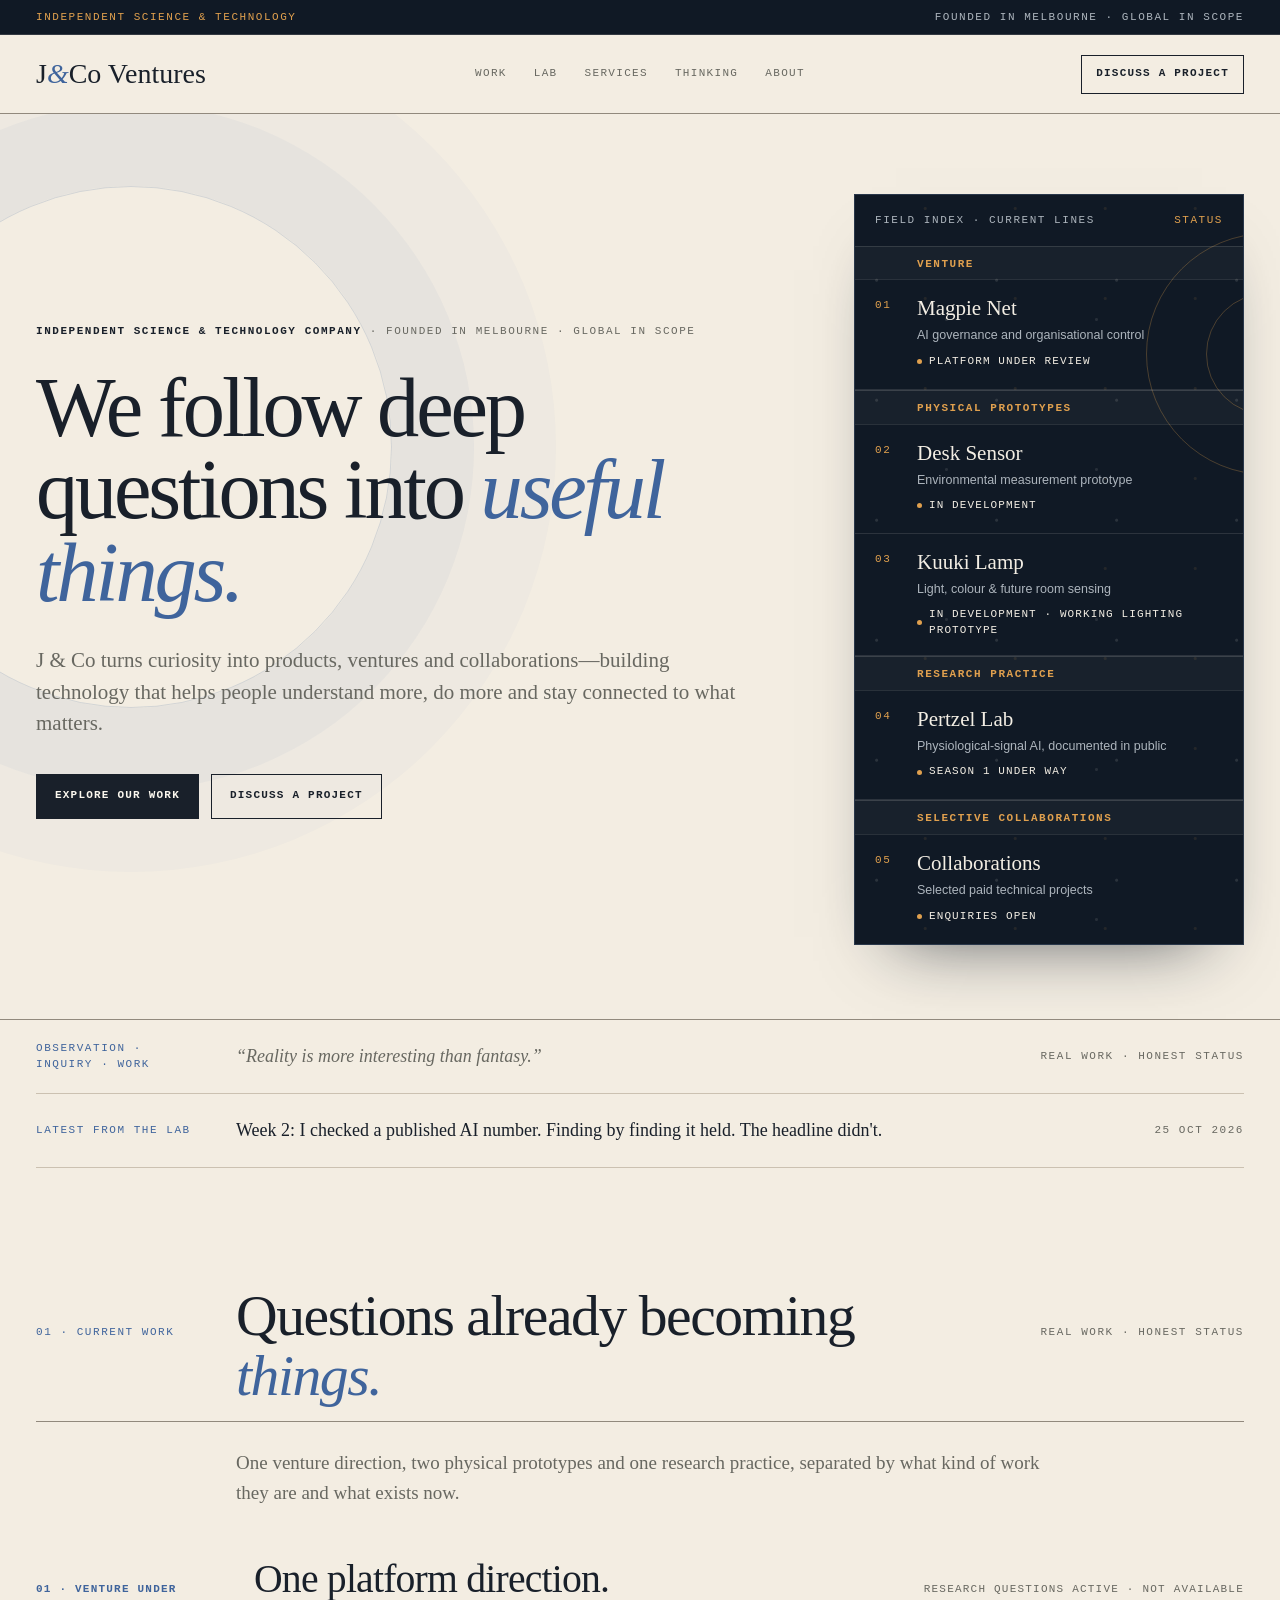
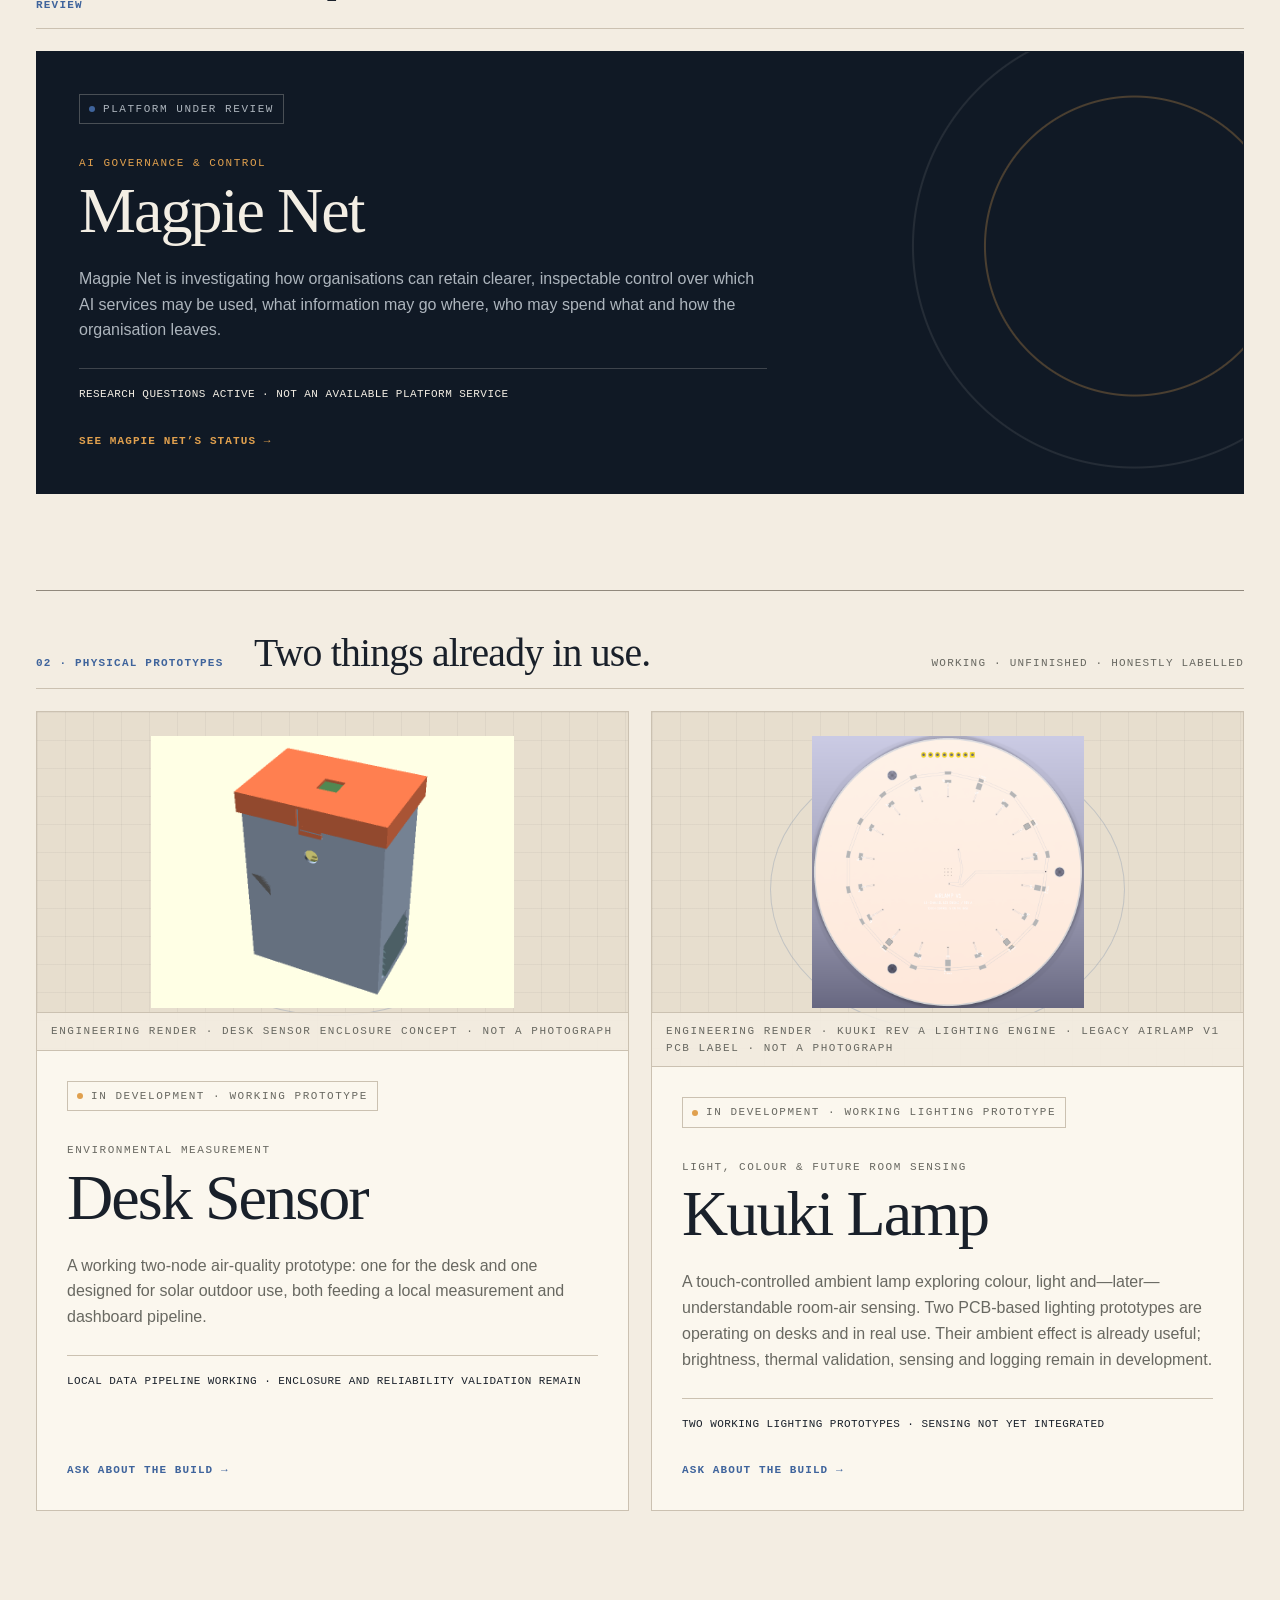
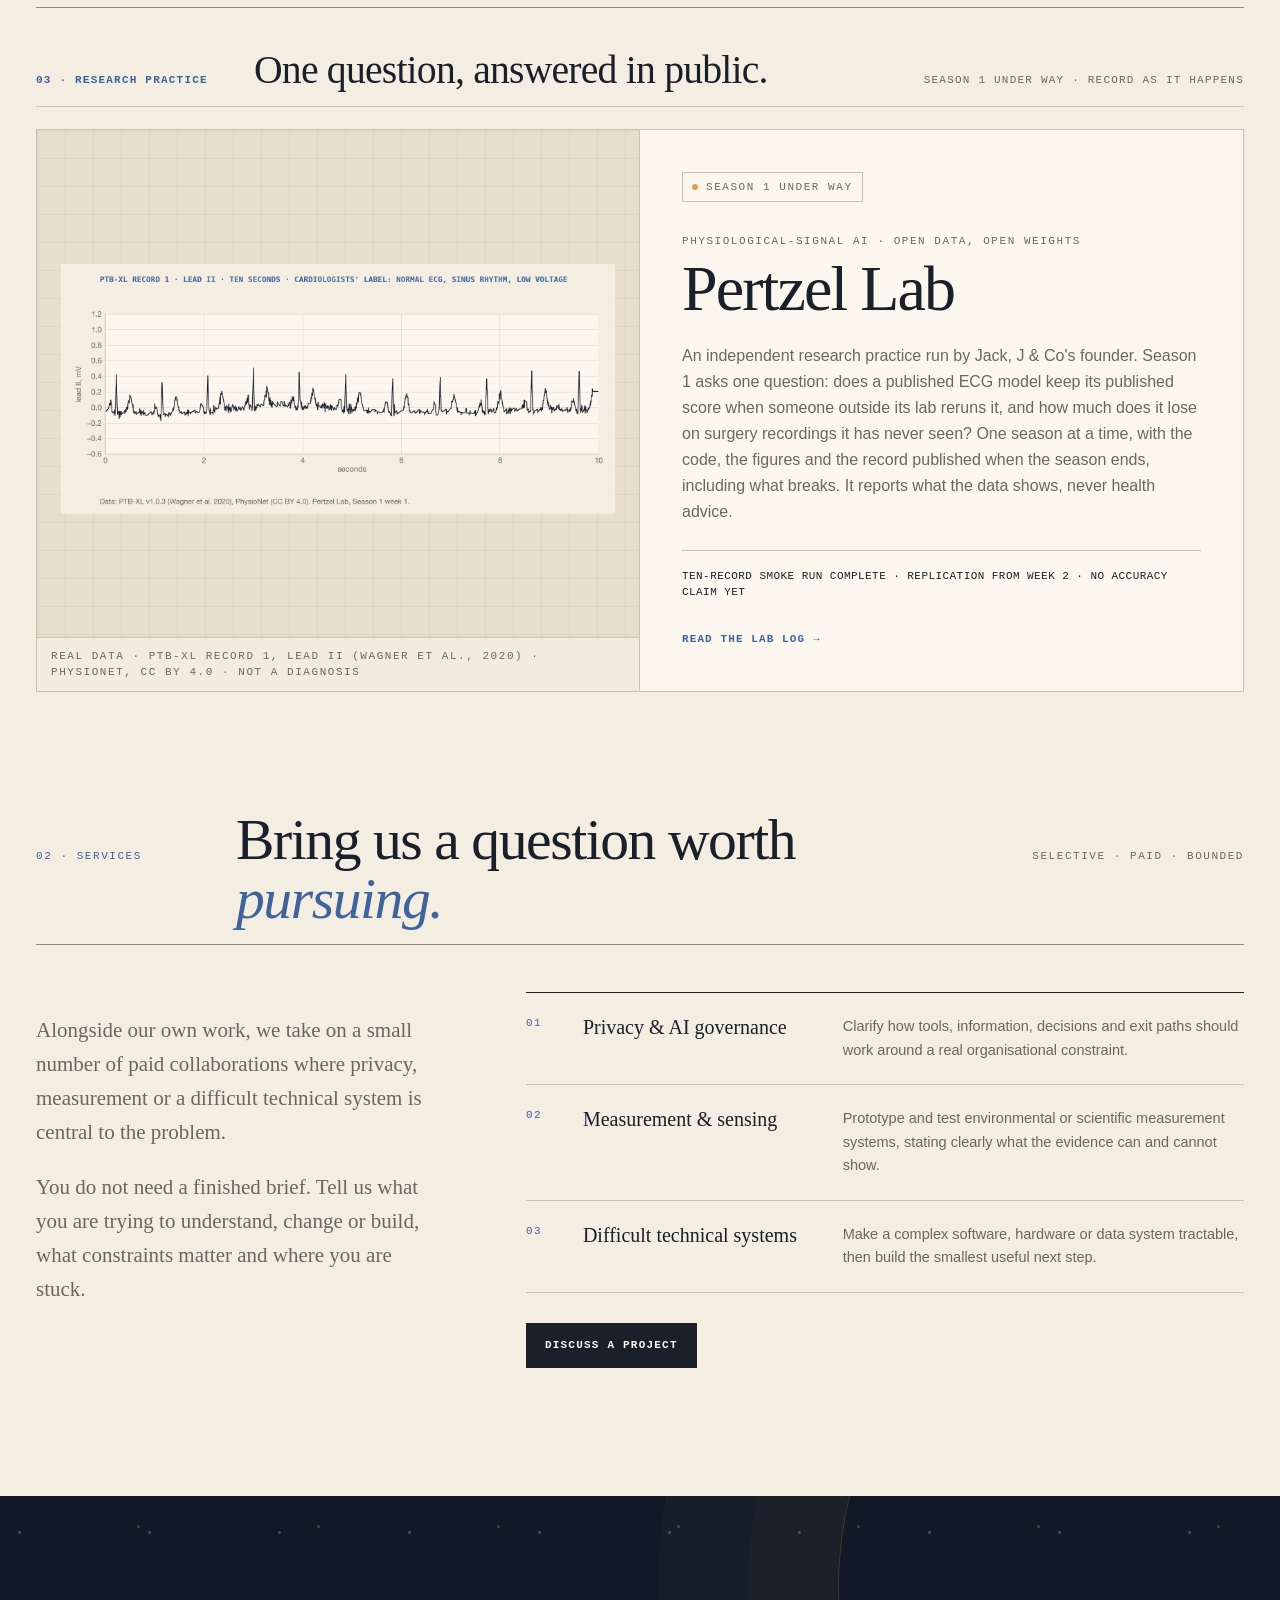
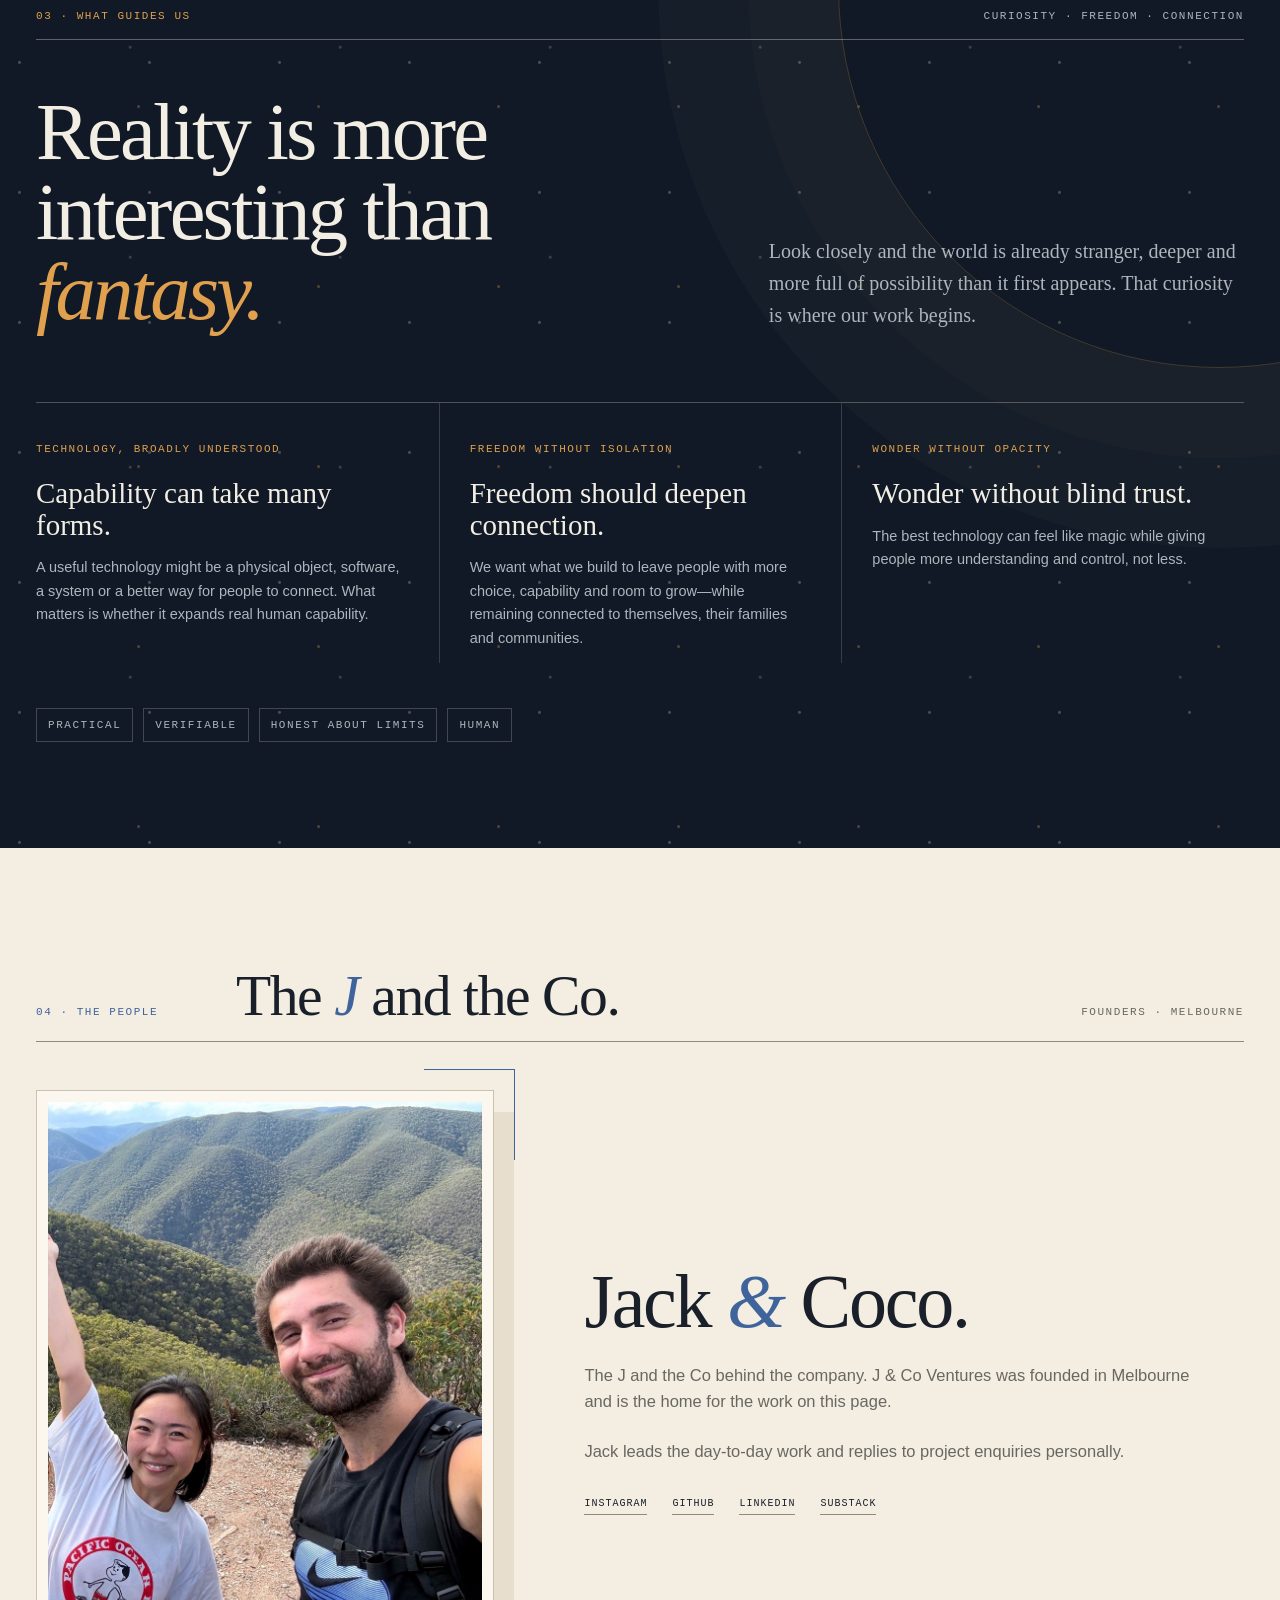
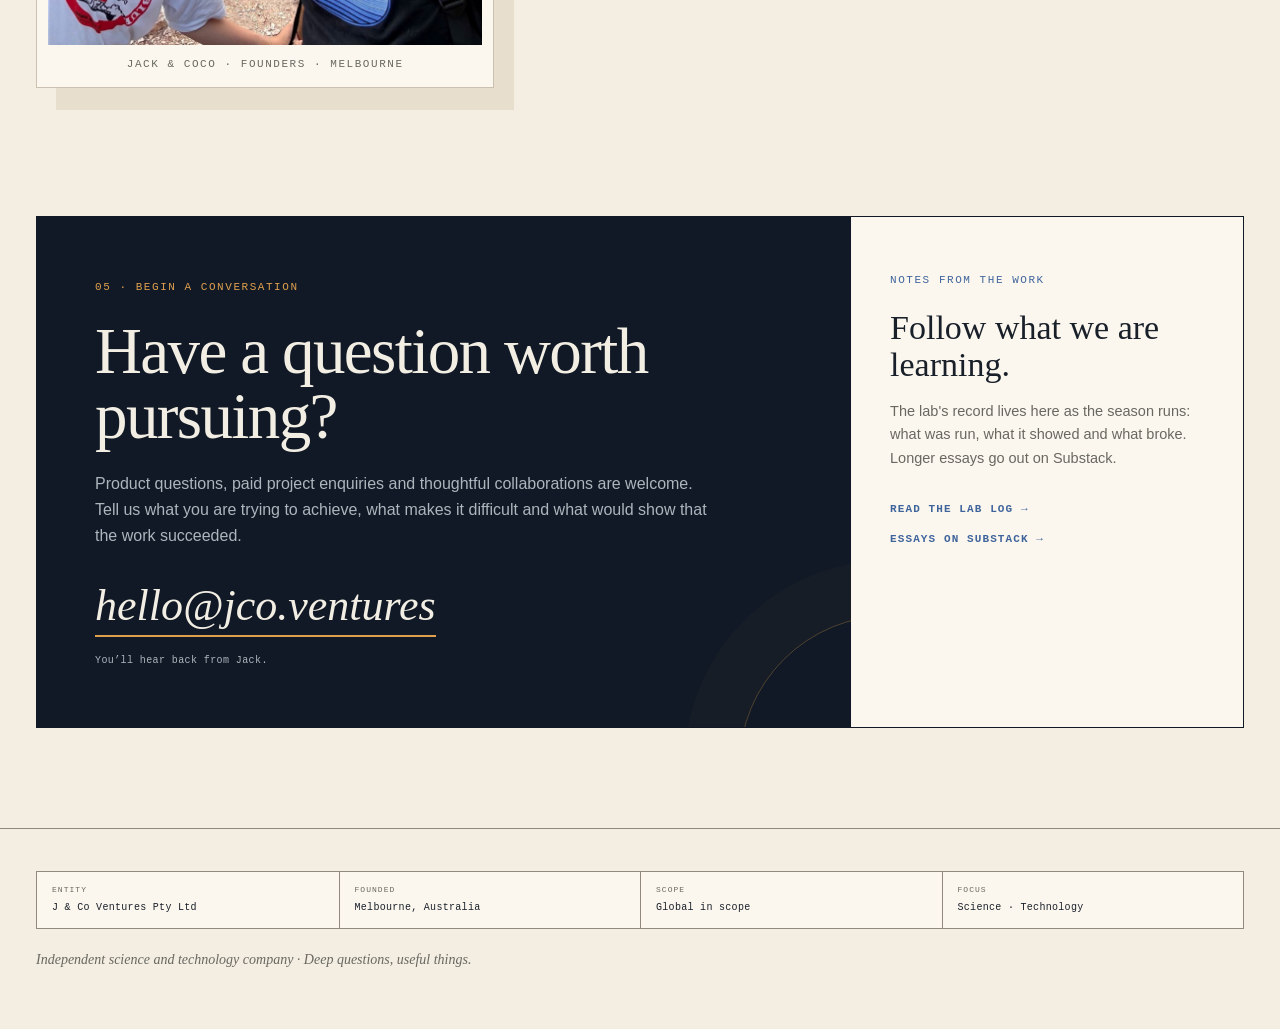
==== index.html @ bdd9210e "Add the Season 1 week 2 post: the replication, finding by finding and the headline - lab/season-1-we" ====
<!doctype html>
<html lang="en">
<head>
<meta charset="utf-8">
<meta name="viewport" content="width=device-width, initial-scale=1">
<meta name="theme-color" content="#f3ede2">
<title>J &amp; Co Ventures — We follow deep questions into useful things</title>
<meta name="description" content="J & Co is an independent science and technology company, founded in Melbourne and global in scope. We follow deep questions into useful products, ventures and collaborations.">
<meta property="og:title" content="J &amp; Co Ventures — Deep questions. Useful things.">
<meta property="og:description" content="An independent science and technology company, founded in Melbourne and global in scope.">
<meta property="og:type" content="website">
<meta property="og:url" content="https://jco.ventures">
<meta property="og:image" content="https://jco.ventures/assets/og.png">
<meta property="og:image:width" content="1200">
<meta property="og:image:height" content="630">
<meta property="og:image:alt" content="J & Co Ventures — We follow deep questions into useful things.">
<meta name="twitter:card" content="summary_large_image">
<meta name="twitter:image" content="https://jco.ventures/assets/og.png">
<link rel="canonical" href="https://jco.ventures">
<link rel="icon" href="data:image/svg+xml,%3Csvg xmlns='http://www.w3.org/2000/svg' viewBox='0 0 32 32'%3E%3Crect width='32' height='32' fill='%2312161b'/%3E%3Ctext x='16' y='22' font-family='Georgia,serif' font-style='italic' font-size='15' fill='%23ffb454' text-anchor='middle'%3EJ%26Co%3C/text%3E%3C/svg%3E">
<script type="application/ld+json">
{
  "@context": "https://schema.org",
  "@type": "Organization",
  "name": "J & Co Ventures Pty Ltd",
  "alternateName": "J & Co",
  "url": "https://jco.ventures",
  "description": "An independent science and technology company following deep questions into useful products, ventures and collaborations.",
  "slogan": "We follow deep questions into useful things.",
  "address": {
    "@type": "PostalAddress",
    "addressLocality": "Melbourne",
    "addressCountry": "AU"
  },
  "email": "hello@jco.ventures",
  "founder": [
    {
      "@type": "Person",
      "name": "Jack Pertzel",
      "url": "https://jco.ventures",
      "sameAs": [
        "https://www.instagram.com/j_co_adventures",
        "https://github.com/jackpertzel-ai",
        "https://www.linkedin.com/in/pertzel",
        "https://jackpertzel.substack.com"
      ]
    },
    { "@type": "Person", "name": "Coco" }
  ]
}
</script>
<link rel="stylesheet" href="assets/site.css">
</head>
<body>
<a class="skip-link" href="#main-content">Skip to content</a>

  <div class="masthead-strip">
    <div class="masthead-inner wrap micro">
      <span>Independent science &amp; technology</span>
      <span>Founded in Melbourne · Global in scope</span>
    </div>
  </div>

  <header class="site-header">
    <nav class="nav wrap" aria-label="Main navigation">
      <a class="wordmark" href="#top">J<em>&amp;</em>Co Ventures</a>
      <div class="nav-links">
        <a href="#work">Work</a>
        <a href="lab/">Lab</a>
        <a href="#services">Services</a>
        <a href="#thinking">Thinking</a>
        <a href="#about">About</a>
      </div>
      <a class="nav-cta" href="mailto:hello@jco.ventures?subject=Project%20conversation%20with%20J%20%26%20Co">Discuss a project</a>
    </nav>
  </header>

  <main id="main-content">
    <section class="hero" id="top" aria-labelledby="hero-heading">
      <div class="hero-inner wrap">
        <div class="hero-copy">
          <p class="eyebrow"><strong>Independent science &amp; technology company</strong> · Founded in Melbourne · Global in scope</p>
          <h1 id="hero-heading">We follow deep questions into <em>useful things.</em></h1>
          <p class="hero-lede">J &amp; Co turns curiosity into products, ventures and collaborations—building technology that helps people understand more, do more and stay connected to what matters.</p>
          <div class="hero-actions">
            <a class="button primary" href="#work">Explore our work</a>
            <a class="button secondary" href="mailto:hello@jco.ventures?subject=Project%20conversation%20with%20J%20%26%20Co">Discuss a project</a>
          </div>
        </div>

        <aside class="field-index" aria-label="Current lines of work">
          <div class="index-head micro"><span>Field index · Current lines</span><span>Status</span></div>
          <div class="index-group">Venture</div>
          <div class="index-row">
            <span class="index-n micro">01</span>
            <div>
              <h2>Magpie Net</h2>
              <p>AI governance and organisational control</p>
              <span class="index-state">Platform under review</span>
            </div>
          </div>
          <div class="index-group">Physical prototypes</div>
          <div class="index-row">
            <span class="index-n micro">02</span>
            <div>
              <h2>Desk Sensor</h2>
              <p>Environmental measurement prototype</p>
              <span class="index-state">In development</span>
            </div>
          </div>
          <div class="index-row">
            <span class="index-n micro">03</span>
            <div>
              <h2>Kuuki Lamp</h2>
              <p>Light, colour &amp; future room sensing</p>
              <span class="index-state">In development · Working lighting prototype</span>
            </div>
          </div>
          <div class="index-group">Research practice</div>
          <div class="index-row">
            <span class="index-n micro">04</span>
            <div>
              <h2>Pertzel Lab</h2>
              <p>Physiological-signal AI, documented in public</p>
              <span class="index-state">Season 1 under way</span>
            </div>
          </div>
          <div class="index-group">Selective collaborations</div>
          <div class="index-row">
            <span class="index-n micro">05</span>
            <div>
              <h2>Collaborations</h2>
              <p>Selected paid technical projects</p>
              <span class="index-state">Enquiries open</span>
            </div>
          </div>
        </aside>
      </div>
    </section>

    <div class="margin-note wrap" aria-label="Working note">
      <span class="section-number">Observation · Inquiry · Work</span>
      <q>Reality is more interesting than fantasy.</q>
      <span class="micro">Real work · Honest status</span>
    </div>

    <a class="lab-latest wrap" href="lab/season-1-week-2.html">
      <span class="section-number">Latest from the lab</span>
      <span class="lab-latest-title">Week 2: I checked a published AI number. Finding by finding it held. The headline didn't.</span>
      <span class="micro"><time datetime="2026-10-25">25 Oct 2026</time></span>
    </a>

    <section class="section wrap" id="work" aria-labelledby="work-heading">
      <div class="section-head">
        <span class="section-number">01 · Current work</span>
        <h2 class="section-title" id="work-heading">Questions already becoming <em>things.</em></h2>
        <span class="section-aside micro">Real work · Honest status</span>
      </div>
      <p class="section-intro">One venture direction, two physical prototypes and one research practice, separated by what kind of work they are and what exists now.</p>

      <div class="work-chapter venture-chapter">
        <div class="chapter-head">
          <span class="chapter-label">01 · Venture under review</span>
          <h3 class="chapter-title">One platform direction.</h3>
          <span class="chapter-note">Research questions active · Not available</span>
        </div>
        <article class="work-card magpie">
          <span class="status">Platform under review</span>
          <p class="work-kind micro">AI governance &amp; control</p>
          <h4>Magpie Net</h4>
          <p class="body-copy">Magpie Net is investigating how organisations can retain clearer, inspectable control over which AI services may be used, what information may go where, who may spend what and how the organisation leaves.</p>
          <p class="evidence">RESEARCH QUESTIONS ACTIVE · NOT AN AVAILABLE PLATFORM SERVICE</p>
          <a class="card-link" href="https://magpienet.com/">See Magpie Net’s status →</a>
        </article>
      </div>

      <hr class="chapter-break" aria-hidden="true">

      <div class="work-chapter prototype-chapter">
        <div class="chapter-head">
          <span class="chapter-label">02 · Physical prototypes</span>
          <h3 class="chapter-title">Two things already in use.</h3>
          <span class="chapter-note">Working · Unfinished · Honestly labelled</span>
        </div>
        <div class="prototype-grid">
          <article class="work-card sensor">
            <figure class="render-figure">
              <img src="assets/desk-sensor-enclosure.png" alt="Engineering render of the Desk Sensor enclosure concept" loading="lazy">
              <figcaption>Engineering render · Desk Sensor enclosure concept · Not a photograph</figcaption>
            </figure>
            <div class="card-copy">
              <span class="status development">In development · Working prototype</span>
              <p class="work-kind micro">Environmental measurement</p>
              <h4>Desk Sensor</h4>
              <p class="body-copy">A working two-node air-quality prototype: one for the desk and one designed for solar outdoor use, both feeding a local measurement and dashboard pipeline.</p>
              <p class="evidence">LOCAL DATA PIPELINE WORKING · ENCLOSURE AND RELIABILITY VALIDATION REMAIN</p>
              <a class="card-link" href="mailto:hello@jco.ventures?subject=Desk%20Sensor">Ask about the build →</a>
            </div>
          </article>

          <article class="work-card kuuki">
            <figure class="render-figure">
              <img src="assets/kuuki-led-engine.png" alt="Kuuki Lamp Rev A lighting engine with its legacy AIRLAMP V1 board label" loading="lazy">
              <figcaption>Engineering render · Kuuki Rev A lighting engine · Legacy AIRLAMP V1 PCB label · Not a photograph</figcaption>
            </figure>
            <div class="card-copy">
              <span class="status development">In development · Working lighting prototype</span>
              <p class="work-kind micro">Light, colour &amp; future room sensing</p>
              <h4>Kuuki Lamp</h4>
              <p class="body-copy">A touch-controlled ambient lamp exploring colour, light and—later—understandable room-air sensing. Two PCB-based lighting prototypes are operating on desks and in real use. Their ambient effect is already useful; brightness, thermal validation, sensing and logging remain in development.</p>
              <p class="evidence">TWO WORKING LIGHTING PROTOTYPES · SENSING NOT YET INTEGRATED</p>
              <a class="card-link" href="mailto:hello@jco.ventures?subject=Kuuki%20Lamp">Ask about the build →</a>
            </div>
          </article>
        </div>
      </div>

      <hr class="chapter-break" aria-hidden="true">

      <div class="work-chapter research-chapter">
        <div class="chapter-head">
          <span class="chapter-label">03 · Research practice</span>
          <h3 class="chapter-title">One question, answered in public.</h3>
          <span class="chapter-note">Season 1 under way · Record as it happens</span>
        </div>
        <article class="work-card lab">
          <figure class="render-figure">
            <img src="lab/assets/s1-card-ptbxl-lead-ii.png" alt="Ten seconds of one ECG lead from PTB-XL record 1: a trace with regular sharp peaks on a pale grid" loading="lazy" width="1600" height="720">
            <figcaption>Real data · PTB-XL record 1, lead II (Wagner et al., 2020) · PhysioNet, CC BY 4.0 · Not a diagnosis</figcaption>
          </figure>
          <div class="card-copy">
            <span class="status research">Season 1 under way</span>
            <p class="work-kind micro">Physiological-signal AI · Open data, open weights</p>
            <h4>Pertzel Lab</h4>
            <p class="body-copy">An independent research practice run by Jack, J &amp; Co's founder. Season 1 asks one question: does a published ECG model keep its published score when someone outside its lab reruns it, and how much does it lose on surgery recordings it has never seen? One season at a time, with the code, the figures and the record published when the season ends, including what breaks. It reports what the data shows, never health advice.</p>
            <p class="evidence">TEN-RECORD SMOKE RUN COMPLETE · REPLICATION FROM WEEK 2 · NO ACCURACY CLAIM YET</p>
            <a class="card-link" href="lab/">Read the lab log →</a>
          </div>
        </article>
      </div>
    </section>

    <section class="section wrap" id="services" aria-labelledby="services-heading">
      <div class="section-head">
        <span class="section-number">02 · Services</span>
        <h2 class="section-title" id="services-heading">Bring us a question worth <em>pursuing.</em></h2>
        <span class="section-aside micro">Selective · Paid · Bounded</span>
      </div>

      <div class="services-layout">
        <div>
          <p class="services-lede">Alongside our own work, we take on a small number of paid collaborations where privacy, measurement or a difficult technical system is central to the problem.</p>
          <p class="services-lede">You do not need a finished brief. Tell us what you are trying to understand, change or build, what constraints matter and where you are stuck.</p>
        </div>

        <div>
          <div class="service-list" aria-label="Ways J and Co can help">
            <article class="service-item">
              <span class="micro">01</span>
              <h3>Privacy &amp; AI governance</h3>
              <p>Clarify how tools, information, decisions and exit paths should work around a real organisational constraint.</p>
            </article>
            <article class="service-item">
              <span class="micro">02</span>
              <h3>Measurement &amp; sensing</h3>
              <p>Prototype and test environmental or scientific measurement systems, stating clearly what the evidence can and cannot show.</p>
            </article>
            <article class="service-item">
              <span class="micro">03</span>
              <h3>Difficult technical systems</h3>
              <p>Make a complex software, hardware or data system tractable, then build the smallest useful next step.</p>
            </article>
          </div>
          <div class="services-action">
            <a class="button primary" href="mailto:hello@jco.ventures?subject=Project%20conversation%20with%20J%20%26%20Co">Discuss a project</a>
          </div>
        </div>
      </div>
    </section>

    <section class="worldview-band" id="thinking" aria-labelledby="thinking-heading">
      <div class="wrap">
        <div class="section-head">
          <span class="section-number">03 · What guides us</span>
          <span></span>
          <span class="section-aside micro">Curiosity · Freedom · Connection</span>
        </div>

        <div class="belief-lead">
          <h2 id="thinking-heading">Reality is more interesting than <em>fantasy.</em></h2>
          <p>Look closely and the world is already stranger, deeper and more full of possibility than it first appears. That curiosity is where our work begins.</p>
        </div>

        <div class="belief-grid">
          <article class="belief-card">
            <span class="micro">Technology, broadly understood</span>
            <h3>Capability can take many forms.</h3>
            <p>A useful technology might be a physical object, software, a system or a better way for people to connect. What matters is whether it expands real human capability.</p>
          </article>
          <article class="belief-card">
            <span class="micro">Freedom without isolation</span>
            <h3>Freedom should deepen connection.</h3>
            <p>We want what we build to leave people with more choice, capability and room to grow—while remaining connected to themselves, their families and communities.</p>
          </article>
          <article class="belief-card">
            <span class="micro">Wonder without opacity</span>
            <h3>Wonder without blind trust.</h3>
            <p>The best technology can feel like magic while giving people more understanding and control, not less.</p>
          </article>
        </div>

        <div class="principles" aria-label="Working principles">
          <span class="micro">Practical</span>
          <span class="micro">Verifiable</span>
          <span class="micro">Honest about limits</span>
          <span class="micro">Human</span>
        </div>
      </div>
    </section>

    <section class="section wrap" id="about" aria-labelledby="about-heading">
      <div class="section-head">
        <span class="section-number">04 · The people</span>
        <h2 class="section-title">The <em>J</em> and the Co.</h2>
        <span class="section-aside micro">Founders · Melbourne</span>
      </div>

      <div class="founders-layout">
        <figure class="founder-photo">
          <img src="assets/founders.jpg" alt="Jack and Coco, founders of J & Co Ventures, smiling together on a mountain summit" loading="lazy">
          <figcaption>Jack &amp; Coco · Founders · Melbourne</figcaption>
        </figure>
        <div class="founder-copy">
          <h2 id="about-heading">Jack <em>&amp;</em> Coco.</h2>
          <p>The J and the Co behind the company. J &amp; Co Ventures was founded in Melbourne and is the home for the work on this page.</p>
          <p>Jack leads the day-to-day work and replies to project enquiries personally.</p>
          <div class="social-links">
            <a href="https://www.instagram.com/j_co_adventures">Instagram</a>
            <a href="https://github.com/jackpertzel-ai">GitHub</a>
            <a href="https://www.linkedin.com/in/pertzel">LinkedIn</a>
            <a href="https://jackpertzel.substack.com">Substack</a>
          </div>
        </div>
      </div>
    </section>

    <section class="closing wrap" id="contact" aria-labelledby="contact-heading">
      <div class="closing-grid">
        <div class="contact-panel">
          <span class="micro">05 · Begin a conversation</span>
          <h2 id="contact-heading">Have a question worth pursuing?</h2>
          <p>Product questions, paid project enquiries and thoughtful collaborations are welcome. Tell us what you are trying to achieve, what makes it difficult and what would show that the work succeeded.</p>
          <a class="email-link" href="mailto:hello@jco.ventures?subject=Conversation%20with%20J%20%26%20Co">hello@jco.ventures</a>
          <p class="reply-note">You’ll hear back from Jack.</p>
        </div>
        <aside class="notes-panel" id="subscribe" aria-labelledby="notes-heading">
          <span class="micro">Notes from the work</span>
          <h3 id="notes-heading">Follow what we are learning.</h3>
          <p>The lab's record lives here as the season runs: what was run, what it showed and what broke. Longer essays go out on Substack.</p>
          <a class="card-link" href="lab/">Read the lab log →</a>
          <a class="card-link" href="https://jackpertzel.substack.com">Essays on Substack →</a>
        </aside>
      </div>
    </section>
  </main>

  <footer>
    <div class="wrap">
      <div class="footer-grid" aria-label="J and Co Ventures company details">
        <div class="footer-cell"><span class="k">Entity</span><span class="v">J &amp; Co Ventures Pty Ltd</span></div>
        <div class="footer-cell"><span class="k">Founded</span><span class="v">Melbourne, Australia</span></div>
        <div class="footer-cell"><span class="k">Scope</span><span class="v">Global in scope</span></div>
        <div class="footer-cell"><span class="k">Focus</span><span class="v">Science · Technology</span></div>
      </div>
      <p class="footer-note">Independent science and technology company · Deep questions, useful things.</p>
    </div>
  </footer>

<!-- Cloudflare Web Analytics --><script type="module" src="https://static.cloudflareinsights.com/beacon.min.js" data-cf-beacon='{"token": "a05a8e57742f431893a7942d96ac429e"}'></script><!-- End Cloudflare Web Analytics -->
</body>
</html>
---- assets/site.css ----
:root {
      --paper: #f3ede2;
      --paper-bright: #fbf7ee;
      --paper-deep: #e7dece;
      --ink: #19202a;
      --muted: #686861;
      --line: #cbc1b1;
      --line-strong: #91897d;
      --night: #101925;
      --night-raised: #162335;
      --night-ink: #f3eee4;
      --night-muted: #adb5bd;
      --gold: #e0a04e;
      --cobalt: #3f649c;
      --serif: Georgia, "Times New Roman", Times, serif;
      --sans: "Segoe UI", Helvetica, Arial, sans-serif;
      --mono: "Cascadia Code", Consolas, "SFMono-Regular", monospace;
      --measure: 1240px;
    }

    * { box-sizing: border-box; }
    html { scroll-behavior: smooth; }
    body {
      margin: 0;
      overflow-x: hidden;
      color: var(--ink);
      background: var(--paper);
      font-family: var(--sans);
      font-size: 16px;
      line-height: 1.62;
      -webkit-font-smoothing: antialiased;
    }

    img { display: block; max-width: 100%; }
    a { color: inherit; }
    ::selection { color: var(--night-ink); background: var(--cobalt); }
    :focus-visible { outline: 3px solid var(--gold); outline-offset: 4px; }
    section { scroll-margin-top: 110px; }

    .skip-link {
      position: fixed;
      top: 12px;
      left: 18px;
      z-index: 100;
      padding: 10px 14px;
      color: var(--night-ink);
      background: var(--night);
      font-family: var(--mono);
      font-size: 12px;
      text-decoration: none;
      transform: translateY(-180%);
    }
    .skip-link:focus { transform: none; }

    .wrap {
      width: min(var(--measure), calc(100% - 72px));
      margin-inline: auto;
    }

    .eyebrow,
    .micro,
    .section-number,
    .status,
.evidence,
figcaption {
  font-family: var(--mono);
  font-size: 11px;
      line-height: 1.5;
      letter-spacing: .14em;
      text-transform: uppercase;
    }

    .masthead-strip {
      color: var(--night-muted);
      background: var(--night);
      border-bottom: 1px solid rgba(243, 238, 228, .15);
    }
    .masthead-inner {
      min-height: 34px;
      display: flex;
      align-items: center;
      justify-content: space-between;
      gap: 24px;
    }
    .masthead-inner span:first-child { color: var(--gold); }

    .site-header {
      position: sticky;
      top: 0;
      z-index: 30;
      background: rgba(243, 237, 226, .94);
      border-bottom: 1px solid var(--line-strong);
      backdrop-filter: blur(14px);
    }
    .nav {
      min-height: 78px;
      display: grid;
      grid-template-columns: 1fr auto 1fr;
      align-items: center;
      gap: 30px;
    }
    .wordmark {
      justify-self: start;
      font-family: var(--serif);
      font-size: 28px;
      line-height: 1;
      text-decoration: none;
    }
    .wordmark em { color: var(--cobalt); font-weight: 400; }
    .nav-links { display: flex; align-items: center; gap: 27px; }
    .nav-links a {
      color: var(--muted);
      font-family: var(--mono);
    font-size: 11px;
      letter-spacing: .12em;
      text-decoration: none;
      text-transform: uppercase;
    }
    .nav-links a:hover { color: var(--ink); }

    .nav-cta,
    .button {
      display: inline-flex;
      align-items: center;
      justify-content: center;
      min-height: 45px;
      padding: 11px 18px;
      border: 1px solid var(--ink);
      font-family: var(--mono);
    font-size: 11px;
      font-weight: 600;
      line-height: 1.2;
      letter-spacing: .11em;
      text-decoration: none;
      text-transform: uppercase;
      transition: color .18s ease, background .18s ease, border-color .18s ease, transform .18s ease;
    }
    .nav-cta { justify-self: end; min-height: 39px; padding: 9px 14px; }
    .button.primary { color: var(--paper-bright); background: var(--ink); }
    .button.secondary { background: transparent; }
    .button:hover,
    .nav-cta:hover { color: var(--paper-bright); background: var(--cobalt); border-color: var(--cobalt); transform: translateY(-1px); }

    .hero {
      position: relative;
      min-height: 660px;
      overflow: hidden;
      border-bottom: 1px solid var(--line-strong);
    }
    .hero::before {
      content: "";
      position: absolute;
      width: 520px;
      height: 520px;
      left: calc(50% - 770px);
      top: 72px;
      border: 1px solid rgba(63, 100, 156, .18);
      border-radius: 50%;
      box-shadow:
        0 0 0 82px rgba(63, 100, 156, .045),
        0 0 0 164px rgba(63, 100, 156, .025);
      pointer-events: none;
    }
    .hero-inner {
      position: relative;
      z-index: 1;
      min-height: 660px;
      display: grid;
      grid-template-columns: minmax(0, 1.34fr) minmax(390px, .66fr);
      gap: 92px;
      align-items: center;
      padding: 80px 0 74px;
    }
    .hero-copy { padding-bottom: 8px; }
    .eyebrow { color: var(--muted); }
    .eyebrow strong { color: var(--ink); font-weight: 600; }
    .hero h1 {
      max-width: 9.3em;
      margin: 27px 0 0;
      font-family: var(--serif);
      font-size: clamp(58px, 6.6vw, 94px);
      font-weight: 400;
      line-height: .98;
      letter-spacing: -.038em;
    }
    h1 em { color: var(--cobalt); font-weight: 400; }
    .hero-lede {
      max-width: 38em;
      margin: 30px 0 0;
      color: var(--muted);
      font-family: var(--serif);
      font-size: 21px;
      line-height: 1.5;
    }
    .hero-actions { display: flex; flex-wrap: wrap; gap: 12px; margin-top: 34px; }

    .field-index {
      position: relative;
      overflow: hidden;
      color: var(--night-ink);
      background:
        radial-gradient(circle at 78% 15%, rgba(224, 160, 78, .1) 0 1px, transparent 2px),
        radial-gradient(circle at 18% 71%, rgba(243, 238, 228, .12) 0 1px, transparent 2px),
        radial-gradient(circle at 61% 83%, rgba(243, 238, 228, .1) 0 1px, transparent 2px),
        var(--night);
      background-size: 90px 90px, 120px 120px, 150px 150px, auto;
      border: 1px solid #29374a;
      box-shadow: 0 34px 68px -42px rgba(16, 25, 37, .75);
    }
    .field-index::before,
    .field-index::after {
      content: "";
      position: absolute;
      border: 1px solid rgba(224, 160, 78, .28);
      border-radius: 50%;
      pointer-events: none;
    }
    .field-index::before { width: 240px; height: 240px; right: -145px; top: 38px; }
    .field-index::after { width: 120px; height: 120px; right: -85px; top: 98px; }
    .index-head {
      position: relative;
      z-index: 1;
      display: flex;
      justify-content: space-between;
      gap: 20px;
      padding: 17px 20px;
      color: var(--night-muted);
      border-bottom: 1px solid rgba(243, 238, 228, .16);
    }
    .index-head span:last-child { color: var(--gold); }
    .index-group {
      position: relative;
      z-index: 1;
      padding: 10px 20px 8px 62px;
      color: var(--gold);
      background: rgba(243, 238, 228, .035);
      border-top: 1px solid rgba(243, 238, 228, .16);
      border-bottom: 1px solid rgba(243, 238, 228, .08);
      font-family: var(--mono);
      font-size: 11px;
      font-weight: 600;
      line-height: 1.35;
      letter-spacing: .14em;
      text-transform: uppercase;
    }
    .index-head + .index-group { border-top: 0; }
    .index-row {
      position: relative;
      z-index: 1;
      display: grid;
      grid-template-columns: 30px 1fr;
      gap: 12px;
      padding: 17px 20px;
      border-bottom: 1px solid rgba(243, 238, 228, .12);
    }
    .index-row:last-child { border-bottom: 0; }
    .index-n { color: var(--gold); }
    .index-row h2 {
      margin: 0;
      font-family: var(--serif);
      font-size: 21px;
      font-weight: 400;
      line-height: 1.1;
    }
    .index-row p { margin: 5px 0 0; color: var(--night-muted); font-size: 12.5px; }
    .index-state {
      display: inline-flex;
      align-items: center;
      gap: 7px;
      margin-top: 8px;
      font-family: var(--mono);
    font-size: 11px;
      line-height: 1.4;
      letter-spacing: .1em;
      text-transform: uppercase;
    }
    .index-state::before { content: ""; flex: 0 0 5px; width: 5px; height: 5px; background: var(--gold); border-radius: 50%; }

    .margin-note {
      min-height: 74px;
      display: grid;
      grid-template-columns: 170px 1fr auto;
      align-items: center;
      gap: 30px;
      color: var(--muted);
      border-bottom: 1px solid var(--line);
    }
    .margin-note .section-number { color: var(--cobalt); }
    .margin-note q {
      font-family: var(--serif);
      font-size: 18px;
      font-style: italic;
    }
    .margin-note span:last-child { white-space: nowrap; }

    .section { padding: 118px 0 0; }
    .section-head {
      display: grid;
      grid-template-columns: 170px 1fr auto;
      align-items: baseline;
      gap: 30px;
      padding-bottom: 15px;
      border-bottom: 1px solid var(--line-strong);
    }
    .section-number { color: var(--cobalt); }
    .section-title {
      margin: 0;
      font-family: var(--serif);
      font-size: clamp(37px, 4.5vw, 58px);
      font-weight: 400;
      line-height: 1.04;
      letter-spacing: -.025em;
    }
    .section-title em { color: var(--cobalt); font-weight: 400; }
    .section-aside { color: var(--muted); text-align: right; }
    .section-intro {
      max-width: 44em;
      margin: 26px 0 0 200px;
      color: var(--muted);
      font-family: var(--serif);
      font-size: 19px;
    }

    .work-chapter {
      margin-top: 50px;
    }
    .chapter-head {
      display: grid;
      grid-template-columns: 190px minmax(0, 1fr) auto;
      gap: 28px;
      align-items: baseline;
      padding-bottom: 14px;
      border-bottom: 1px solid var(--line);
    }
    .chapter-label,
    .chapter-note {
      font-family: var(--mono);
      font-size: 11px;
      line-height: 1.45;
      letter-spacing: .11em;
      text-transform: uppercase;
    }
    .chapter-label { color: var(--cobalt); font-weight: 600; }
    .chapter-note { color: var(--muted); text-align: right; }
    .chapter-title {
      margin: 0;
      font-family: var(--serif);
      font-size: clamp(29px, 3.1vw, 42px);
      font-weight: 400;
      line-height: 1.05;
      letter-spacing: -.02em;
    }
    .work-chapter > .work-card,
    .prototype-grid {
      margin-top: 22px;
    }
    .chapter-break {
      height: 0;
      margin: 96px 0 0;
      border: 0;
      border-top: 1px solid var(--line-strong);
    }
    .prototype-chapter { margin-top: 42px; }
    .prototype-grid {
      display: grid;
      grid-template-columns: repeat(2, minmax(0, 1fr));
      gap: 22px;
    }
    .work-card {
      position: relative;
      overflow: hidden;
      display: flex;
      flex-direction: column;
      min-height: 540px;
      border: 1px solid var(--line);
      background: var(--paper-bright);
    }
    .work-card.magpie {
      min-height: 430px;
      padding: 42px;
      color: var(--night-ink);
      background:
        radial-gradient(circle at 91% 44%, transparent 0 148px, rgba(224, 160, 78, .28) 149px 150px, transparent 151px),
        radial-gradient(circle at 91% 44%, transparent 0 220px, rgba(243, 238, 228, .09) 221px 222px, transparent 223px),
        var(--night);
      border-color: var(--night);
    }
    .prototype-grid .work-card.sensor,
    .prototype-grid .work-card.kuuki {
      min-height: 650px;
      display: flex;
      grid-column: auto;
    }
    .status {
      align-self: flex-start;
      display: inline-flex;
      align-items: center;
      gap: 8px;
      padding: 6px 9px;
      color: var(--muted);
      border: 1px solid var(--line);
    }
    .status::before { content: ""; width: 6px; height: 6px; background: var(--cobalt); border-radius: 50%; }
    .status.development::before { background: var(--gold); }
    .magpie .status { color: var(--night-muted); border-color: rgba(243, 238, 228, .25); }
    .work-kind { margin: 31px 0 0; color: var(--muted); }
    .magpie .work-kind { color: var(--gold); }
    .work-card h4 {
      margin: 8px 0 0;
      font-family: var(--serif);
      font-size: clamp(43px, 5vw, 64px);
      font-weight: 400;
      line-height: .98;
      letter-spacing: -.03em;
    }
    .work-card .body-copy { margin: 23px 0 0; color: var(--muted); }
    .magpie .body-copy { max-width: 43rem; color: var(--night-muted); }
    .evidence {
      margin: 25px 0 0;
      padding-top: 17px;
      color: var(--ink);
      border-top: 1px solid var(--line);
      letter-spacing: .04em;
    }
    .magpie .evidence { max-width: 43rem; color: var(--night-ink); border-color: rgba(243, 238, 228, .2); }
    .card-link {
      align-self: flex-start;
      margin-top: auto;
      padding-top: 30px;
      color: var(--cobalt);
      font-family: var(--mono);
      font-size: 11px;
      font-weight: 600;
      letter-spacing: .1em;
      text-decoration: none;
      text-transform: uppercase;
    }
    .magpie .card-link { color: var(--gold); }
    .card-link:hover { text-decoration: underline; text-underline-offset: 5px; }

    .render-figure {
      position: relative;
      overflow: hidden;
      min-height: 260px;
      margin: 0;
      display: flex;
      flex-direction: column;
      justify-content: center;
      background:
        linear-gradient(rgba(25, 32, 42, .045) 1px, transparent 1px),
        linear-gradient(90deg, rgba(25, 32, 42, .045) 1px, transparent 1px),
        var(--paper-deep);
      background-size: 28px 28px;
      border-bottom: 1px solid var(--line);
    }
    .render-figure::before {
      content: "";
      position: absolute;
      inset: 10% 20%;
      border: 1px solid rgba(63, 100, 156, .22);
      border-radius: 50%;
      pointer-events: none;
    }
    .render-figure img {
      position: relative;
      z-index: 1;
      width: 100%;
      height: 300px;
      padding: 24px 28px 4px;
      object-fit: contain;
    }
    .render-figure figcaption {
      position: relative;
      z-index: 2;
      padding: 10px 14px;
      color: var(--muted);
      background: rgba(243, 237, 226, .9);
      border-top: 1px solid var(--line);
    }
    .card-copy { flex: 1; display: flex; flex-direction: column; padding: 30px; }
    .prototype-grid .render-figure { min-height: 300px; }

    .services-layout {
      display: grid;
      grid-template-columns: minmax(280px, .72fr) minmax(0, 1.28fr);
      gap: 86px;
      margin-top: 47px;
    }
    .services-lede {
      color: var(--muted);
      font-family: var(--serif);
      font-size: 21px;
    }
    .services-lede + .services-lede { margin-top: 18px; }
    .service-list { border-top: 1px solid var(--ink); }
    .service-item {
      display: grid;
      grid-template-columns: 38px minmax(170px, .75fr) minmax(0, 1.25fr);
      gap: 19px;
      padding: 22px 0;
      border-bottom: 1px solid var(--line);
    }
    .service-item .micro { color: var(--cobalt); }
    .service-item h3 { margin: 0; font-family: var(--serif); font-size: 20px; font-weight: 400; line-height: 1.2; }
    .service-item p { margin: 0; color: var(--muted); font-size: 14.5px; }
    .services-action { margin-top: 30px; }

    .worldview-band {
      position: relative;
      overflow: hidden;
      margin-top: 128px;
      padding: 112px 0 106px;
      color: var(--night-ink);
      background:
        radial-gradient(circle at 15% 28%, rgba(243, 238, 228, .24) 0 1px, transparent 2px),
        radial-gradient(circle at 77% 17%, rgba(224, 160, 78, .3) 0 1px, transparent 2px),
        radial-gradient(circle at 62% 72%, rgba(243, 238, 228, .18) 0 1px, transparent 2px),
        var(--night);
      background-size: 130px 130px, 180px 180px, 210px 210px, auto;
    }
    .worldview-band::after {
      content: "";
      position: absolute;
      width: 760px;
      height: 760px;
      right: -320px;
      top: -290px;
      border: 1px solid rgba(224, 160, 78, .24);
      border-radius: 50%;
      box-shadow:
        0 0 0 90px rgba(224, 160, 78, .025),
        0 0 0 180px rgba(243, 238, 228, .018);
      pointer-events: none;
    }
    .worldview-band .section-head { position: relative; z-index: 1; border-color: rgba(243, 238, 228, .35); }
    .worldview-band .section-number { color: var(--gold); }
    .worldview-band .section-aside { color: var(--night-muted); }
    .belief-lead {
      position: relative;
      z-index: 1;
      display: grid;
      grid-template-columns: minmax(0, 1.15fr) minmax(300px, .85fr);
      gap: 90px;
      align-items: end;
      margin-top: 52px;
    }
    .belief-lead h2 {
      max-width: 8.6em;
      margin: 0;
      font-family: var(--serif);
      font-size: clamp(55px, 6.3vw, 84px);
      font-weight: 400;
      line-height: .99;
      letter-spacing: -.035em;
    }
    .belief-lead h2 em { color: var(--gold); }
    .belief-lead p { margin: 0; color: var(--night-muted); font-family: var(--serif); font-size: 20px; }
    .belief-grid {
      position: relative;
      z-index: 1;
      display: grid;
      grid-template-columns: repeat(3, minmax(0, 1fr));
      margin-top: 70px;
      border-top: 1px solid rgba(243, 238, 228, .27);
    }
    .belief-card { min-height: 260px; padding: 31px 30px 0 0; }
    .belief-card + .belief-card { padding-left: 30px; border-left: 1px solid rgba(243, 238, 228, .17); }
    .belief-card .micro { color: var(--gold); }
    .belief-card h3 { margin: 18px 0 0; font-family: var(--serif); font-size: 29px; font-weight: 400; line-height: 1.1; }
    .belief-card p { margin: 15px 0 0; color: var(--night-muted); font-size: 14.5px; }
    .principles { position: relative; z-index: 1; display: flex; flex-wrap: wrap; gap: 10px; margin-top: 45px; }
    .principles span { padding: 8px 11px; color: var(--night-muted); border: 1px solid rgba(243, 238, 228, .22); }

    .founders-layout {
      display: grid;
      grid-template-columns: minmax(300px, .82fr) minmax(0, 1.18fr);
      gap: 90px;
      align-items: center;
      margin-top: 48px;
    }
    .founder-photo {
      position: relative;
      margin: 0;
      padding: 11px;
      background: var(--paper-bright);
      border: 1px solid var(--line);
      box-shadow: 20px 22px 0 var(--paper-deep);
    }
    .founder-photo::before {
      content: "";
      position: absolute;
      inset: -22px -22px auto auto;
      width: 90px;
      height: 90px;
      border-top: 1px solid var(--cobalt);
      border-right: 1px solid var(--cobalt);
      pointer-events: none;
    }
    .founder-photo img { width: 100%; aspect-ratio: 4 / 5; object-fit: cover; object-position: center; }
    .founder-photo figcaption { padding: 11px 8px 3px; color: var(--muted); text-align: center; }
    .founder-copy h2 {
      margin: 0;
      font-family: var(--serif);
      font-size: clamp(49px, 6vw, 76px);
      font-weight: 400;
      line-height: 1;
      letter-spacing: -.03em;
    }
    .founder-copy h2 em { color: var(--cobalt); }
    .founder-copy > p { max-width: 38em; margin: 23px 0 0; color: var(--muted); font-size: 16.5px; }
    .social-links { display: flex; flex-wrap: wrap; gap: 13px 25px; margin-top: 31px; }
    .social-links a {
      padding-bottom: 2px;
      border-bottom: 1px solid var(--line-strong);
      font-family: var(--mono);
      font-size: 10px;
      letter-spacing: .1em;
      text-decoration: none;
      text-transform: uppercase;
    }
    .social-links a:hover { color: var(--cobalt); border-color: var(--cobalt); }

    .closing { padding: 128px 0 0; }
    .closing-grid {
      display: grid;
      grid-template-columns: minmax(0, 1.35fr) minmax(290px, .65fr);
      color: var(--night-ink);
      background: var(--night);
      border: 1px solid var(--night);
    }
    .contact-panel { position: relative; overflow: hidden; padding: 55px 58px 58px; }
    .contact-panel::after {
      content: "";
      position: absolute;
      width: 300px;
      height: 300px;
      right: -190px;
      bottom: -190px;
      border: 1px solid rgba(224, 160, 78, .3);
      border-radius: 50%;
      box-shadow: 0 0 0 55px rgba(224, 160, 78, .03);
      pointer-events: none;
    }
    .contact-panel .micro { color: var(--gold); }
    .contact-panel h2 {
      max-width: 10em;
      margin: 22px 0 0;
      font-family: var(--serif);
      font-size: clamp(45px, 5.2vw, 65px);
      font-weight: 400;
      line-height: 1;
      letter-spacing: -.025em;
    }
    .contact-panel > p { max-width: 39em; margin: 22px 0 0; color: var(--night-muted); }
    .email-link {
      position: relative;
      z-index: 1;
      display: inline-block;
      margin-top: 33px;
      padding-bottom: 4px;
      color: var(--night-ink);
      border-bottom: 2px solid var(--gold);
      font-family: var(--serif);
      font-size: clamp(28px, 3.6vw, 44px);
      font-style: italic;
      line-height: 1.1;
      text-decoration: none;
    }
    .email-link:hover { color: var(--gold); }
    .reply-note { margin-top: 16px !important; font-family: var(--mono); font-size: 10px; letter-spacing: .04em; }
    .notes-panel {
      padding: 48px 38px;
      color: var(--ink);
      background: var(--paper-bright);
      border-left: 1px solid rgba(243, 238, 228, .25);
    }
    .notes-panel .micro { color: var(--cobalt); }
    .notes-panel h3 { margin: 20px 0 0; font-family: var(--serif); font-size: 34px; font-weight: 400; line-height: 1.08; }
    .notes-panel p { margin: 16px 0 0; color: var(--muted); font-size: 14.5px; }
    .notes-panel .card-link { margin-top: 31px; padding-top: 0; }

    footer { margin-top: 100px; padding: 42px 0 58px; border-top: 1px solid var(--line-strong); }
    .footer-grid { display: grid; grid-template-columns: repeat(4, minmax(0, 1fr)); border: 1px solid var(--line-strong); background: var(--paper-bright); }
    .footer-cell { min-width: 0; padding: 12px 15px; }
    .footer-cell + .footer-cell { border-left: 1px solid var(--line-strong); }
    .footer-cell .k { display: block; color: var(--muted); font-family: var(--mono); font-size: 8px; letter-spacing: .13em; text-transform: uppercase; }
    .footer-cell .v { display: block; margin-top: 3px; font-family: var(--mono); font-size: 10px; letter-spacing: .03em; overflow-wrap: anywhere; }
    .footer-note { margin: 20px 0 0; color: var(--muted); font-family: var(--serif); font-size: 14px; font-style: italic; }

    @media (max-width: 980px) {
      .nav { grid-template-columns: 1fr auto; }
      .nav-links { display: none; }
      .hero,
      .hero-inner { min-height: 0; }
      .hero-inner { grid-template-columns: 1fr; gap: 50px; padding-block: 70px; }
      .field-index { max-width: 620px; }
      .prototype-grid { grid-template-columns: 1fr; }
      .work-card.magpie { min-height: 400px; }
      .prototype-grid .work-card.sensor,
      .prototype-grid .work-card.kuuki { min-height: 0; }
      .services-layout,
      .belief-lead,
      .founders-layout { grid-template-columns: 1fr; gap: 48px; }
      .belief-grid { grid-template-columns: 1fr; }
      .belief-card { min-height: 0; padding: 27px 0; }
      .belief-card + .belief-card { padding-left: 0; border-top: 1px solid rgba(243, 238, 228, .17); border-left: 0; }
      .founder-photo { max-width: 560px; }
      .closing-grid { grid-template-columns: 1fr; }
      .notes-panel { border-top: 1px solid rgba(243, 238, 228, .25); border-left: 0; }
    }

    @media (max-width: 720px) {
      .wrap { width: min(100% - 34px, var(--measure)); }
      .masthead-inner { min-height: 31px; }
      .masthead-inner span:last-child { display: none; }
      .nav { min-height: 66px; gap: 16px; }
      .wordmark { font-size: 23px; }
      .nav-cta { min-height: 36px; padding: 8px 10px; font-size: 11px; }
      .hero-inner { padding: 56px 0 50px; }
      .hero h1 { font-size: clamp(49px, 14vw, 70px); }
      .hero-lede { font-size: 19px; }
      .field-index { margin-inline: -1px; }
      .margin-note { grid-template-columns: 1fr; gap: 7px; padding: 17px 0; }
      .margin-note span:last-child { white-space: normal; }
      .section { padding-top: 84px; }
      .section-head { grid-template-columns: 1fr; gap: 10px; }
      .section-aside { text-align: left; }
      .section-intro { margin: 21px 0 0; }
      .work-chapter { margin-top: 36px; }
      .chapter-head { grid-template-columns: 1fr; gap: 9px; }
      .chapter-note { text-align: left; }
      .chapter-break { margin-top: 70px; }
      .prototype-chapter { margin-top: 32px; }
      .work-card,
      .work-card.magpie { min-height: 0; }
      .prototype-grid .work-card.sensor,
      .prototype-grid .work-card.kuuki { display: flex; grid-column: auto; }
      .sensor .render-figure,
      .kuuki .render-figure { min-height: 245px; border-right: 0; border-bottom: 1px solid var(--line); }
      .render-figure img,
      .kuuki .render-figure img { height: 260px; padding-inline: 16px; }
      .work-card.magpie,
      .card-copy { padding: 26px 22px; }
      .work-card h4 { font-size: clamp(40px, 13vw, 55px); }
      .service-item { grid-template-columns: 30px 1fr; gap: 10px; }
      .service-item p { grid-column: 2; }
      .worldview-band { margin-top: 92px; padding: 80px 0; }
      .belief-lead h2 { font-size: clamp(51px, 14vw, 69px); }
      .founder-photo { margin-right: 14px; box-shadow: 12px 13px 0 var(--paper-deep); }
      .contact-panel,
      .notes-panel { padding: 34px 23px; }
      .email-link { overflow-wrap: anywhere; }
      footer { margin-top: 78px; }
      .footer-grid { grid-template-columns: repeat(2, minmax(0, 1fr)); }
      .footer-cell + .footer-cell { border-left: 0; }
      .footer-cell:nth-child(even) { border-left: 1px solid var(--line-strong); }
      .footer-cell:nth-child(n + 3) { border-top: 1px solid var(--line-strong); }
    }

    @media (max-width: 390px) {
      .wrap { width: min(100% - 28px, var(--measure)); }
      .wordmark { font-size: 21px; }
      .nav-cta { padding-inline: 8px; }
      .hero-actions { flex-direction: column; align-items: stretch; }
      .button { width: 100%; }
      .index-row { padding-inline: 16px; }
      .index-group { padding-inline: 16px; }
      .footer-cell { padding-inline: 10px; }
    }

    @media (prefers-reduced-motion: reduce) {
      html { scroll-behavior: auto; }
      .button,
      .nav-cta { transition: none; }
      .button:hover,
      .nav-cta:hover { transform: none; }
    }

    /* Research practice (Pertzel Lab), added 2026-10-16 */
    .lab-latest {
      display: grid;
      grid-template-columns: 170px 1fr auto;
      align-items: center;
      gap: 30px;
      min-height: 74px;
      padding: 10px 0;
      color: var(--ink);
      border-bottom: 1px solid var(--line);
      text-decoration: none;
    }
    .lab-latest .section-number { color: var(--cobalt); }
    .lab-latest-title { font-family: var(--serif); font-size: 18px; line-height: 1.35; }
    .lab-latest:hover .lab-latest-title,
    .lab-latest:focus-visible .lab-latest-title { color: var(--cobalt); text-decoration: underline; text-underline-offset: 4px; }
    .lab-latest > .micro { color: var(--muted); white-space: nowrap; }
    .research-chapter { margin-top: 42px; }
    .work-card.lab {
      min-height: 0;
      display: grid;
      grid-template-columns: minmax(0, 1fr) minmax(0, 1fr);
    }
    .work-card.lab .render-figure { min-height: 0; border-right: 1px solid var(--line); border-bottom: 0; }
    .work-card.lab .render-figure::before { display: none; }
    .work-card.lab .render-figure img { height: auto; margin: auto 0; padding: 28px 24px 16px; }
    .work-card.lab .card-copy { padding: 42px; }
    .status.research::before { background: var(--gold); }
    .lab-figure { margin: 0; background: var(--paper-bright); border: 1px solid var(--line); padding: 12px; }
    .lab-figure img { display: block; width: 100%; height: auto; }
    .lab-figure figcaption { margin-top: 10px; font-family: var(--sans); font-size: 13.5px; font-weight: 400; line-height: 1.5; letter-spacing: 0; text-transform: none; color: var(--muted); }
    .lab-figure figcaption strong { color: var(--ink); font-weight: 600; }
    .figure-link { display: block; }
    .figure-data { margin-top: 10px; }
    .figure-data summary { cursor: pointer; color: var(--cobalt); font-family: var(--mono); font-size: 11px; letter-spacing: .1em; text-transform: uppercase; }
    .figure-data table { width: 100%; margin-top: 8px; border-collapse: collapse; font-size: 13px; line-height: 1.4; }
    .figure-data caption { padding-bottom: 6px; color: var(--muted); font-size: 12px; text-align: left; }
    .figure-data th, .figure-data td { padding: 6px 8px 6px 0; border-bottom: 1px solid var(--line); text-align: left; vertical-align: top; }
    .figure-data th[scope="row"] { color: var(--cobalt); font-family: var(--mono); font-weight: 600; }
    .nav-links a[aria-current] { color: var(--ink); text-decoration: underline; text-underline-offset: 4px; }
    .notes-panel .card-link { display: block; width: fit-content; }
    .notes-panel .card-link + .card-link { margin-top: 12px; }
    @media (max-width: 980px) {
      .work-card.lab { grid-template-columns: 1fr; }
      .work-card.lab .render-figure { border-right: 0; border-bottom: 1px solid var(--line); }
    }
    @media (max-width: 720px) {
      .lab-latest { grid-template-columns: 1fr; gap: 7px; padding: 17px 0; }
      .research-chapter { margin-top: 32px; }
      .lab-latest > .micro { white-space: normal; }
      .work-card.lab .render-figure img { height: auto; padding: 18px 14px 8px; }
      .work-card.lab .card-copy { padding: 26px 22px; }
    }
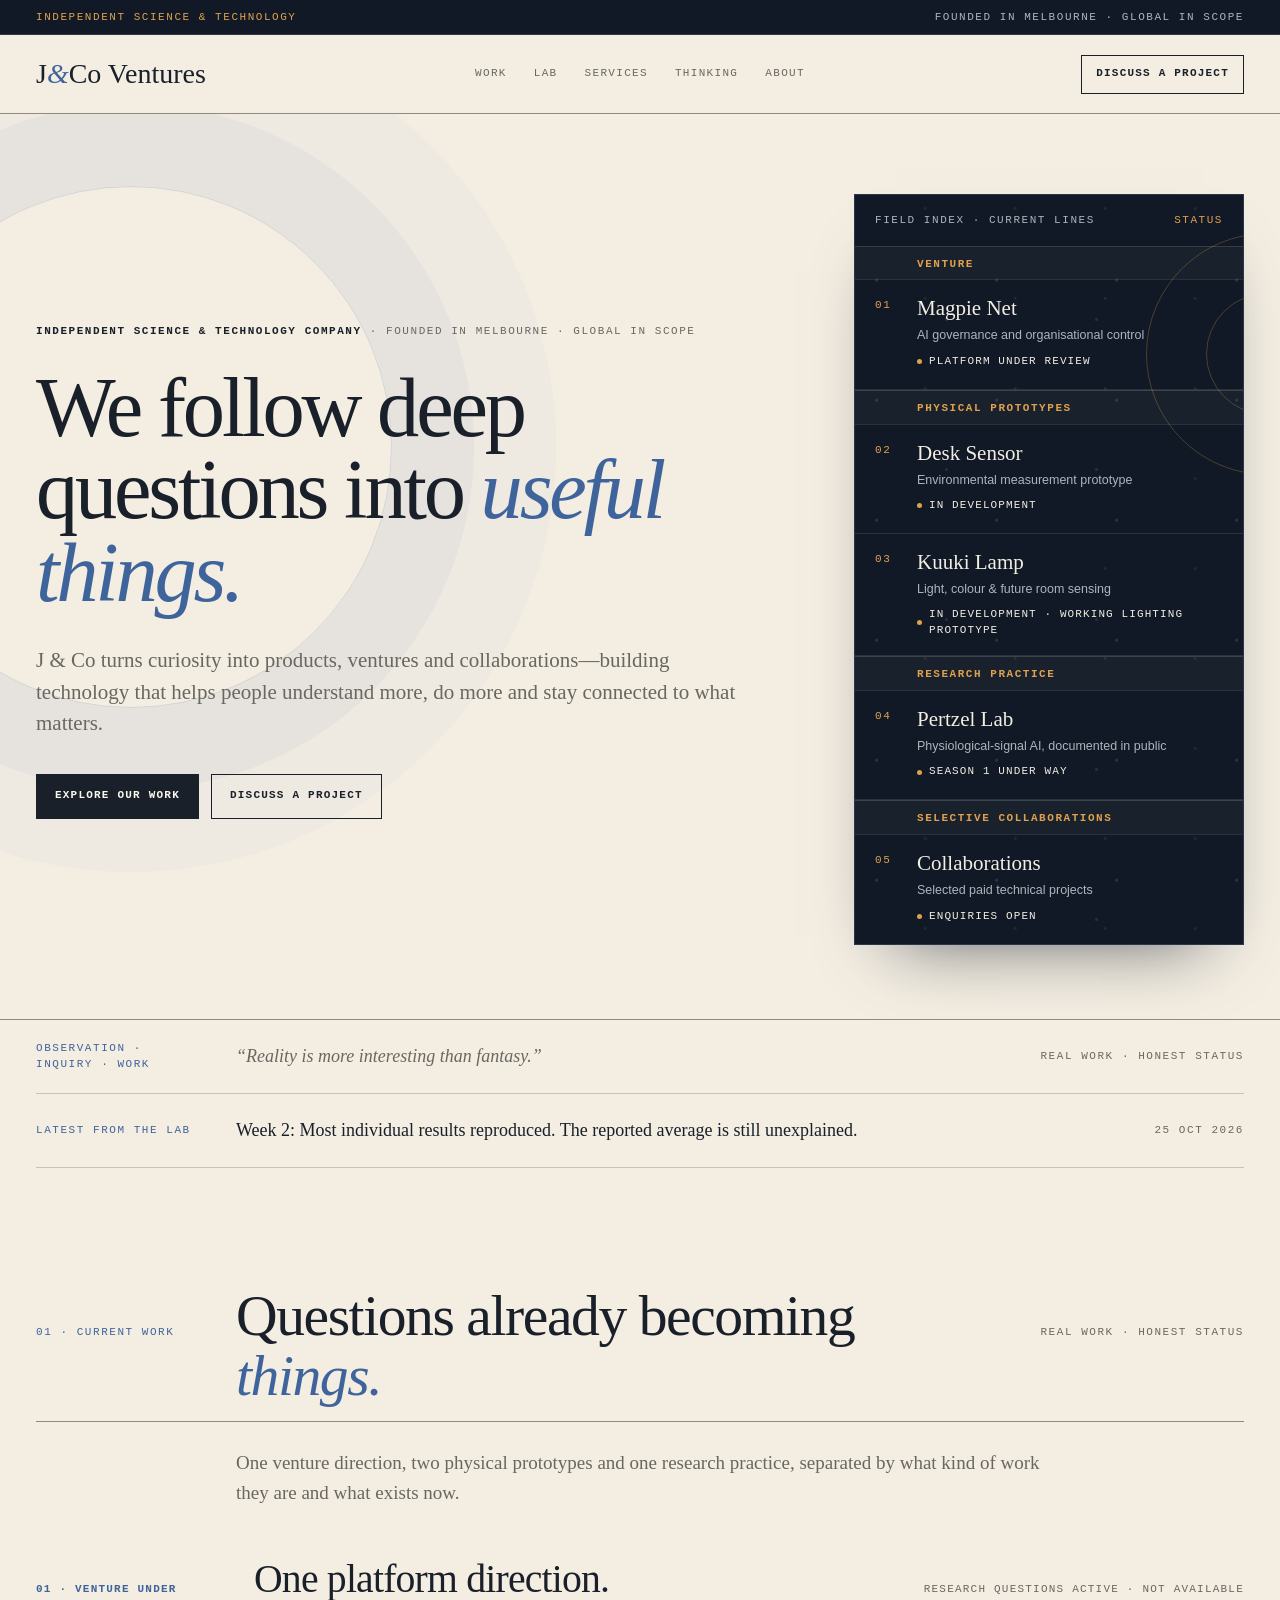
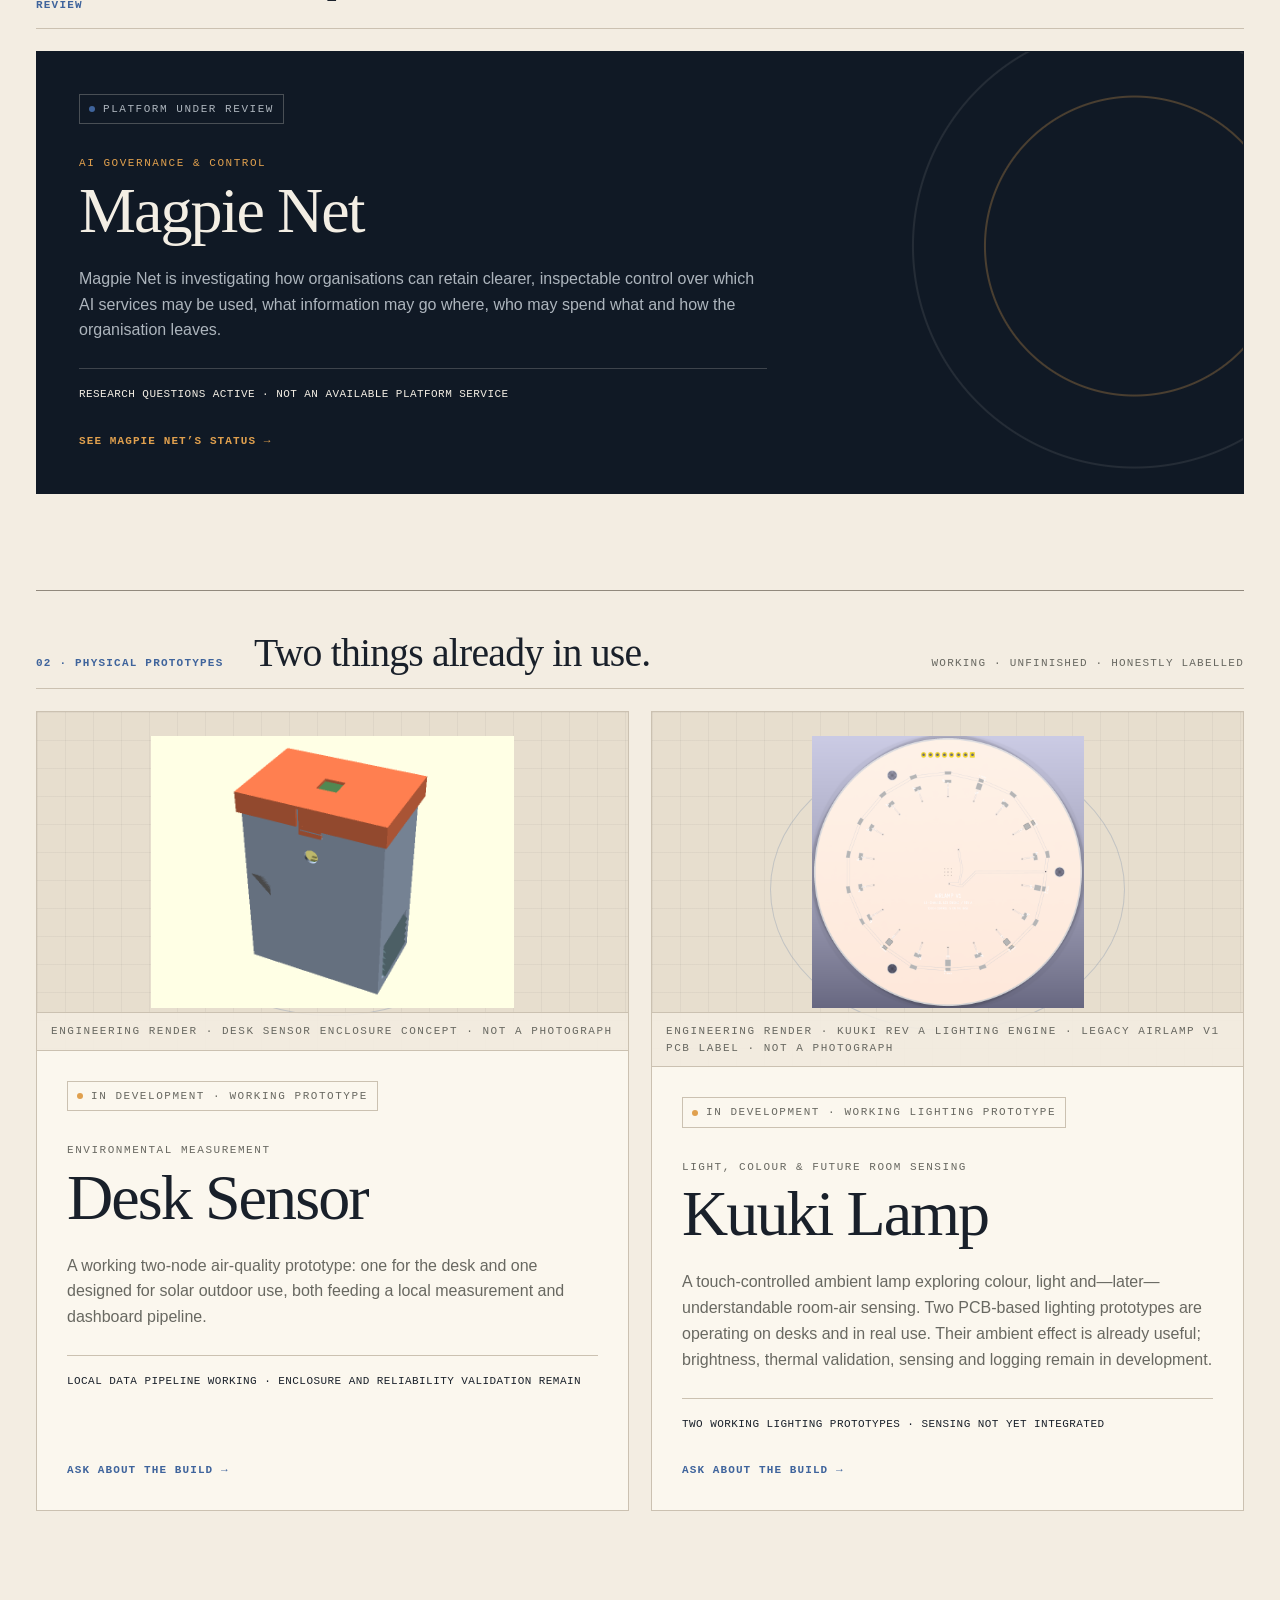
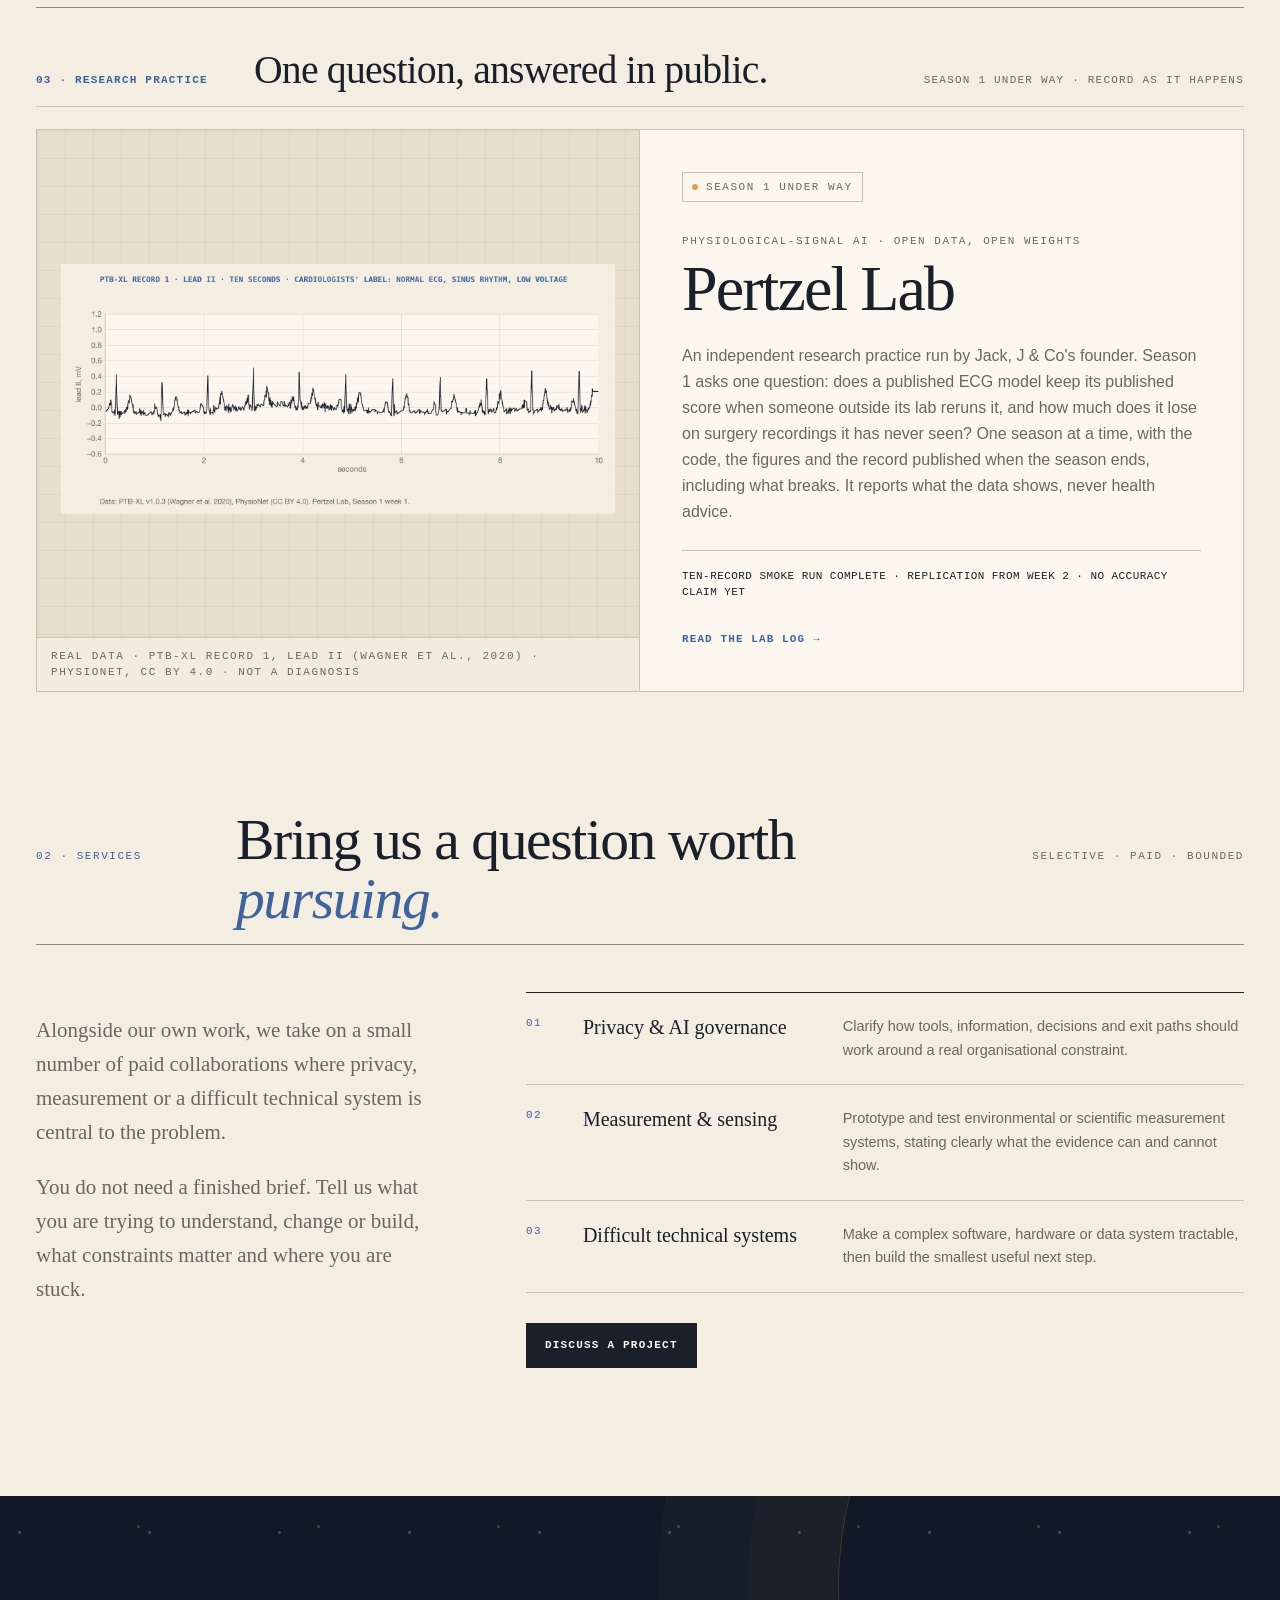
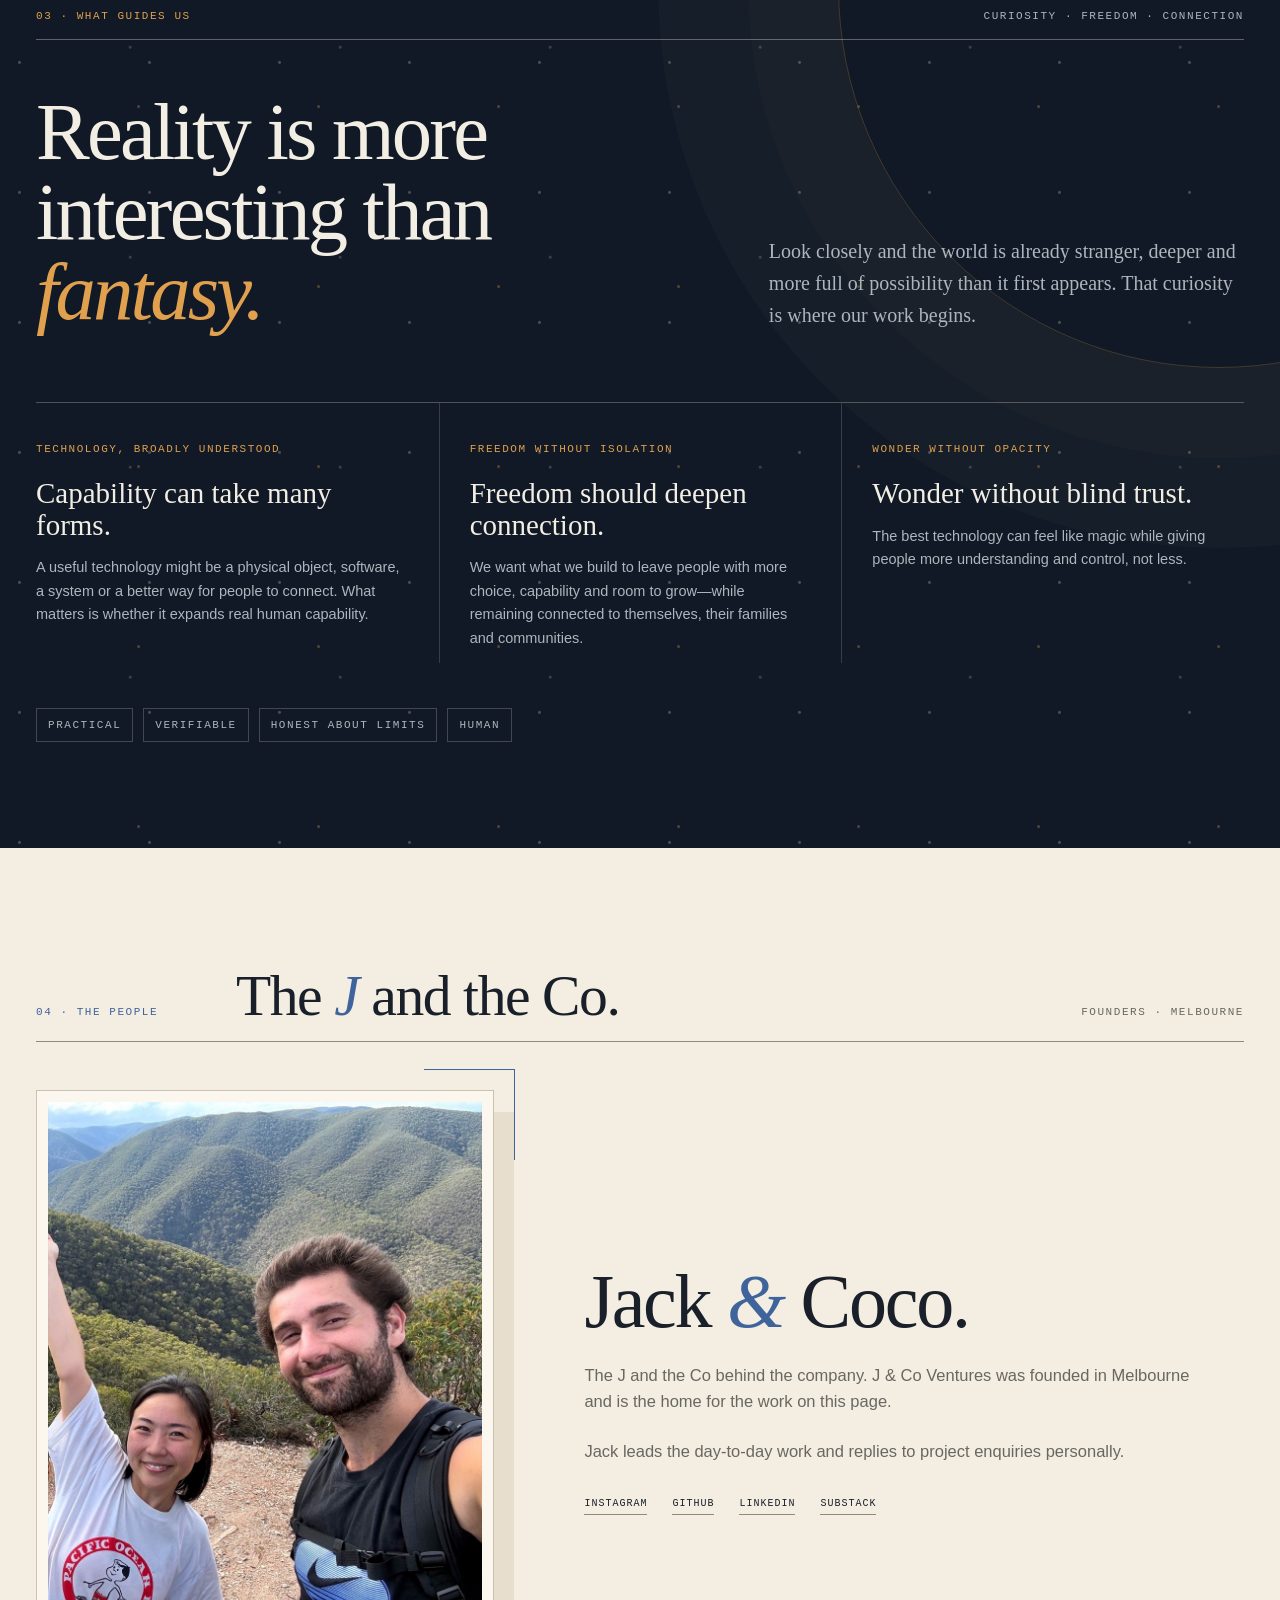
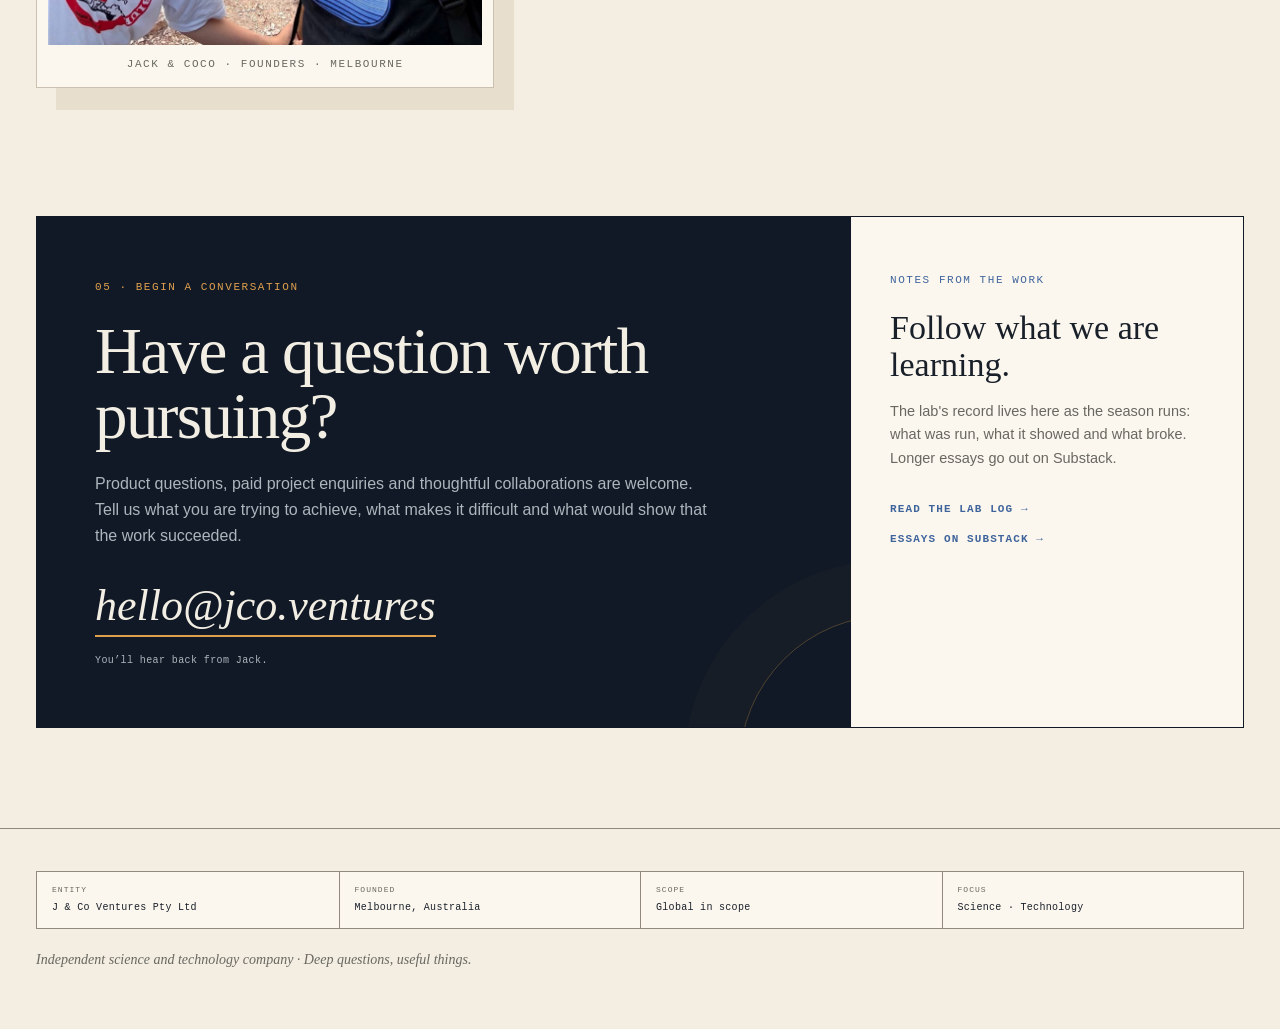
==== commit f448e6d7: "Build ECG reader prototype with corrected results and wired lead guide" ====
--- a/index.html
+++ b/index.html
@@ -146,7 +146,7 @@
 
     <a class="lab-latest wrap" href="lab/season-1-week-2.html">
       <span class="section-number">Latest from the lab</span>
-      <span class="lab-latest-title">Week 2: I checked a published AI number. Finding by finding it held. The headline didn't.</span>
+      <span class="lab-latest-title">Week 2: Most individual results reproduced. The reported average is still unexplained.</span>
       <span class="micro"><time datetime="2026-10-25">25 Oct 2026</time></span>
     </a>
 
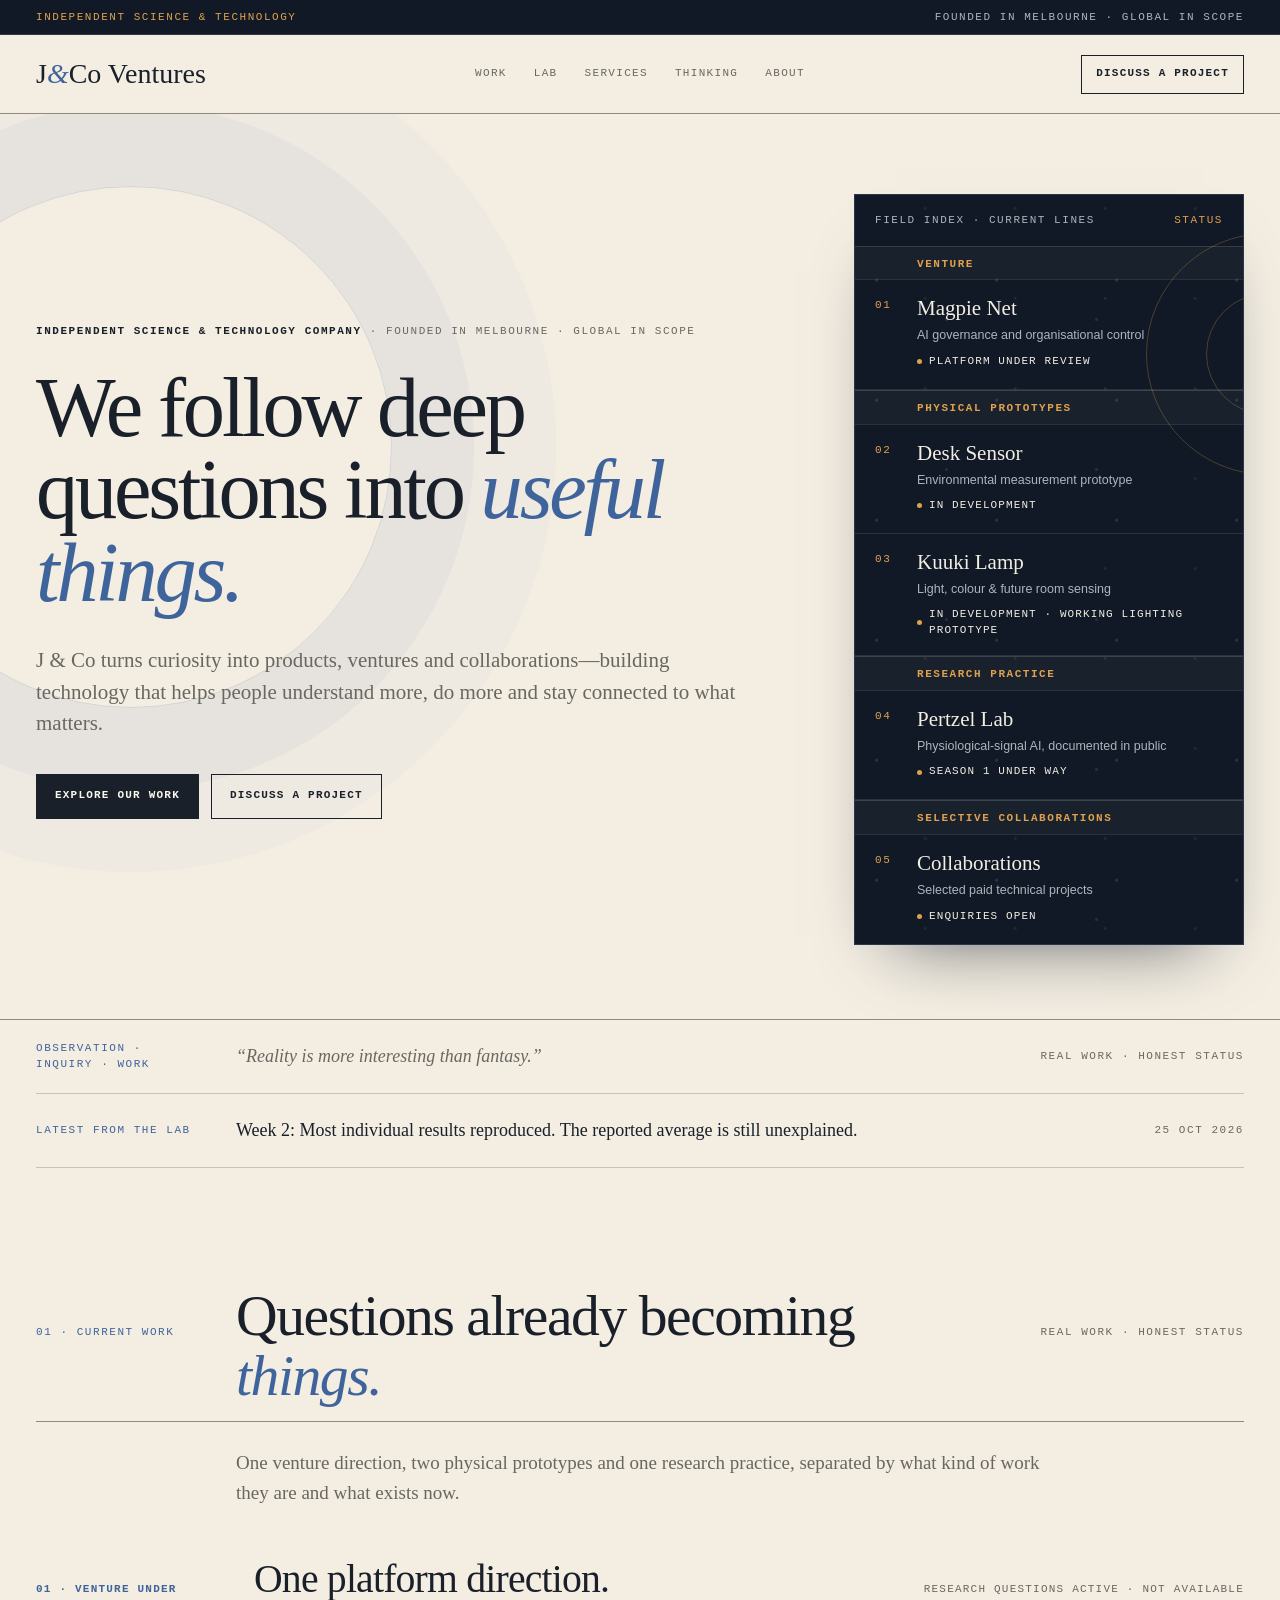
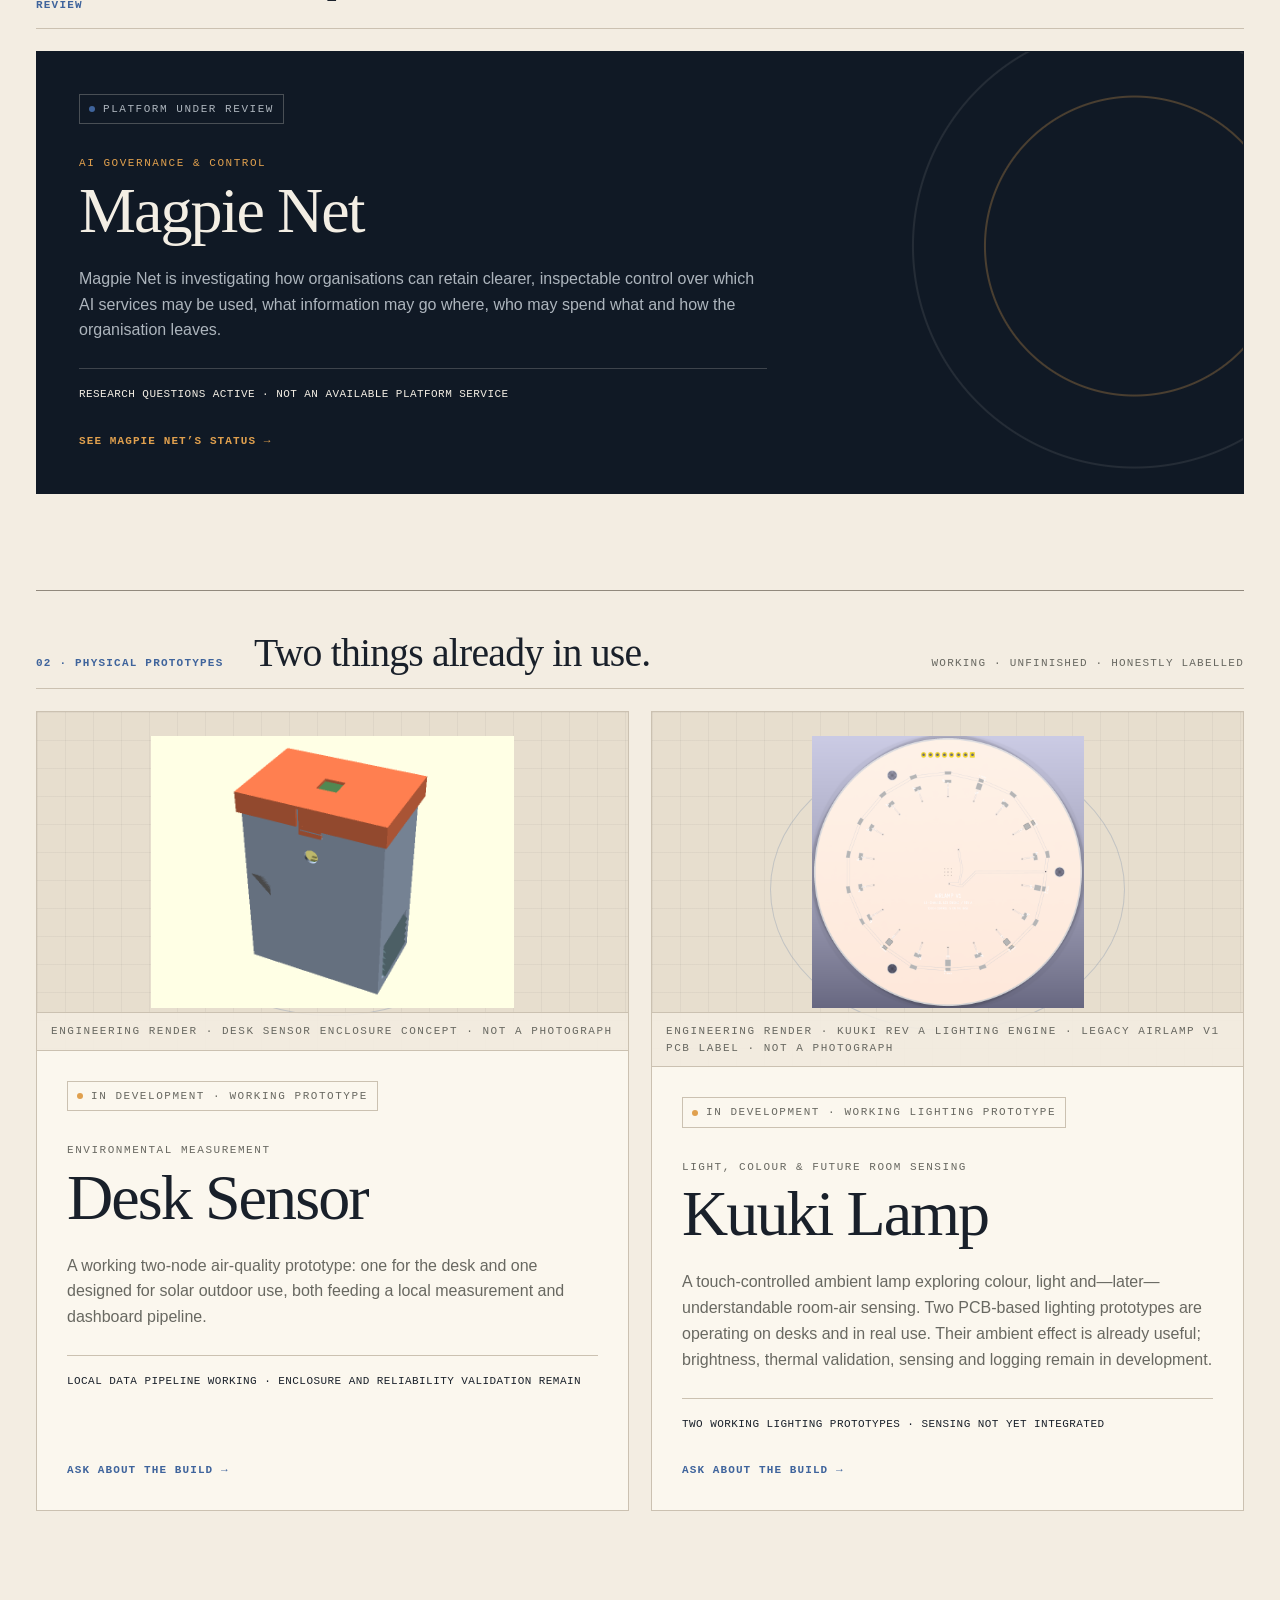
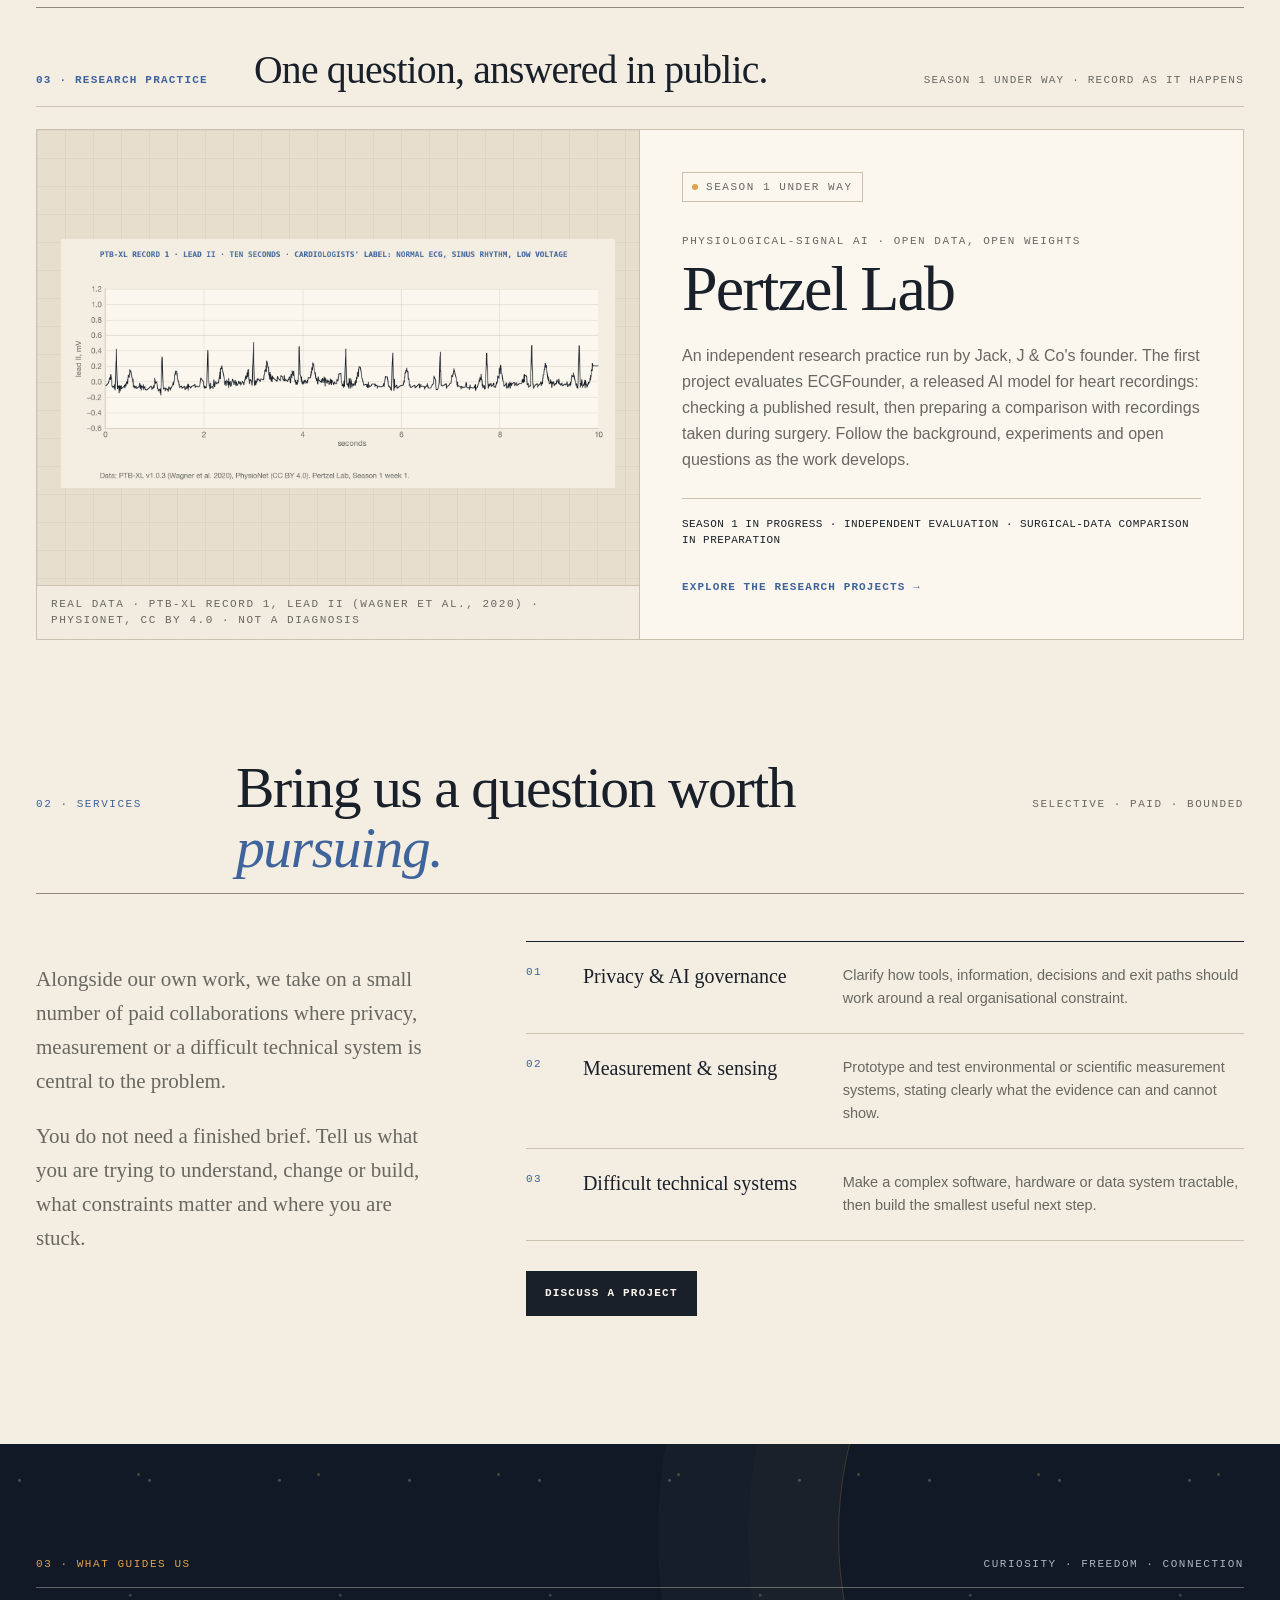
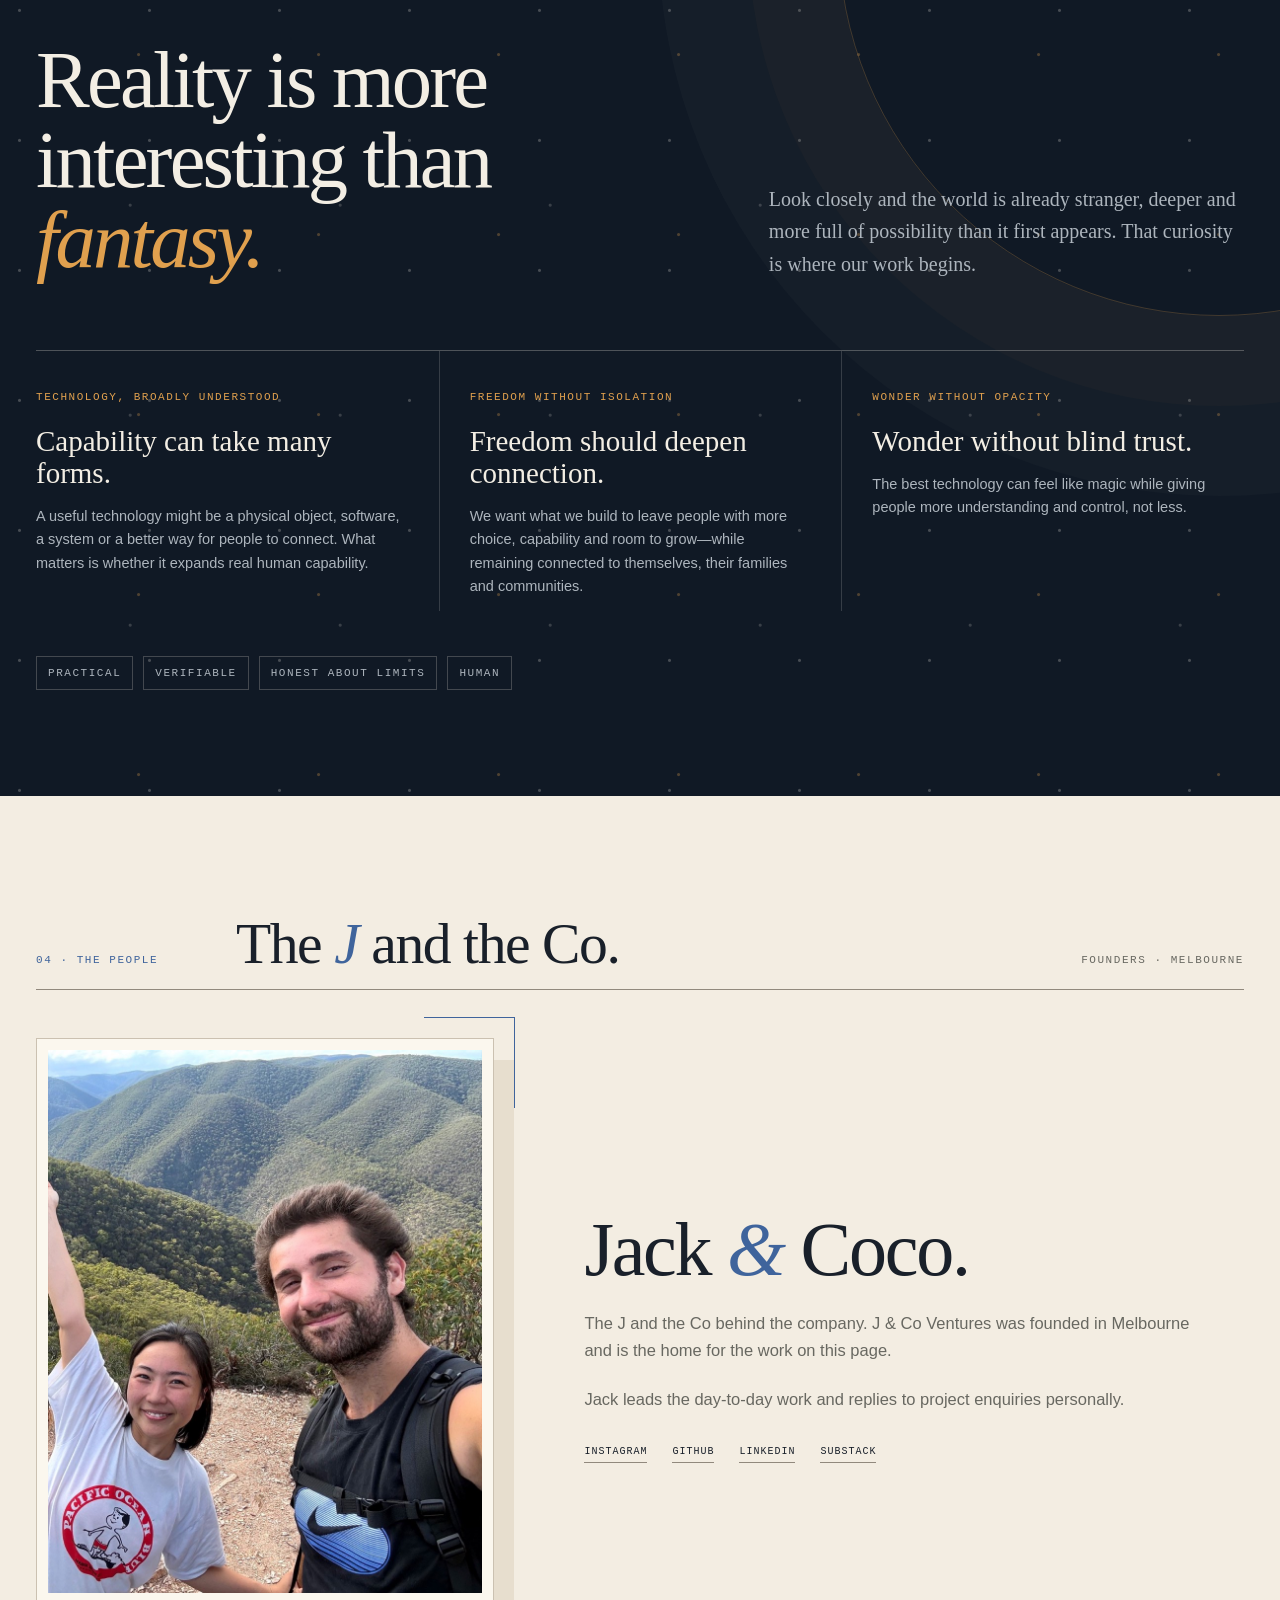
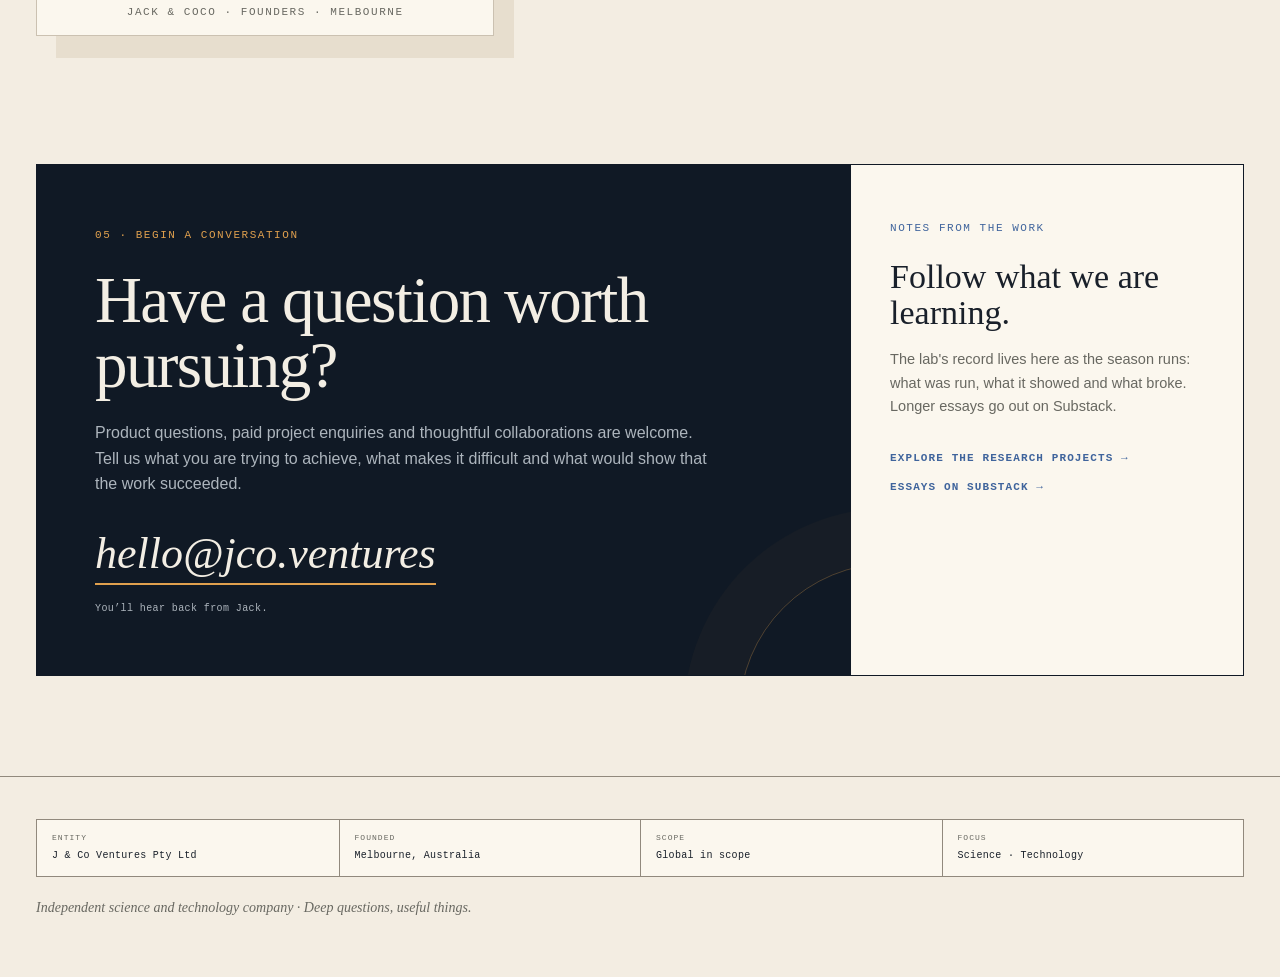
==== commit c23afa0e: "Implement approved lab project and journal navigation" ====
--- a/index.html
+++ b/index.html
@@ -232,9 +232,9 @@
             <span class="status research">Season 1 under way</span>
             <p class="work-kind micro">Physiological-signal AI · Open data, open weights</p>
             <h4>Pertzel Lab</h4>
-            <p class="body-copy">An independent research practice run by Jack, J &amp; Co's founder. Season 1 asks one question: does a published ECG model keep its published score when someone outside its lab reruns it, and how much does it lose on surgery recordings it has never seen? One season at a time, with the code, the figures and the record published when the season ends, including what breaks. It reports what the data shows, never health advice.</p>
-            <p class="evidence">TEN-RECORD SMOKE RUN COMPLETE · REPLICATION FROM WEEK 2 · NO ACCURACY CLAIM YET</p>
-            <a class="card-link" href="lab/">Read the lab log →</a>
+            <p class="body-copy">An independent research practice run by Jack, J &amp; Co's founder. The first project evaluates ECGFounder, a released AI model for heart recordings: checking a published result, then preparing a comparison with recordings taken during surgery. Follow the background, experiments and open questions as the work develops.</p>
+            <p class="evidence">SEASON 1 IN PROGRESS · INDEPENDENT EVALUATION · SURGICAL-DATA COMPARISON IN PREPARATION</p>
+            <a class="card-link" href="lab/">Explore the research projects →</a>
           </div>
         </article>
       </div>
@@ -357,7 +357,7 @@
           <span class="micro">Notes from the work</span>
           <h3 id="notes-heading">Follow what we are learning.</h3>
           <p>The lab's record lives here as the season runs: what was run, what it showed and what broke. Longer essays go out on Substack.</p>
-          <a class="card-link" href="lab/">Read the lab log →</a>
+          <a class="card-link" href="lab/">Explore the research projects →</a>
           <a class="card-link" href="https://jackpertzel.substack.com">Essays on Substack →</a>
         </aside>
       </div>
--- a/assets/site.css
+++ b/assets/site.css
@@ -829,3 +829,9 @@
       .work-card.lab .render-figure img { height: auto; padding: 18px 14px 8px; }
       .work-card.lab .card-copy { padding: 26px 22px; }
     }
+
+/* Project context on existing lab posts. */
+.lab-post-context { display: flex; flex-wrap: wrap; align-items: center; gap: 0 12px;
+  margin: 22px 0 12px; font: 13px/1.5 var(--sans); color: var(--muted); }
+.lab-post-context a { display: inline-flex; align-items: center; min-height: 44px;
+  color: var(--cobalt); text-underline-offset: 4px; }
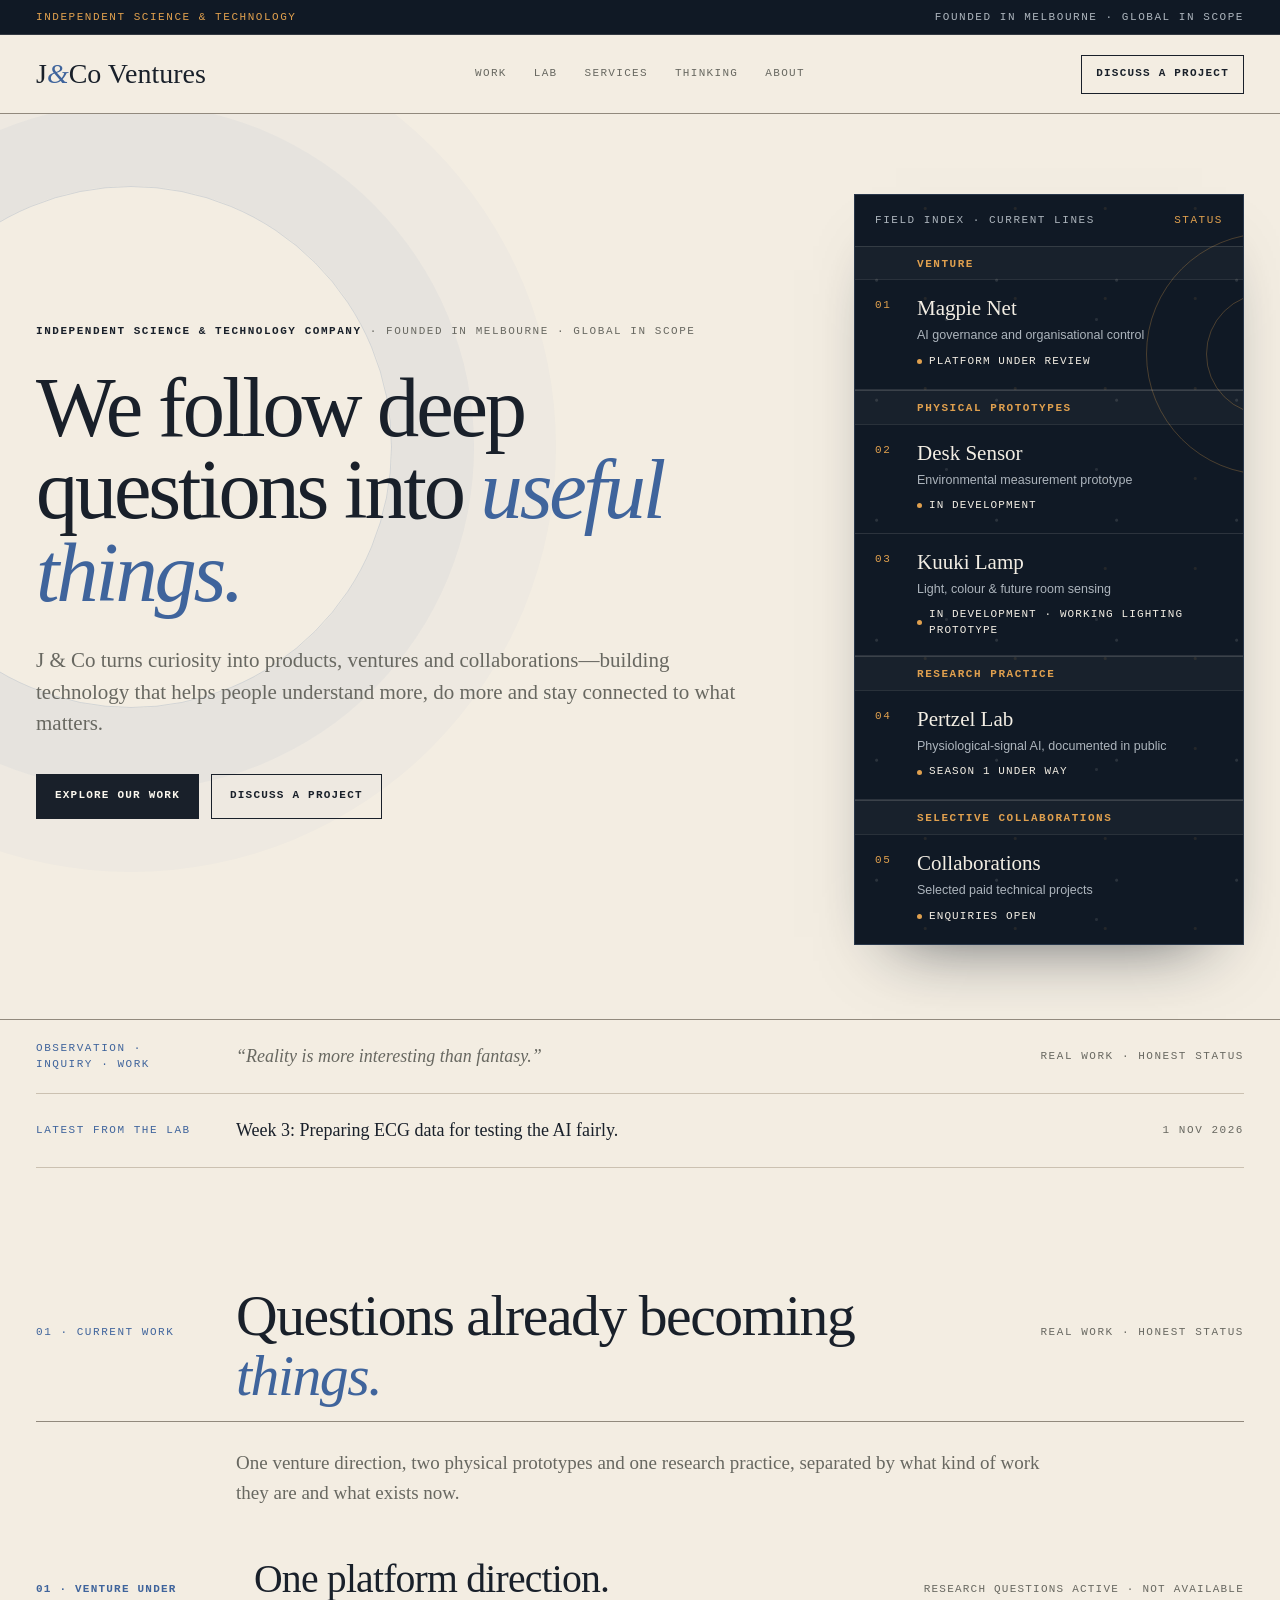
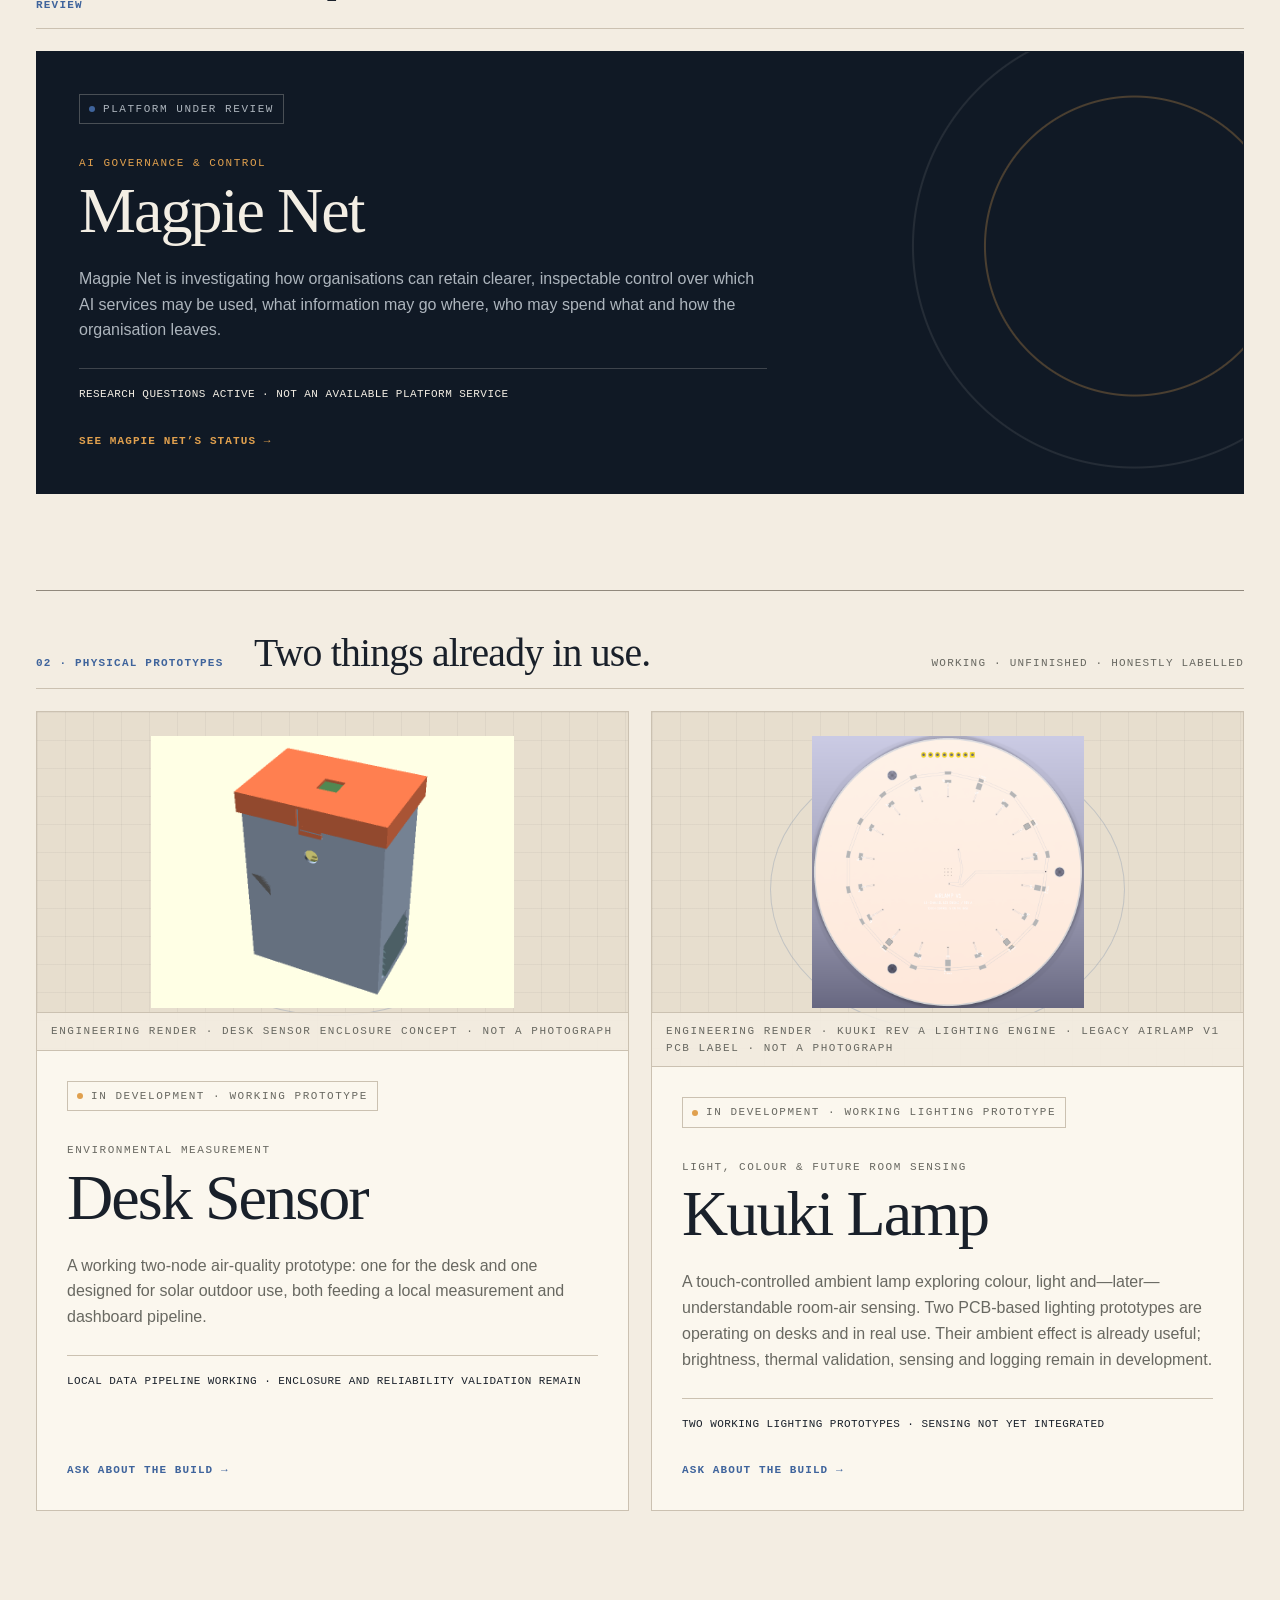
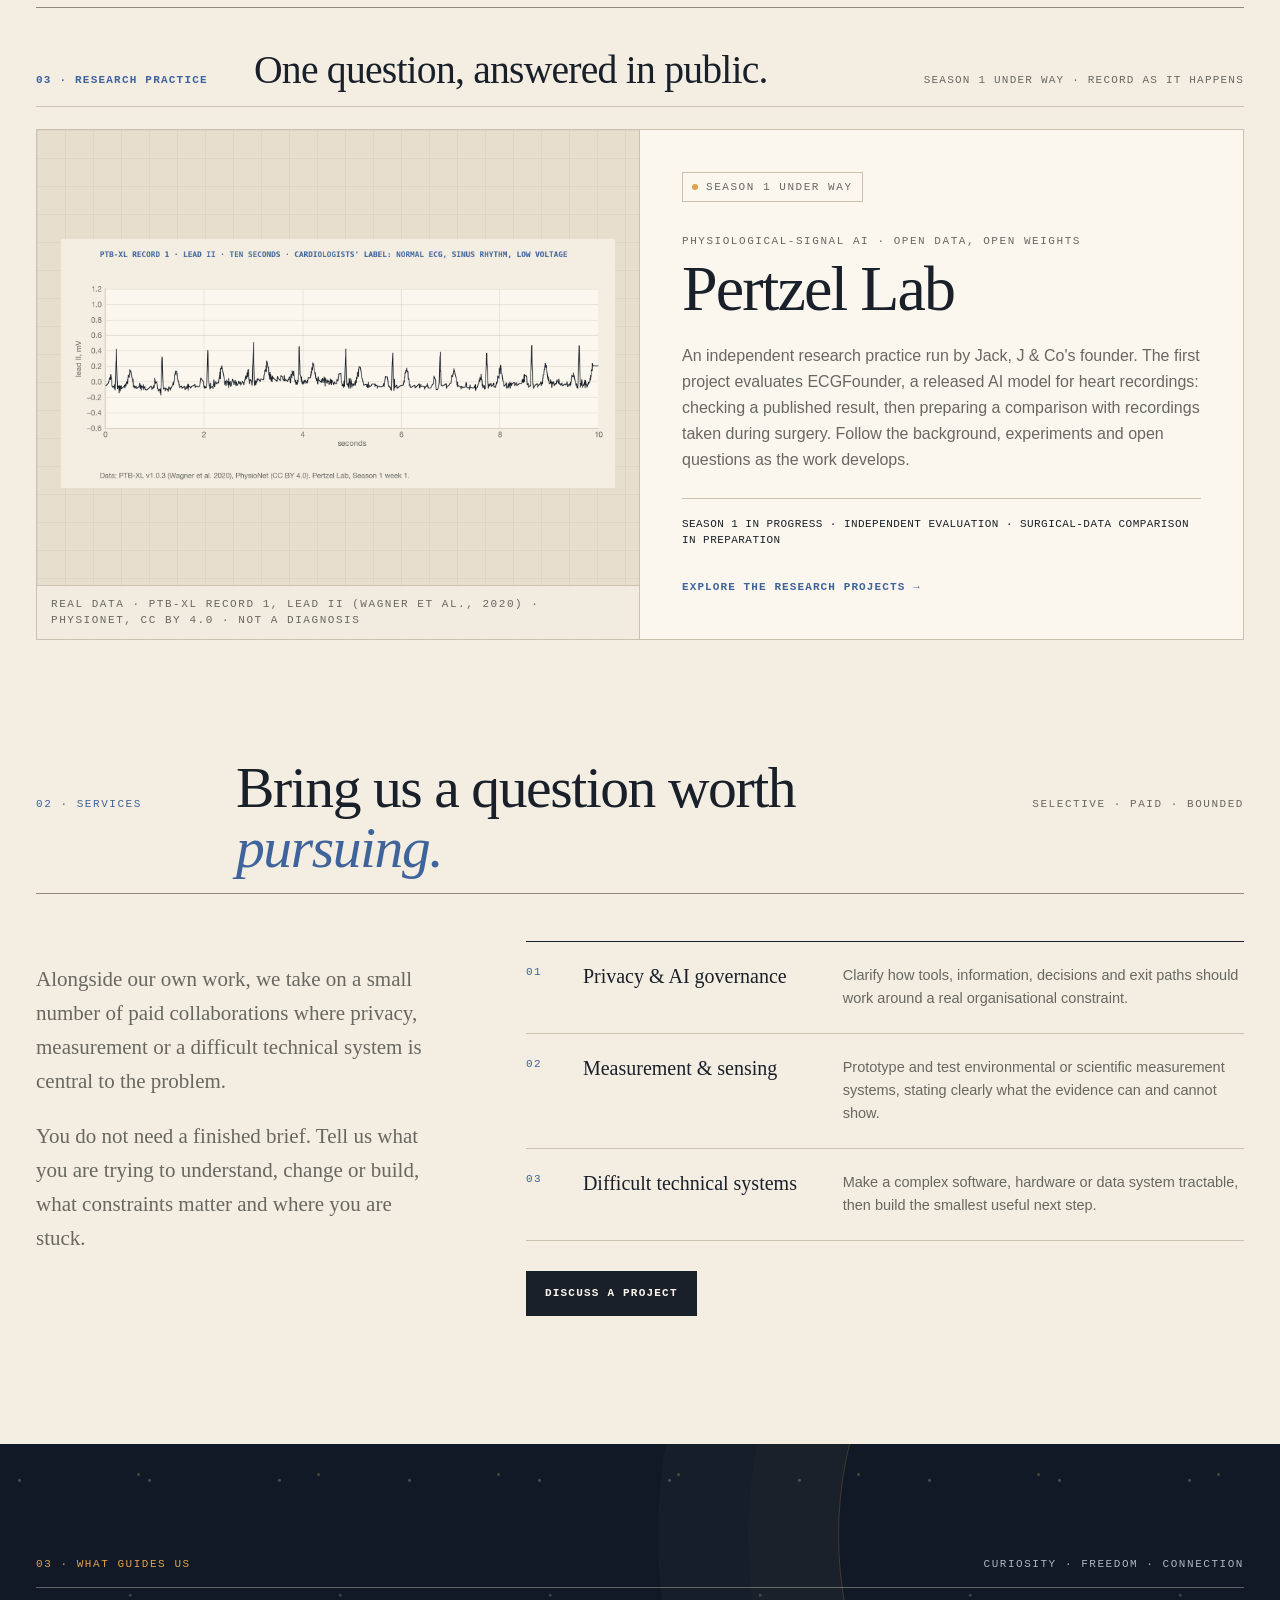
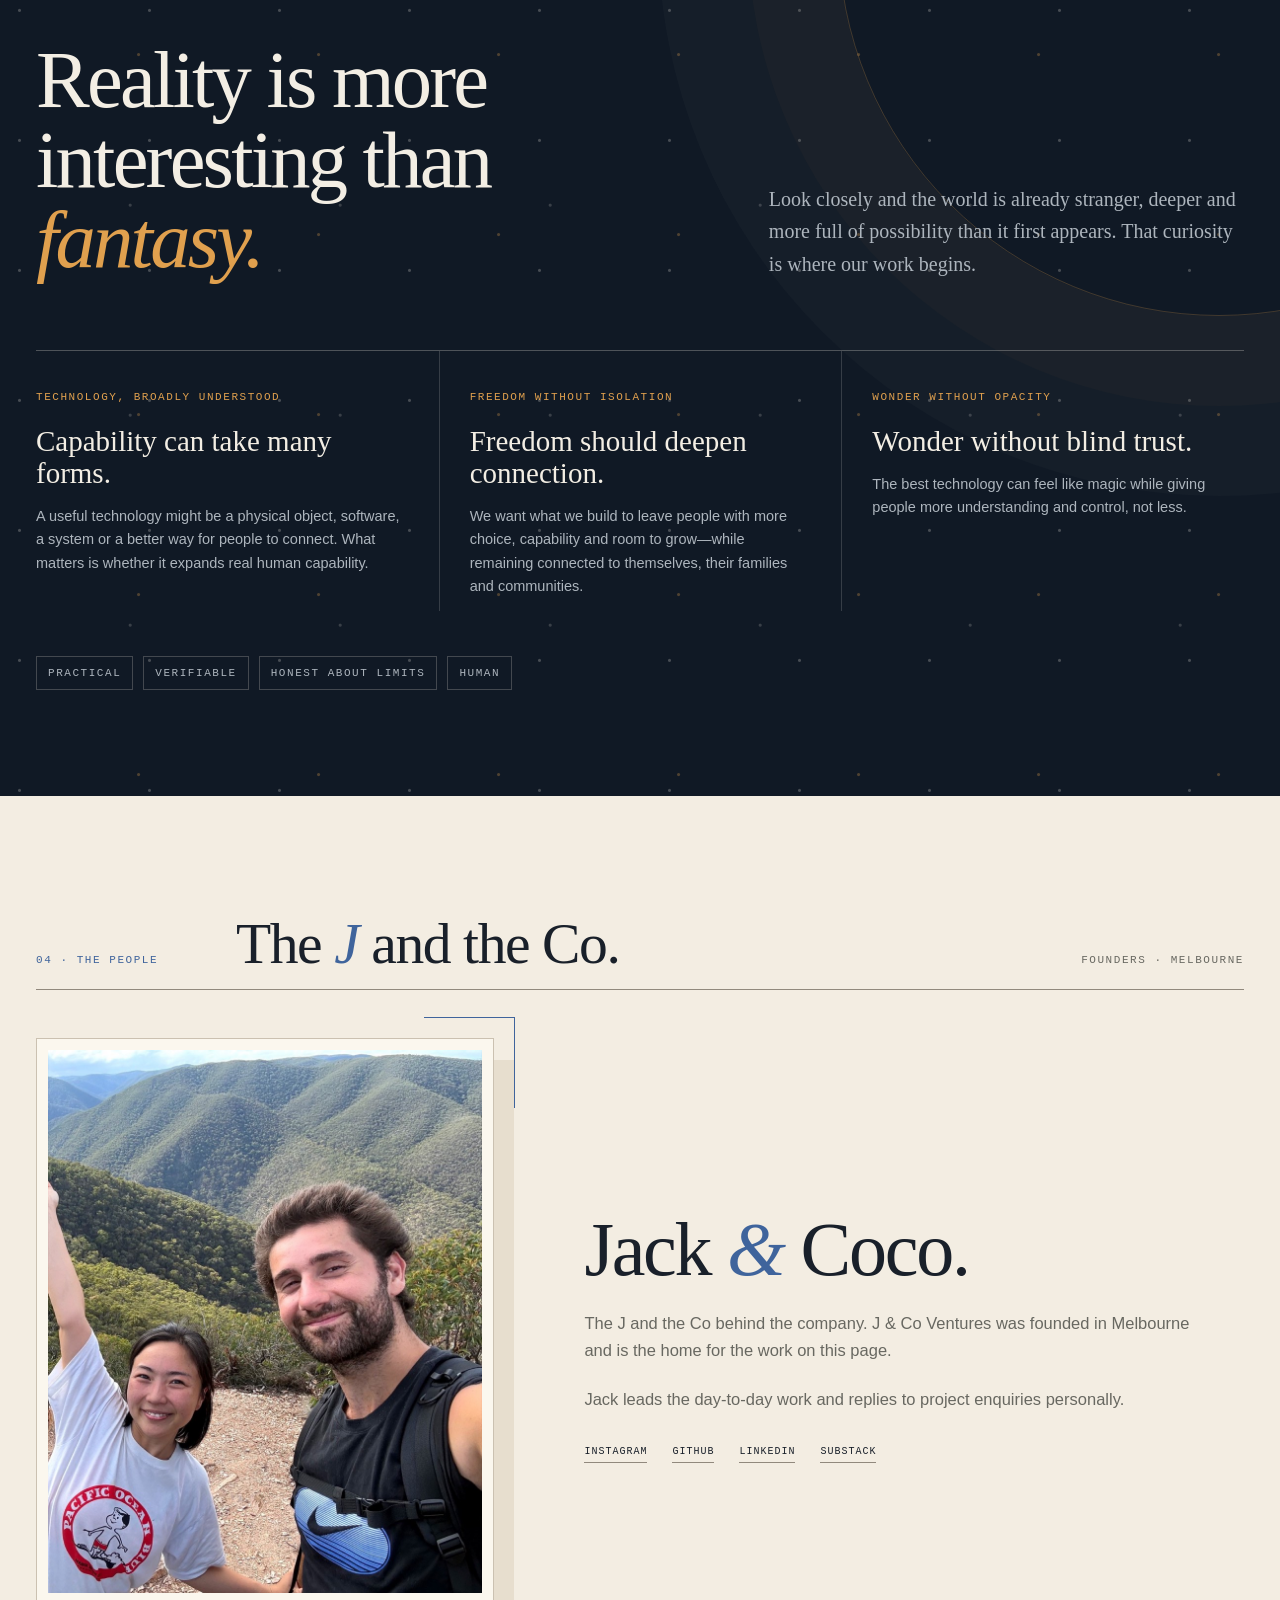
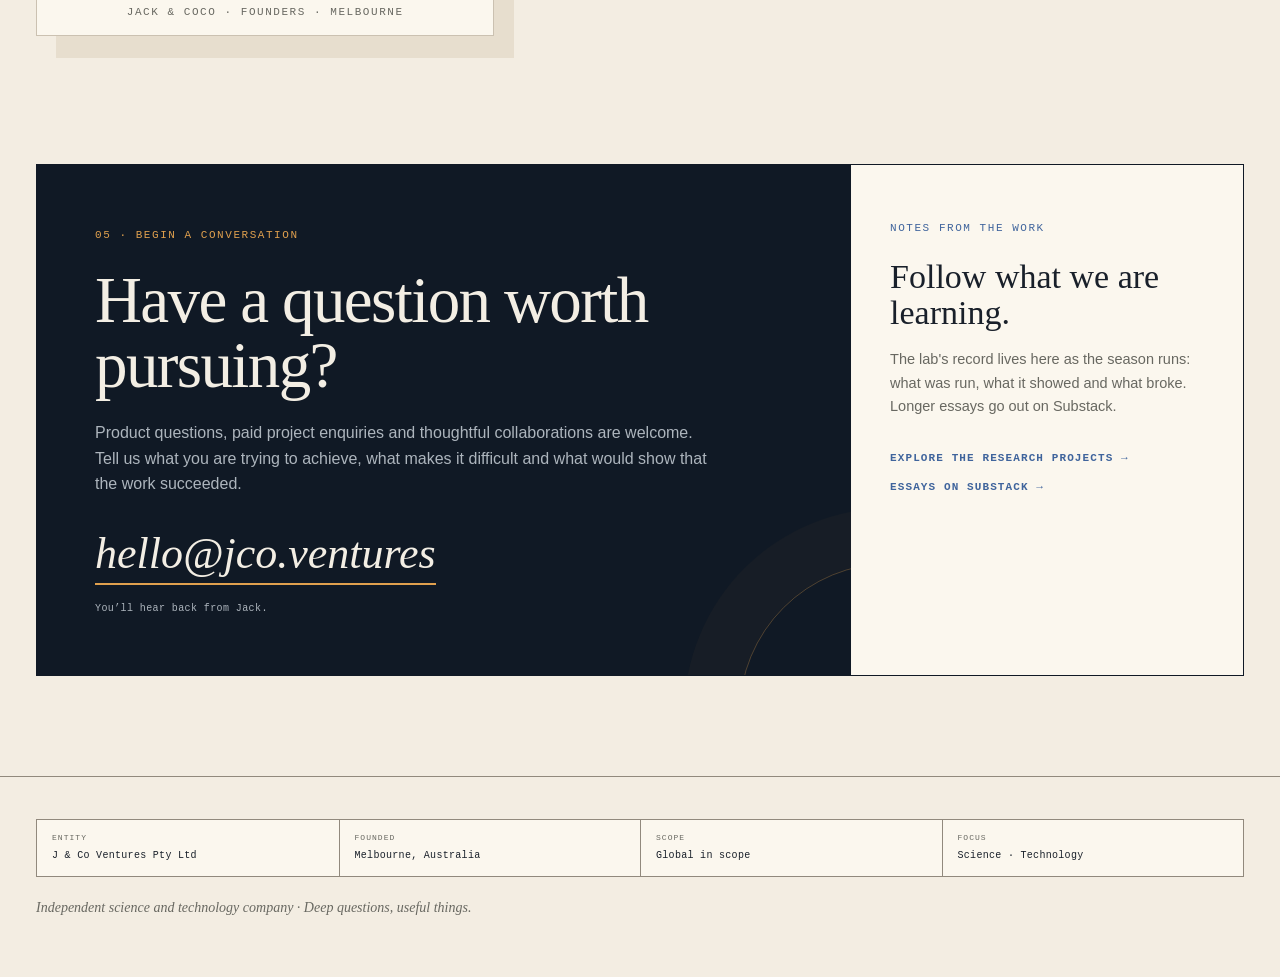
==== commit 7a48d0c8: "Publish the Week 3 lab post: preparing ECG data for testing the AI fairly New page lab/season-1-week" ====
--- a/index.html
+++ b/index.html
@@ -50,6 +50,8 @@
 }
 </script>
 <link rel="stylesheet" href="assets/site.css">
+<link rel="stylesheet" href="/assets/mobile-navigation.css">
+<script src="/assets/mobile-navigation.js" defer></script>
 </head>
 <body>
 <a class="skip-link" href="#main-content">Skip to content</a>
@@ -61,7 +63,7 @@
     </div>
   </div>
 
-  <header class="site-header">
+  <header class="site-header" data-site-path="/">
     <nav class="nav wrap" aria-label="Main navigation">
       <a class="wordmark" href="#top">J<em>&amp;</em>Co Ventures</a>
       <div class="nav-links">
@@ -72,7 +74,17 @@
         <a href="#about">About</a>
       </div>
       <a class="nav-cta" href="mailto:hello@jco.ventures?subject=Project%20conversation%20with%20J%20%26%20Co">Discuss a project</a>
-    </nav>
+    <div class="mobile-actions">
+<a class="mobile-lab-link" href="/lab/">Lab</a>
+<details class="site-menu">
+<summary aria-controls="site-menu-panel"><span class="menu-closed-label">Menu</span><span class="menu-open-label">Close</span><span class="menu-icon" aria-hidden="true"></span></summary>
+<div class="site-menu-panel" id="site-menu-panel"><div class="site-menu-inner wrap">
+<div class="site-menu-heading"><span class="site-menu-kicker">Explore J&amp;Co</span><span class="site-menu-location">Home</span></div>
+<nav class="site-menu-links" aria-label="Mobile site navigation"><a href="#work" data-section="work"><span>Our work</span><span aria-hidden="true">→</span></a><a href="/lab/"><span>Lab</span><span aria-hidden="true">→</span></a><a href="#services" data-section="services"><span>Services</span><span aria-hidden="true">→</span></a><a href="#thinking" data-section="thinking"><span>Our thinking</span><span aria-hidden="true">→</span></a><a href="#about" data-section="about"><span>About</span><span aria-hidden="true">→</span></a><a href="#contact" data-section="contact"><span>Contact</span><span aria-hidden="true">→</span></a></nav>
+<div class="site-menu-research"><span class="site-menu-kicker">Current research · ECGFounder</span><nav class="site-menu-links" aria-label="Research shortcuts"><a href="/lab/ecgfounder/"><span>ECGFounder project</span><span aria-hidden="true">→</span></a><a href="/lab/ecgfounder/journal/"><span>Weekly journal</span><span aria-hidden="true">→</span></a><a href="https://arxiv.org/html/2410.04133v4"><span>Original paper</span><span aria-hidden="true">↗</span></a></nav></div>
+<a class="site-menu-contact" href="mailto:hello@jco.ventures?subject=Project%20conversation%20with%20J%20%26%20Co"><span>Discuss a project</span><span aria-hidden="true">↗</span></a>
+</div></div></details></div>
+</nav>
   </header>
 
   <main id="main-content">
@@ -144,10 +156,10 @@
       <span class="micro">Real work · Honest status</span>
     </div>
 
-    <a class="lab-latest wrap" href="lab/season-1-week-2.html">
+    <a class="lab-latest wrap" href="lab/season-1-week-3.html">
       <span class="section-number">Latest from the lab</span>
-      <span class="lab-latest-title">Week 2: Most individual results reproduced. The reported average is still unexplained.</span>
-      <span class="micro"><time datetime="2026-10-25">25 Oct 2026</time></span>
+      <span class="lab-latest-title">Week 3: Preparing ECG data for testing the AI fairly.</span>
+      <span class="micro"><time datetime="2026-11-01">1 Nov 2026</time></span>
     </a>
 
     <section class="section wrap" id="work" aria-labelledby="work-heading">
--- a/assets/site.css
+++ b/assets/site.css
@@ -835,3 +835,22 @@
   margin: 22px 0 12px; font: 13px/1.5 var(--sans); color: var(--muted); }
 .lab-post-context a { display: inline-flex; align-items: center; min-height: 44px;
   color: var(--cobalt); text-underline-offset: 4px; }
+
+/* Sequential reading controls, shared by published weekly lab posts. */
+.week-navigation { display:grid; grid-template-columns:repeat(3,minmax(0,1fr));
+  gap:12px; margin:40px 0 18px; font:14px/1.5 var(--sans); }
+.week-navigation .week-nav-item { min-width:0; display:flex; flex-direction:column;
+  gap:8px; padding:20px; border:1px solid var(--line); background:var(--paper-bright);
+  color:var(--ink); text-decoration:none; overflow-wrap:anywhere; }
+.week-navigation .week-nav-label { font:11px/1.5 var(--mono); text-transform:uppercase;
+  letter-spacing:.06em; color:var(--cobalt); }
+.week-navigation strong { font-size:18px; line-height:1.3; font-weight:600; }
+.week-navigation a:hover { border-color:var(--cobalt); background:var(--paper); }
+.week-navigation a:focus-visible { outline:3px solid var(--cobalt); outline-offset:3px; }
+.week-navigation .week-nav-boundary { background:transparent; color:var(--muted); }
+.week-navigation .week-nav-boundary .week-nav-label { color:var(--muted); }
+@media (max-width:600px) {
+  .week-navigation { grid-template-columns:minmax(0,1fr); gap:10px; }
+  .week-navigation .week-nav-item { padding:18px; }
+  .week-navigation .week-nav-boundary { padding:14px 18px; }
+}
--- a/assets/mobile-navigation.css
+++ b/assets/mobile-navigation.css
@@ -0,0 +1,47 @@
+/* Shared mobile navigation, using the existing site palette and typography. */
+.site-header .mobile-actions { display:none; }
+@media (max-width:980px) {
+  .site-header .nav { display:flex; justify-content:space-between; gap:12px; min-height:66px; }
+  .site-header .nav-links, .site-header .nav-cta { display:none; }
+  .site-header .wordmark { display:inline-flex; align-items:center; min-height:44px; white-space:nowrap; flex-shrink:0; }
+  .site-header .mobile-actions { display:flex; align-items:center; gap:12px; }
+  .site-header .mobile-lab-link { min-width:44px; min-height:44px; display:inline-flex; align-items:center; justify-content:center; font:12px/1 var(--mono); letter-spacing:.07em; text-transform:uppercase; color:var(--cobalt); text-decoration:none; }
+  .site-header .mobile-lab-link[aria-current] { text-decoration:underline; text-underline-offset:6px; }
+  .site-header details.site-menu { margin:0; padding:0; border:0; background:transparent; }
+  .site-header .site-menu > summary { display:flex; align-items:center; justify-content:center; gap:10px; min-height:44px; min-width:91px; padding:10px 12px; border:1px solid var(--line-strong); list-style:none; cursor:pointer; color:var(--ink); font:12px/1 var(--mono); font-weight:500; letter-spacing:.04em; }
+  .site-header .site-menu > summary::-webkit-details-marker { display:none; }
+  .site-header .site-menu > summary::marker { content:''; }
+  .site-header .menu-open-label { display:none; }
+  .site-header .site-menu[open] .menu-closed-label { display:none; }
+  .site-header .site-menu[open] .menu-open-label { display:inline; }
+  .site-header .site-menu[open] > summary { background:var(--night); color:var(--night-ink); border-color:var(--night); }
+  .site-header .menu-icon { position:relative; width:15px; height:14px; display:inline-block; }
+  .site-header .menu-icon::before, .site-header .menu-icon::after { content:''; position:absolute; left:0; width:15px; height:1px; background:currentColor; }
+  .site-header .menu-icon::before { top:4px; }
+  .site-header .menu-icon::after { top:10px; }
+  .site-header .site-menu[open] .menu-icon::before { top:7px; transform:rotate(45deg); }
+  .site-header .site-menu[open] .menu-icon::after { top:7px; transform:rotate(-45deg); }
+  .site-header .site-menu-panel { position:absolute; left:0; right:0; top:100%; max-height:calc(100vh - 100px); max-height:var(--menu-available-height,calc(100dvh - 100px)); overflow-y:auto; overscroll-behavior:contain; background:var(--paper-bright); border-bottom:1px solid var(--line-strong); box-shadow:0 18px 26px -23px rgba(16,25,37,.45); }
+  .site-header .site-menu-inner { padding-top:17px; padding-bottom:calc(20px + env(safe-area-inset-bottom)); }
+  .site-header .site-menu-heading { display:flex; justify-content:space-between; gap:16px; margin-bottom:11px; }
+  .site-header .site-menu-kicker, .site-header .site-menu-location { font:10px/1.5 var(--mono); letter-spacing:.08em; text-transform:uppercase; color:var(--muted); }
+  .site-header .site-menu-location { color:var(--cobalt); text-align:right; }
+  .site-header .site-menu-links { display:grid; }
+  .site-header .site-menu-links a { min-height:46px; display:flex; align-items:center; justify-content:space-between; gap:16px; border-bottom:1px solid var(--line); text-decoration:none; color:var(--ink); font:22px/1.2 var(--serif); padding:9px 2px; }
+  .site-header .site-menu-links a > span:last-child { font:16px/1 var(--sans); color:var(--cobalt); }
+  .site-header .site-menu-links a:hover, .site-header .site-menu-links a[aria-current] { color:var(--cobalt); }
+  .site-header .site-menu-links a[aria-current] { font-weight:600; }
+  .site-header .site-menu-links a[aria-current] > span:first-child { text-decoration:underline; text-underline-offset:5px; }
+  .site-header .site-menu-research { margin-top:20px; }
+  .site-header .site-menu-research .site-menu-kicker { display:block; margin-bottom:5px; }
+  .site-header .site-menu-research a { font:15px/1.4 var(--sans); min-height:44px; padding:10px 2px; }
+  .site-header .site-menu-contact { display:flex; justify-content:space-between; align-items:center; min-height:46px; padding:12px 14px; margin-top:19px; border:1px solid var(--ink); color:var(--ink); font:11px/1.4 var(--mono); letter-spacing:.06em; text-transform:uppercase; text-decoration:none; }
+  .site-header .site-menu-contact:hover { color:var(--paper-bright); background:var(--cobalt); border-color:var(--cobalt); }
+  .site-header .mobile-actions a:focus-visible, .site-header .site-menu > summary:focus-visible { outline:3px solid var(--cobalt); outline-offset:3px; }
+}
+@media (max-width:390px) {
+  .site-header .mobile-actions { gap:7px; }
+  .site-header .nav { gap:6px; }
+  .site-header .wordmark { font-size:21px; }
+  .site-header .site-menu > summary { min-width:82px; padding:10px; gap:8px; }
+}
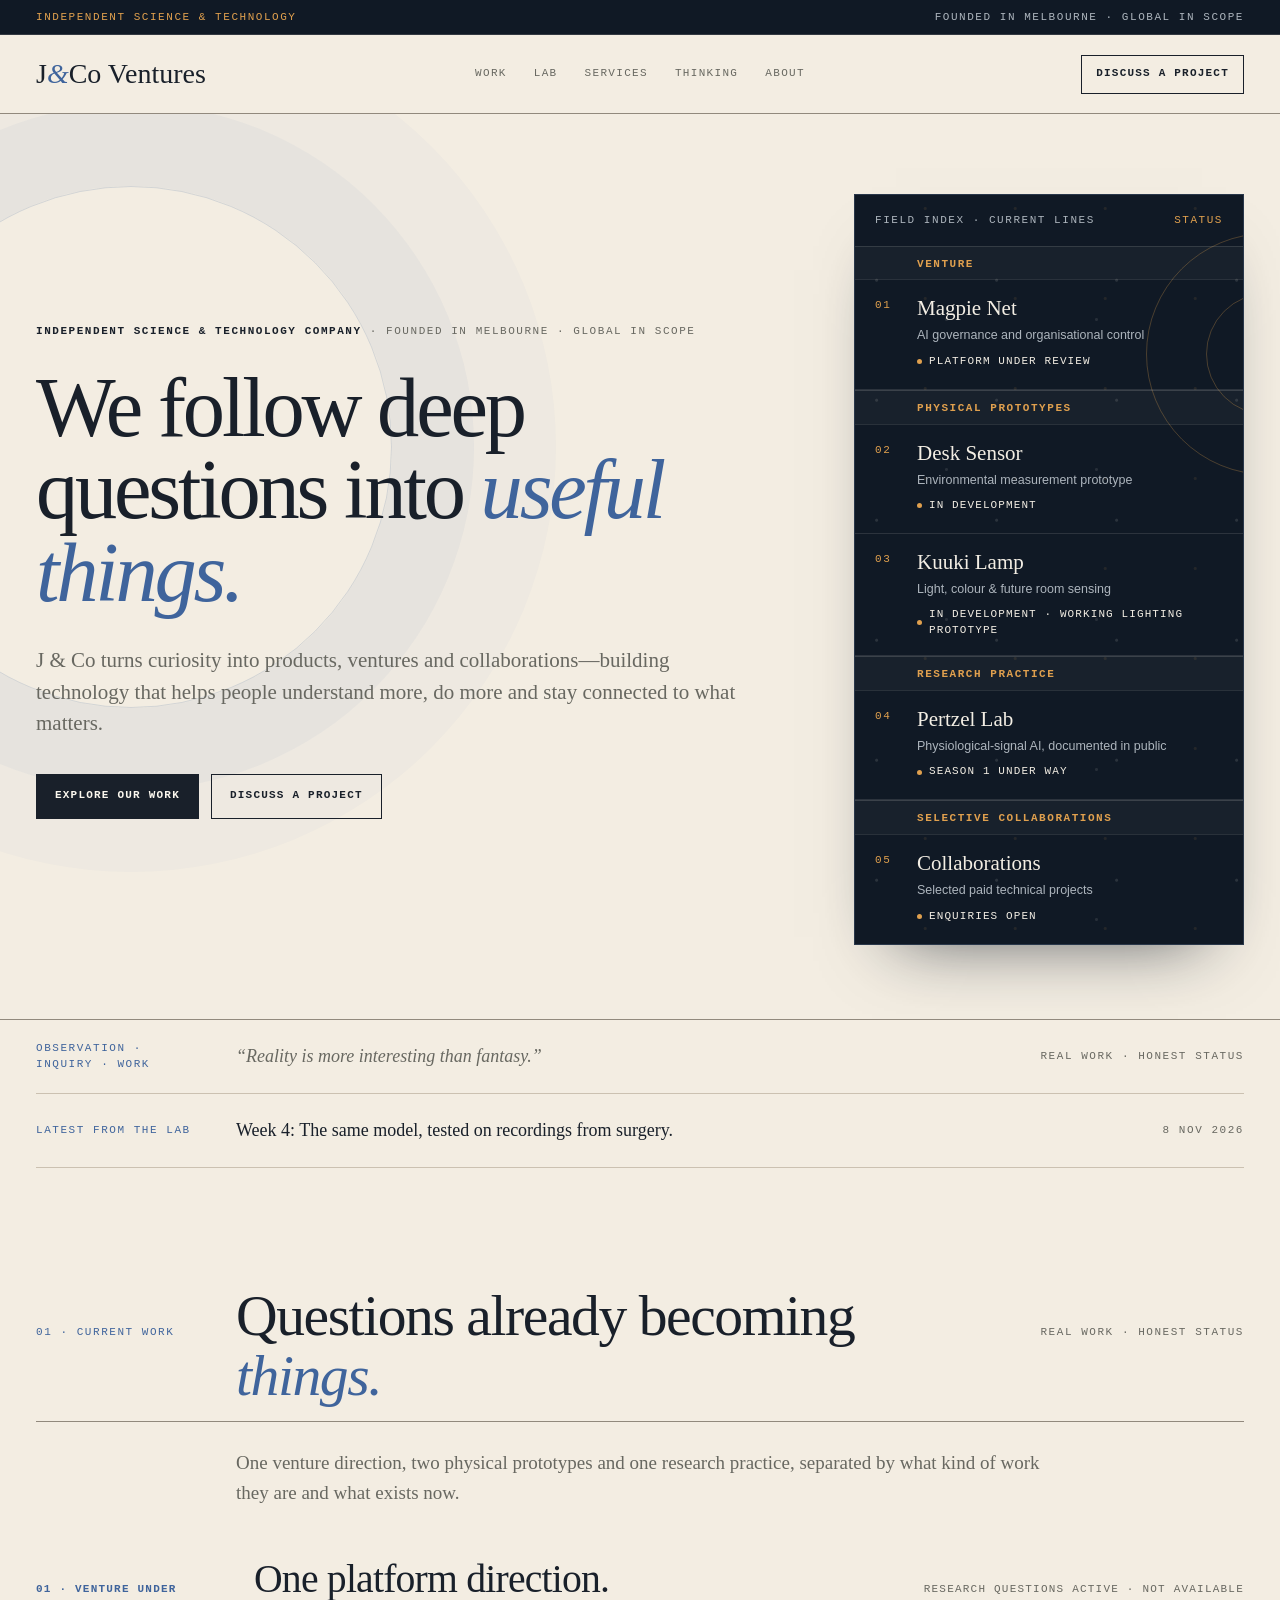
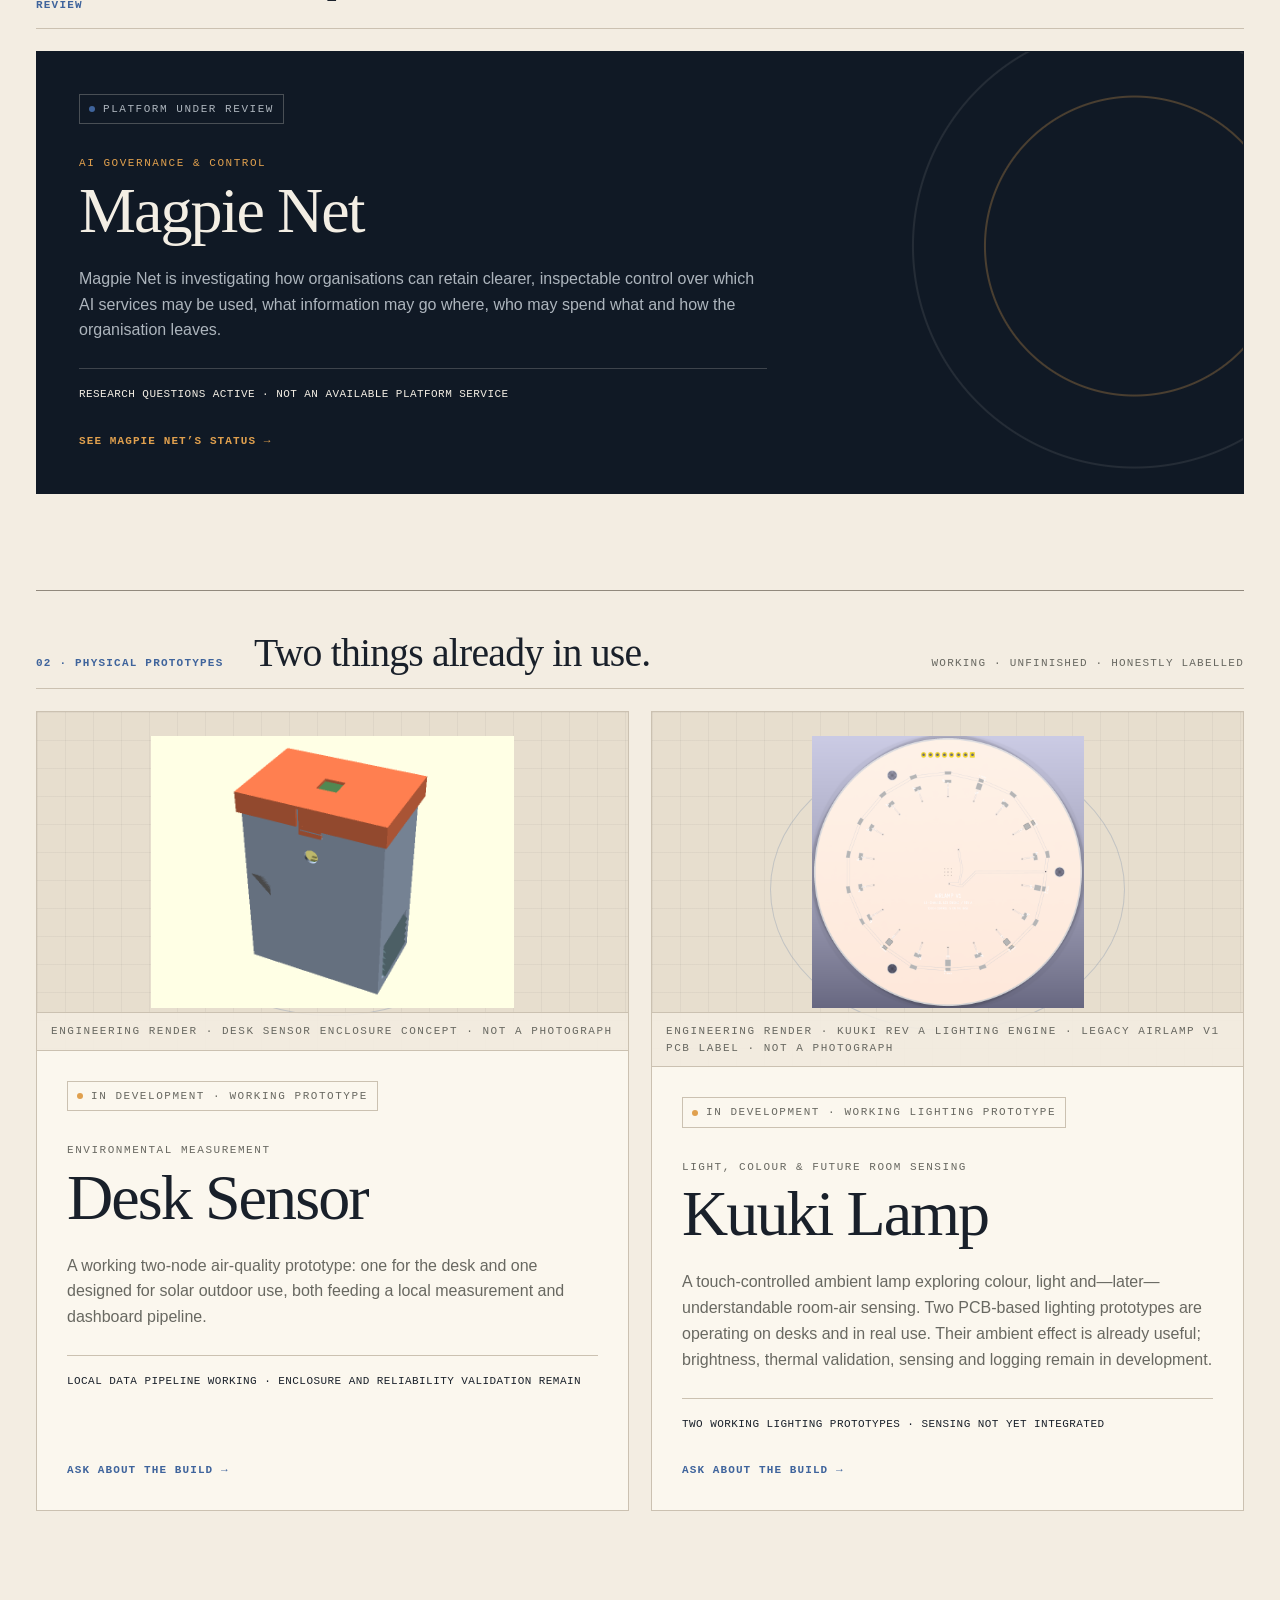
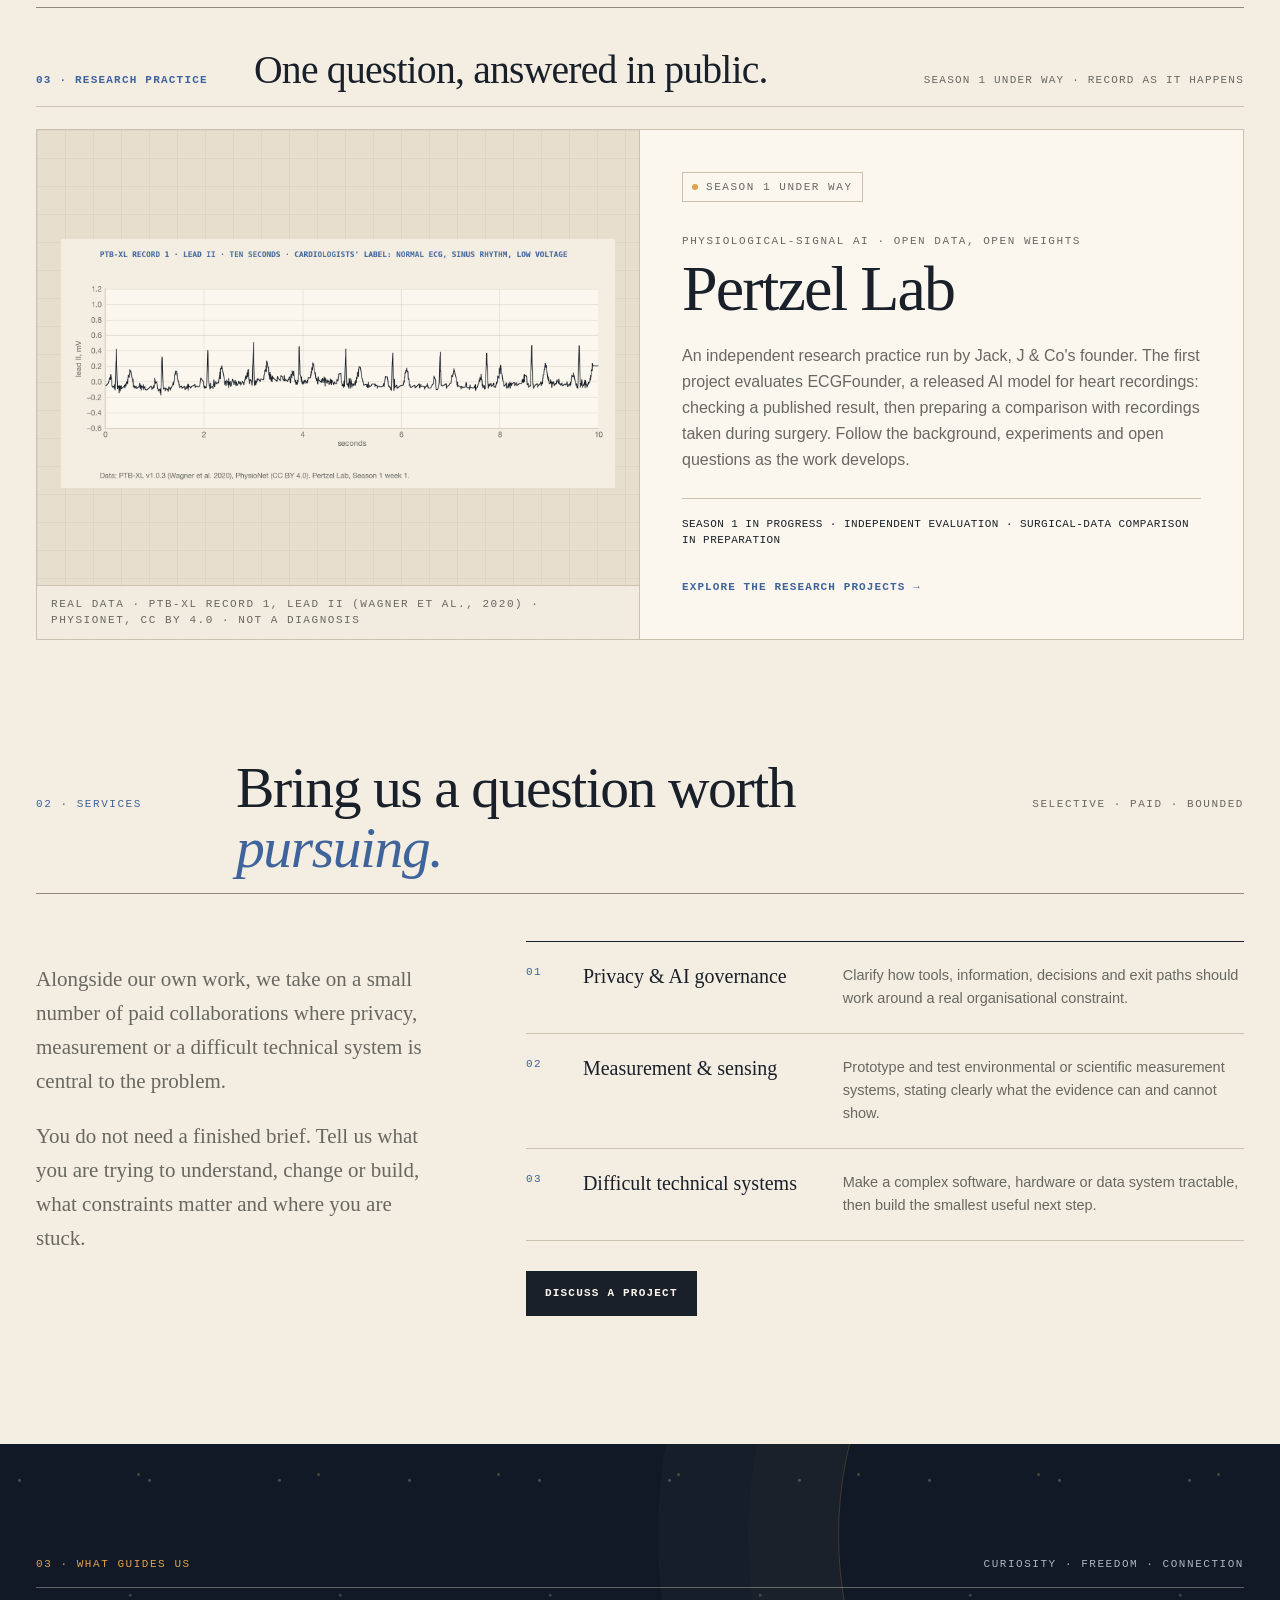
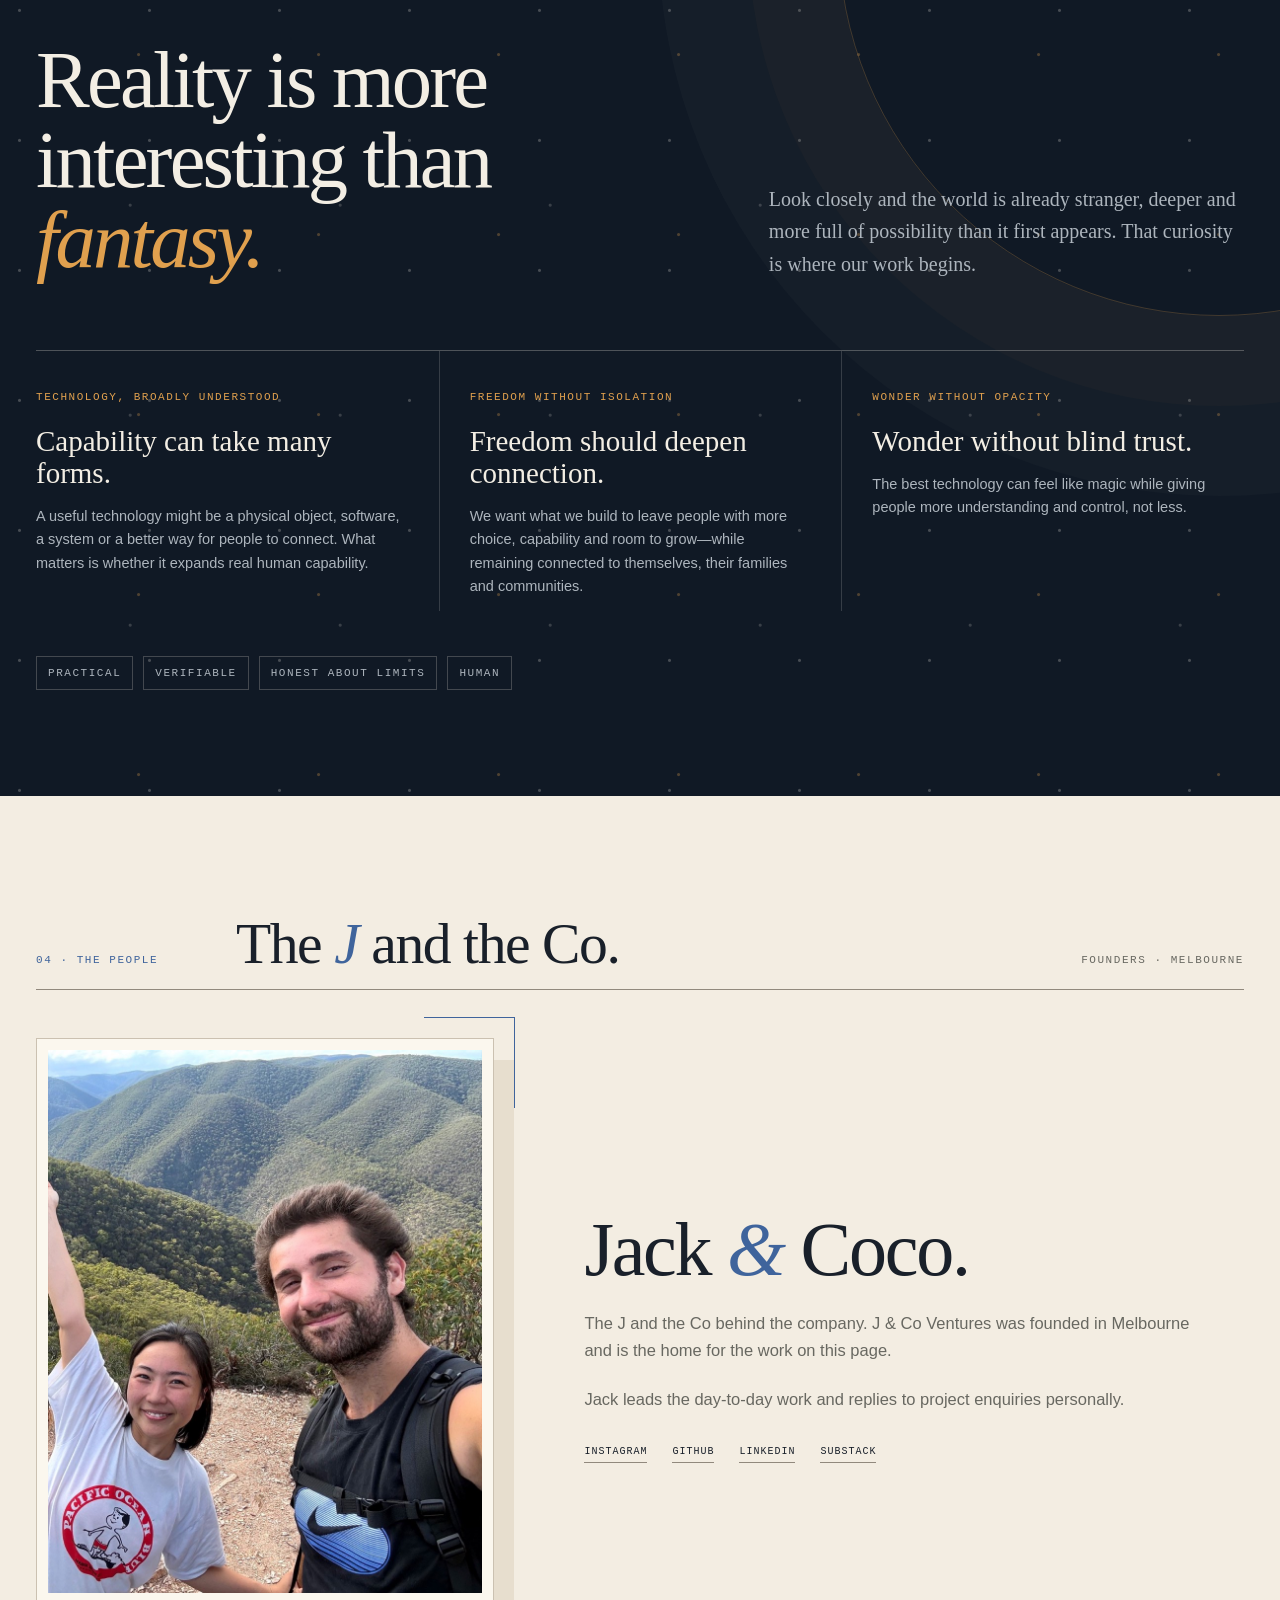
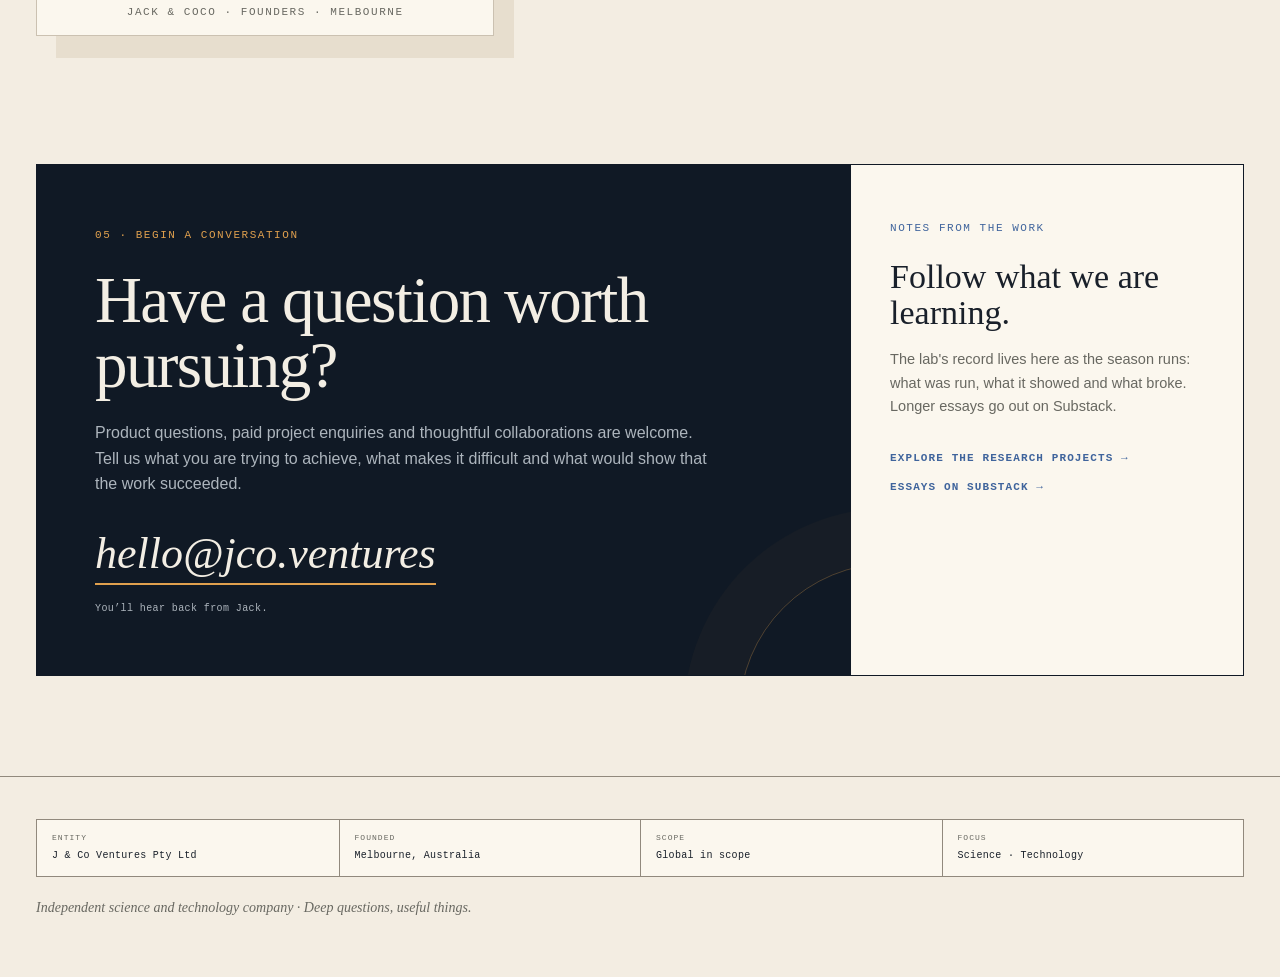
==== commit 89419aa8: "Publish the Week 4 lab post: the same model, tested on recordings from surgery Week 4 of Pertzel Lab" ====
--- a/index.html
+++ b/index.html
@@ -156,10 +156,10 @@
       <span class="micro">Real work · Honest status</span>
     </div>
 
-    <a class="lab-latest wrap" href="lab/season-1-week-3.html">
+    <a class="lab-latest wrap" href="lab/season-1-week-4.html">
       <span class="section-number">Latest from the lab</span>
-      <span class="lab-latest-title">Week 3: Preparing ECG data for testing the AI fairly.</span>
-      <span class="micro"><time datetime="2026-11-01">1 Nov 2026</time></span>
+      <span class="lab-latest-title">Week 4: The same model, tested on recordings from surgery.</span>
+      <span class="micro"><time datetime="2026-11-08">8 Nov 2026</time></span>
     </a>
 
     <section class="section wrap" id="work" aria-labelledby="work-heading">
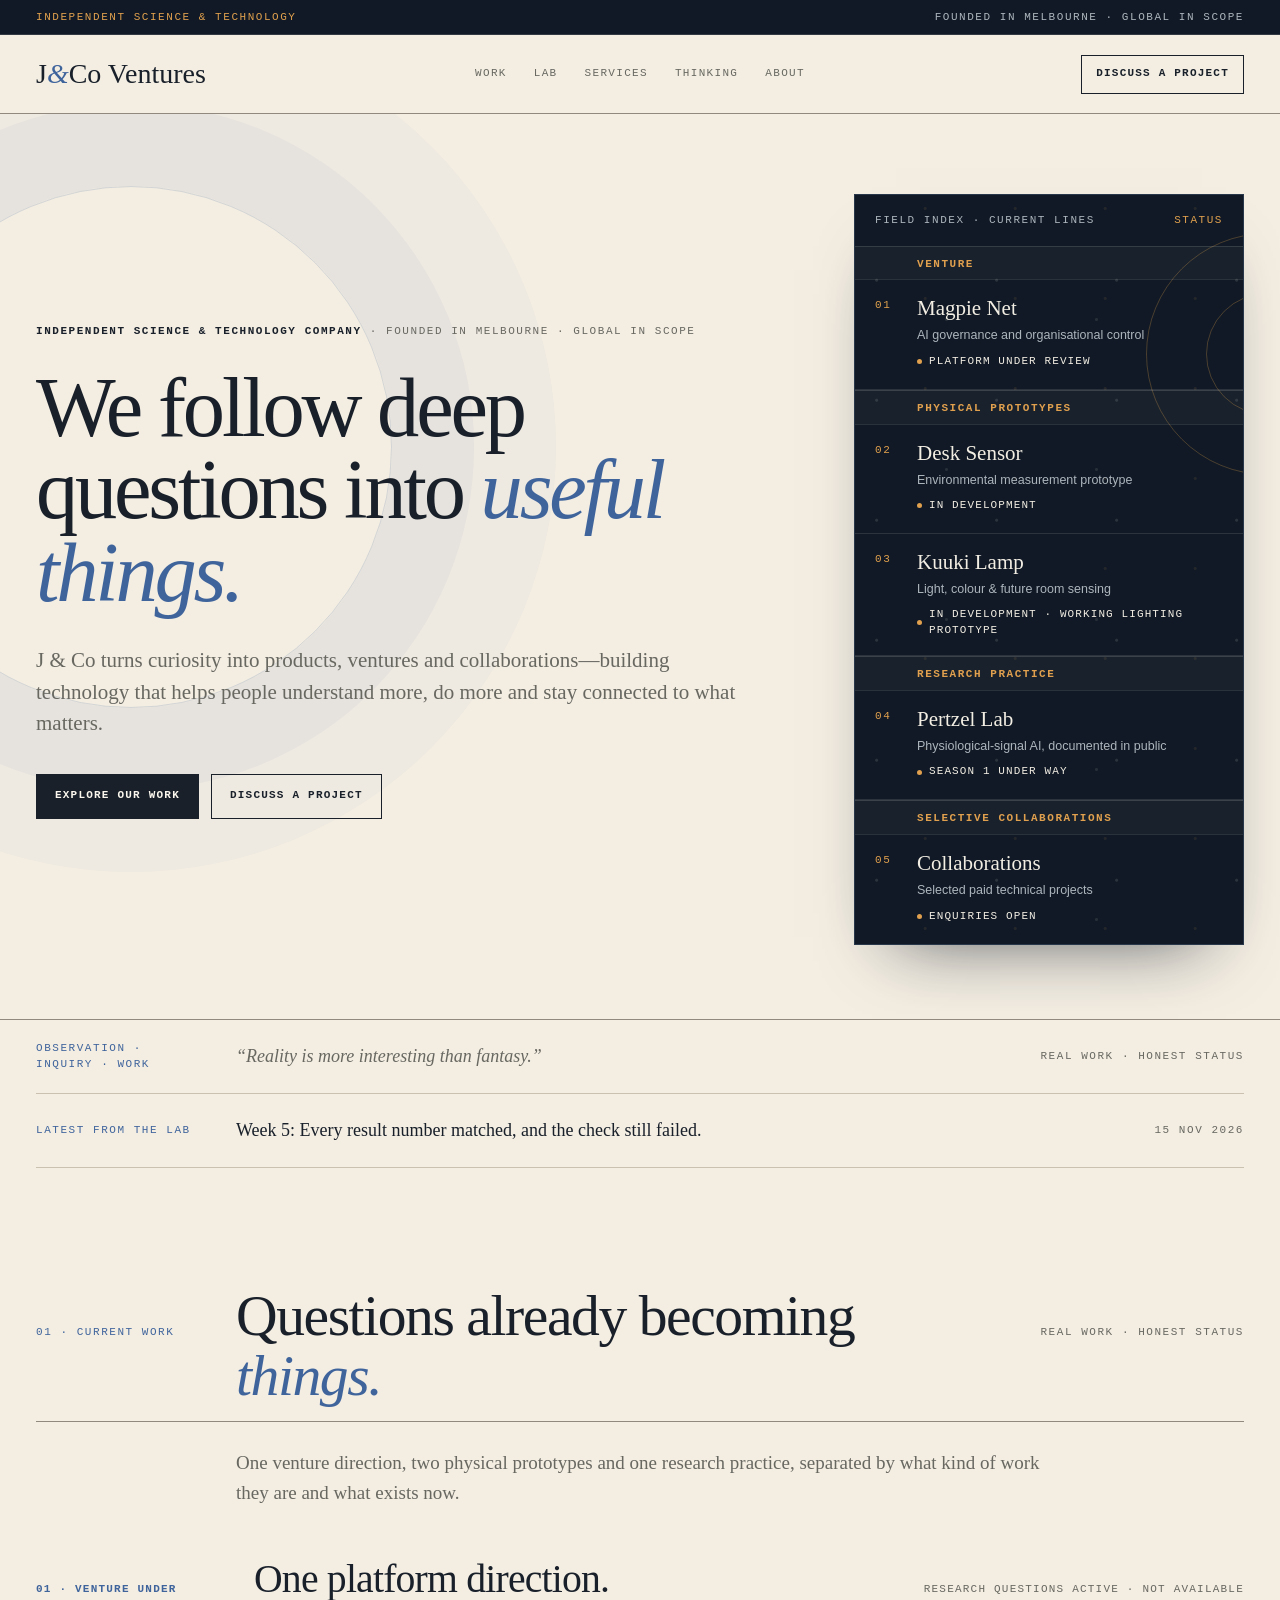
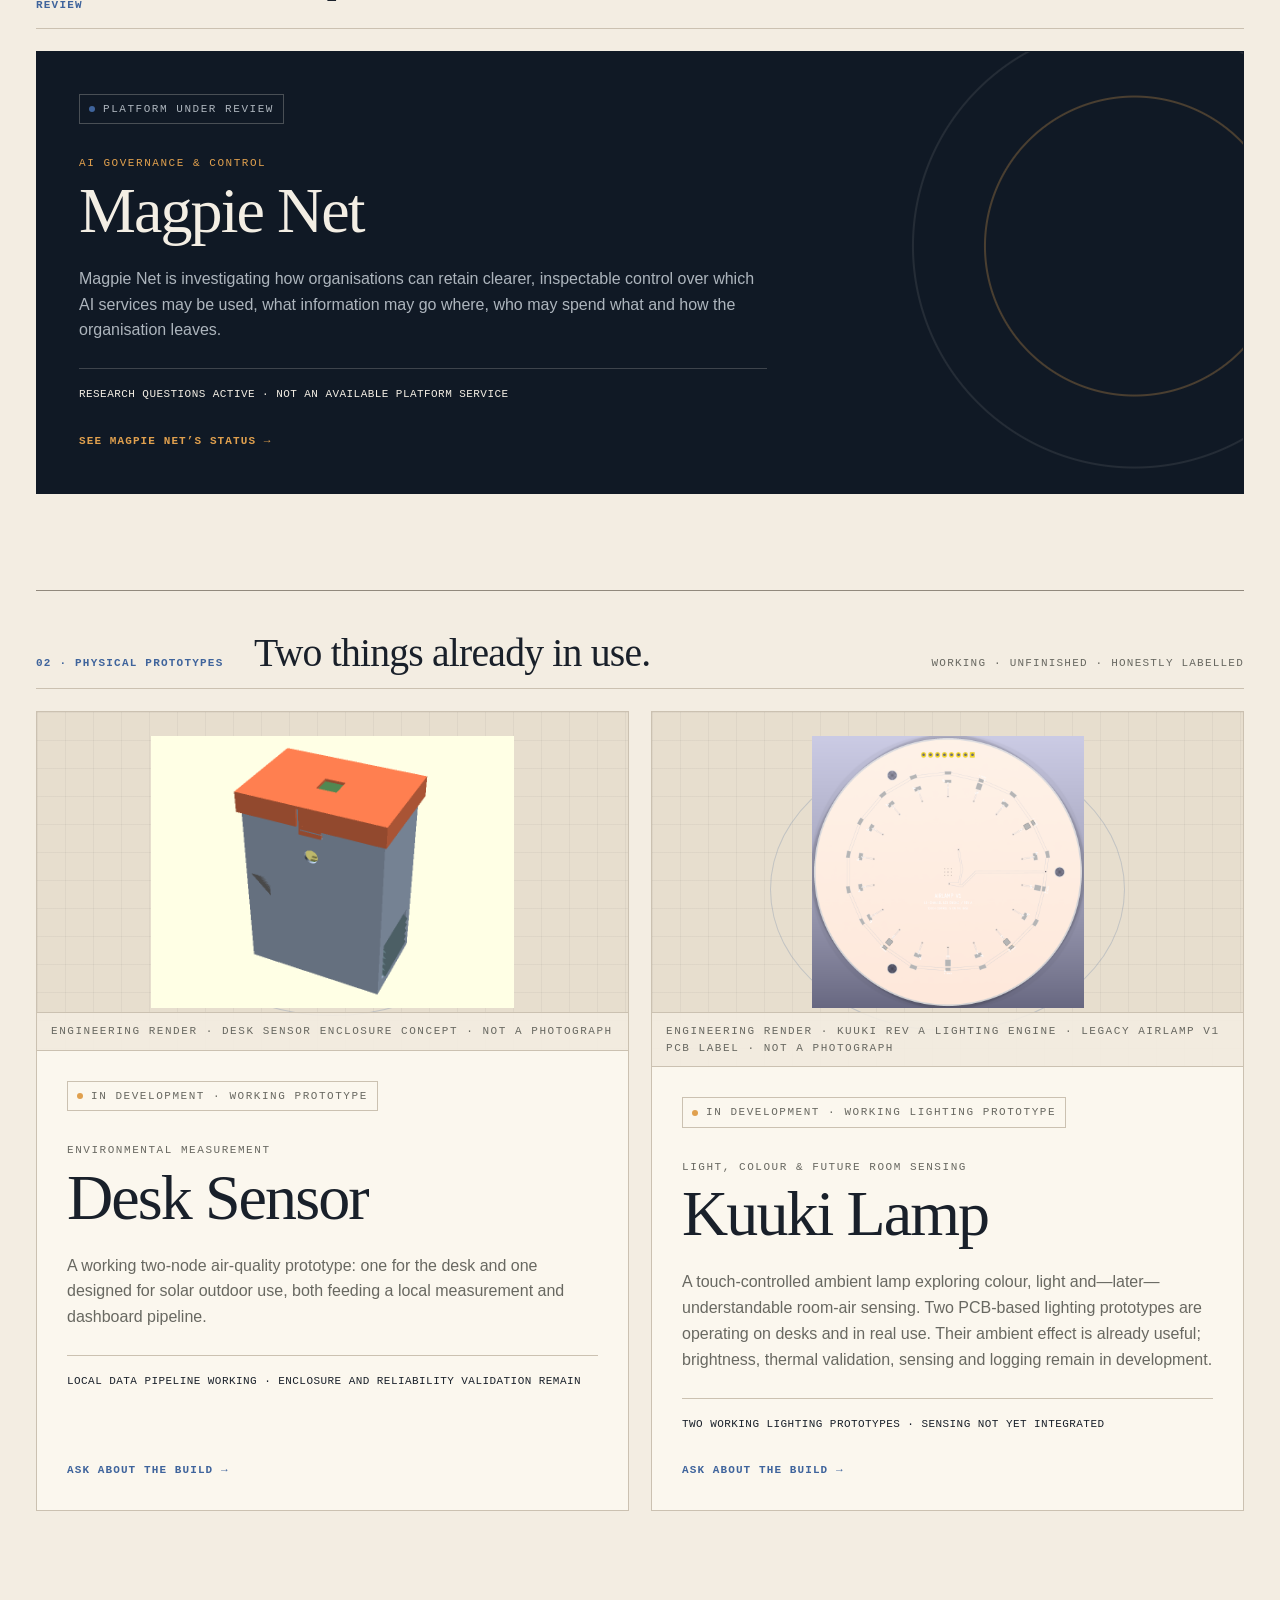
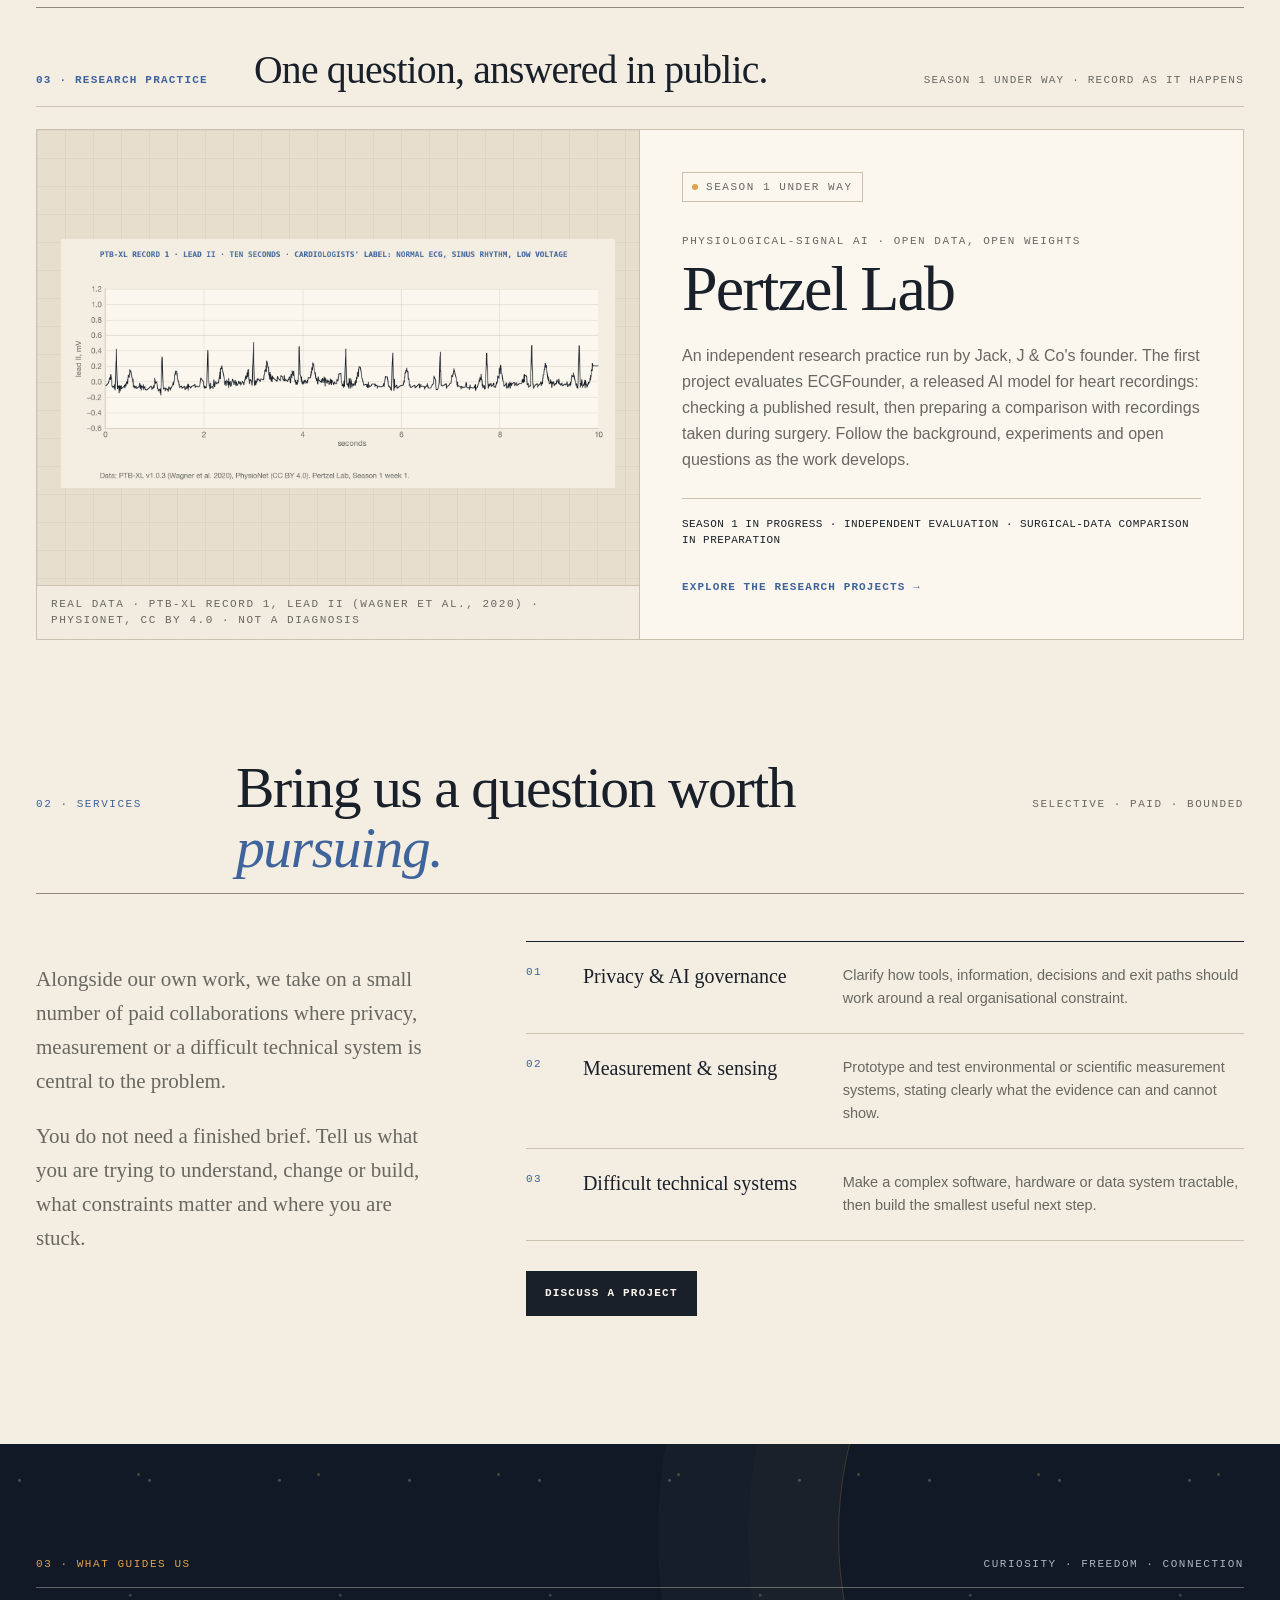
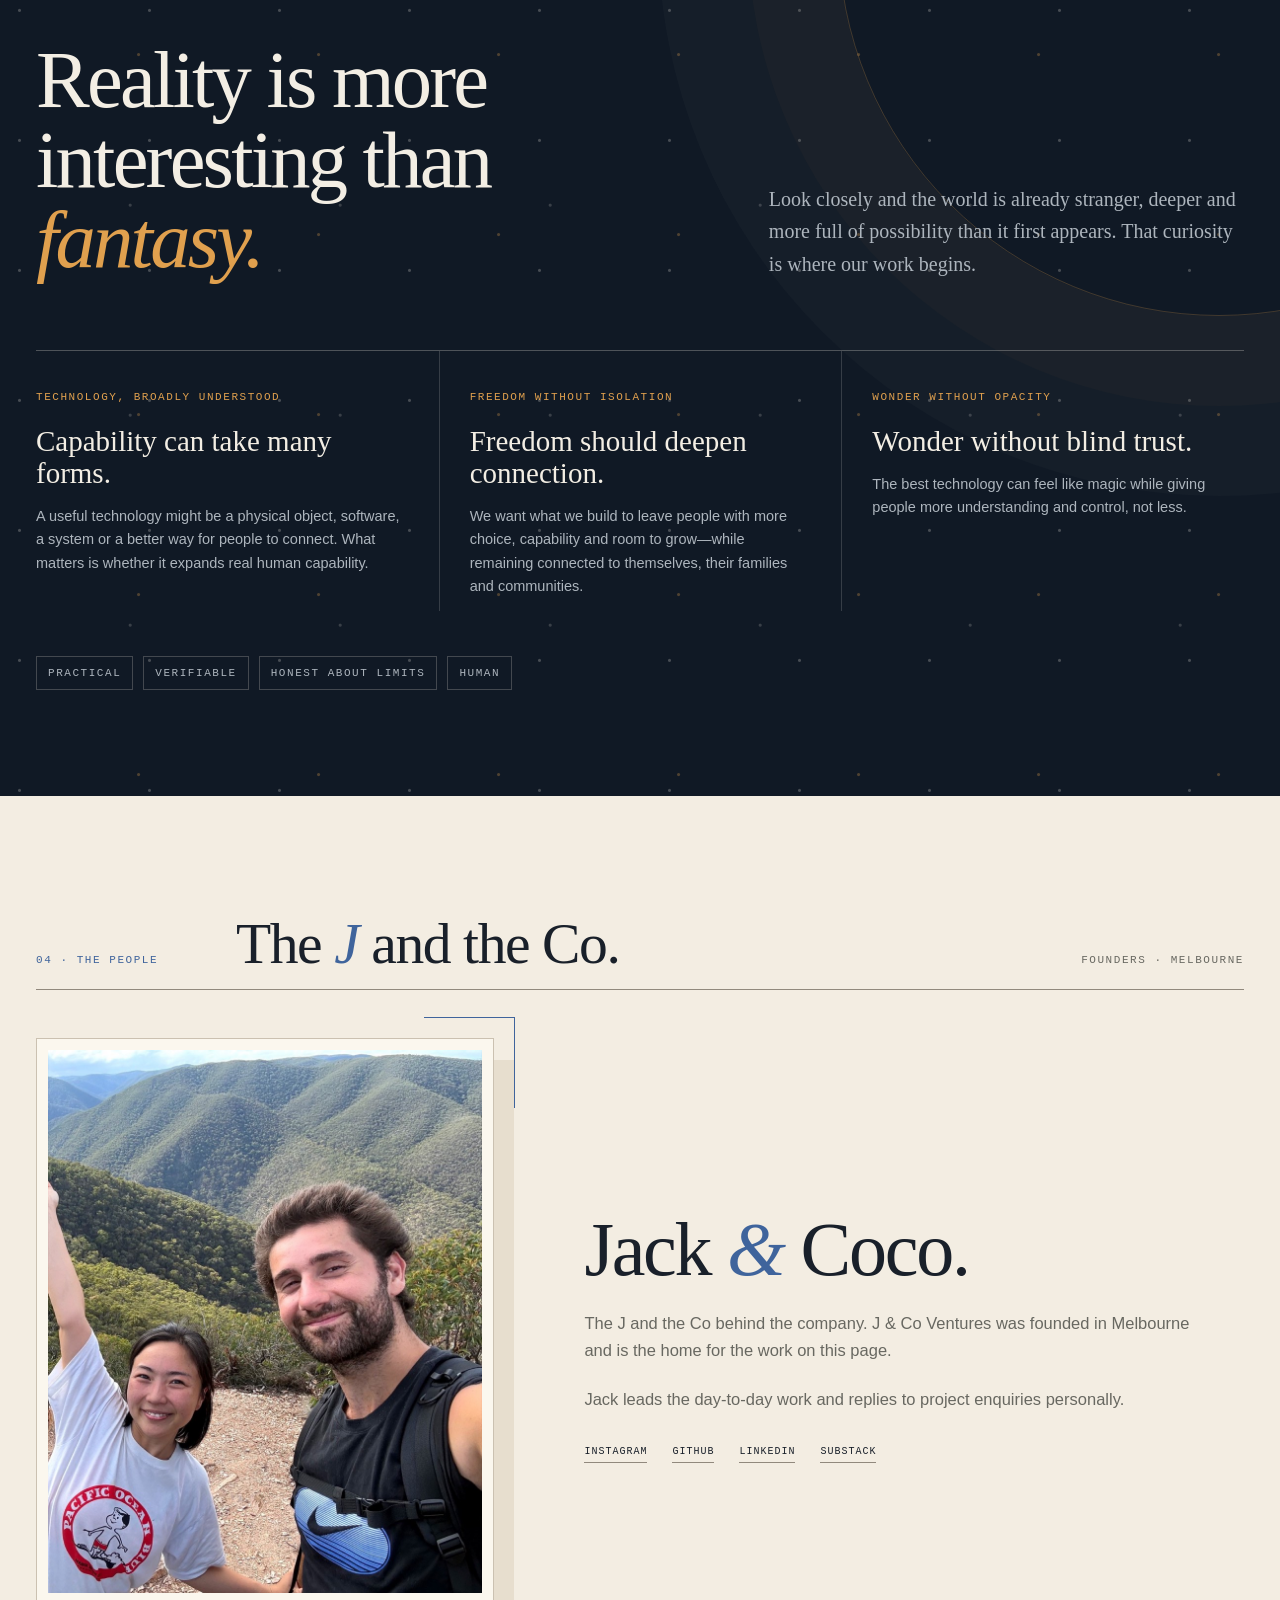
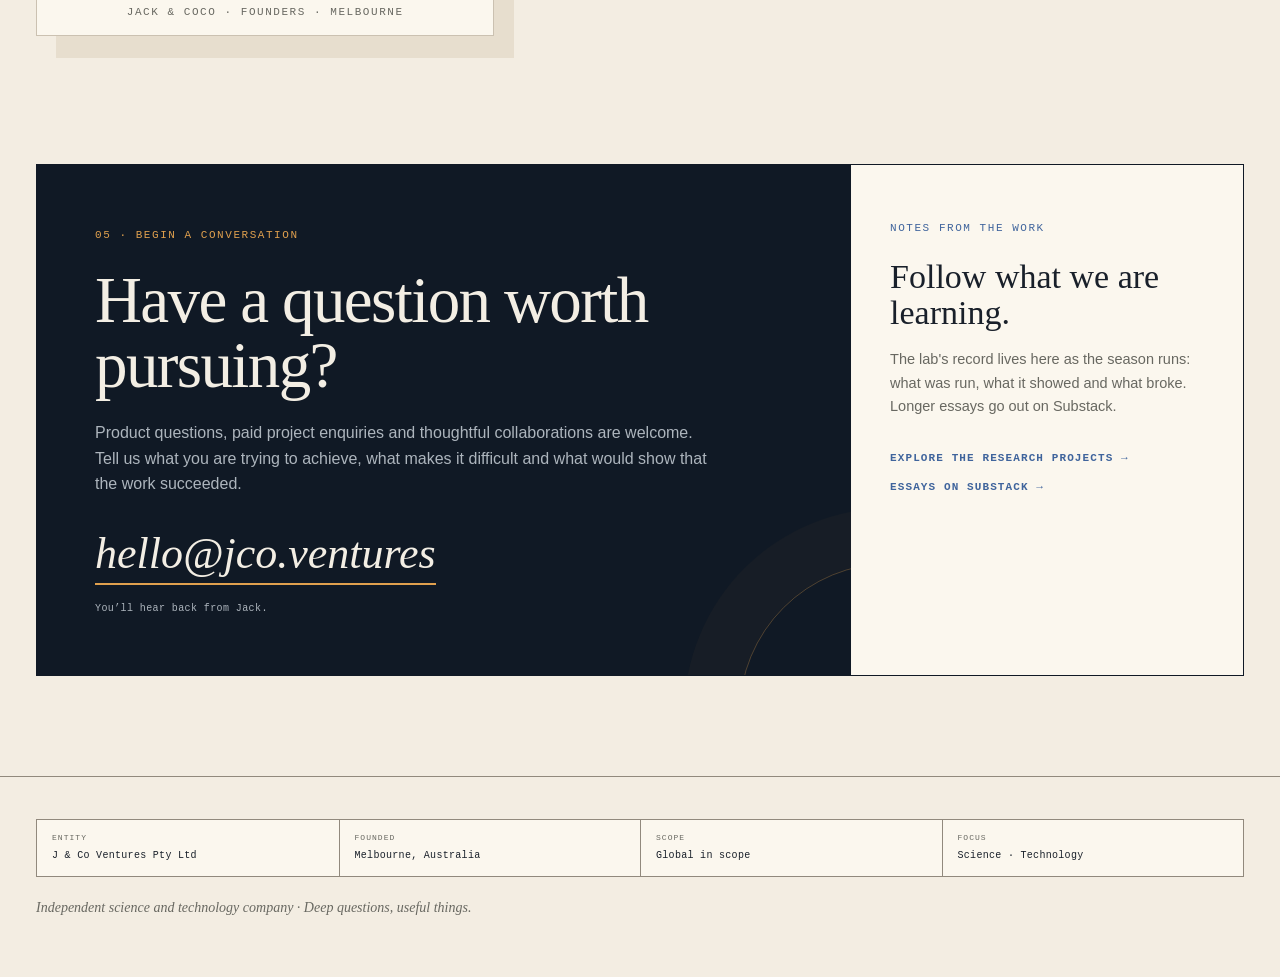
==== commit d66e3f98: "Publish the Week 5 lab post: every result number matched, and the check still failed Week 5 of Pertz" ====
--- a/index.html
+++ b/index.html
@@ -156,10 +156,10 @@
       <span class="micro">Real work · Honest status</span>
     </div>
 
-    <a class="lab-latest wrap" href="lab/season-1-week-4.html">
+    <a class="lab-latest wrap" href="lab/season-1-week-5.html">
       <span class="section-number">Latest from the lab</span>
-      <span class="lab-latest-title">Week 4: The same model, tested on recordings from surgery.</span>
-      <span class="micro"><time datetime="2026-11-08">8 Nov 2026</time></span>
+      <span class="lab-latest-title">Week 5: Every result number matched, and the check still failed.</span>
+      <span class="micro"><time datetime="2026-11-15">15 Nov 2026</time></span>
     </a>
 
     <section class="section wrap" id="work" aria-labelledby="work-heading">
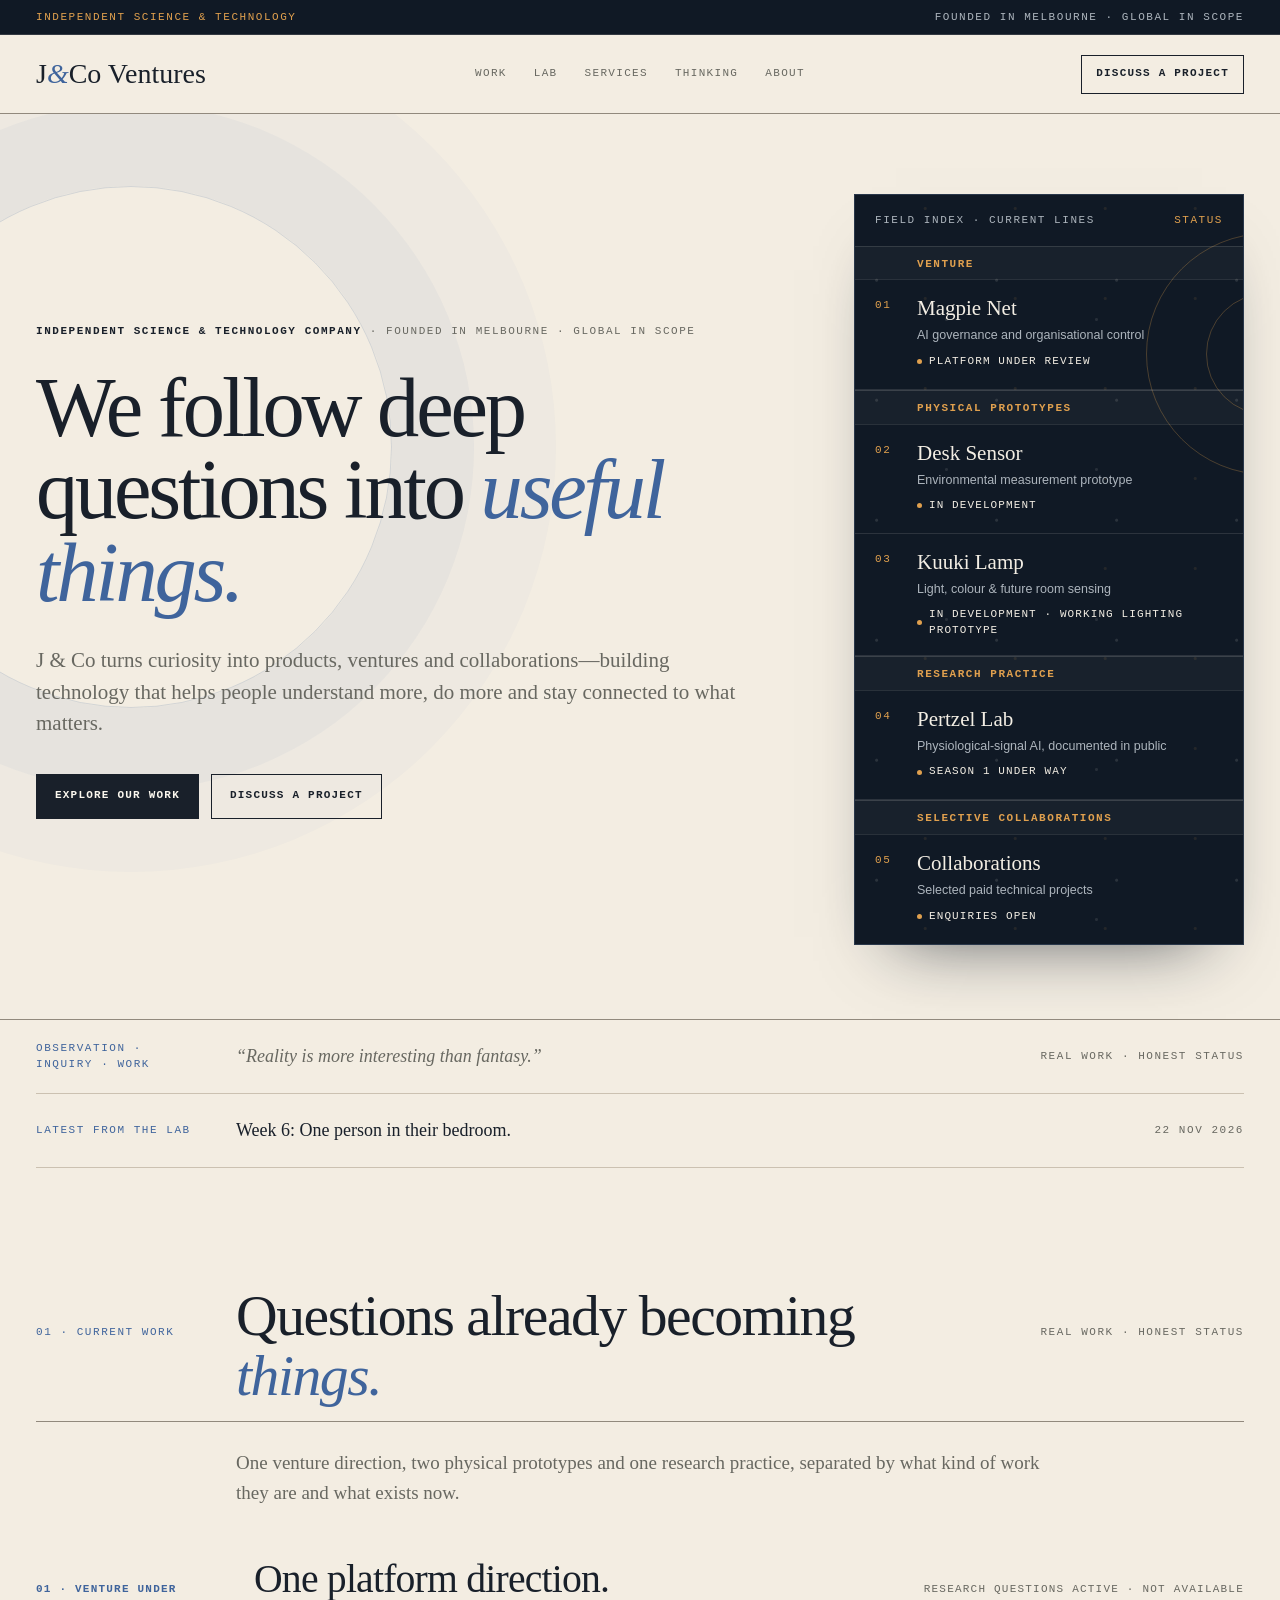
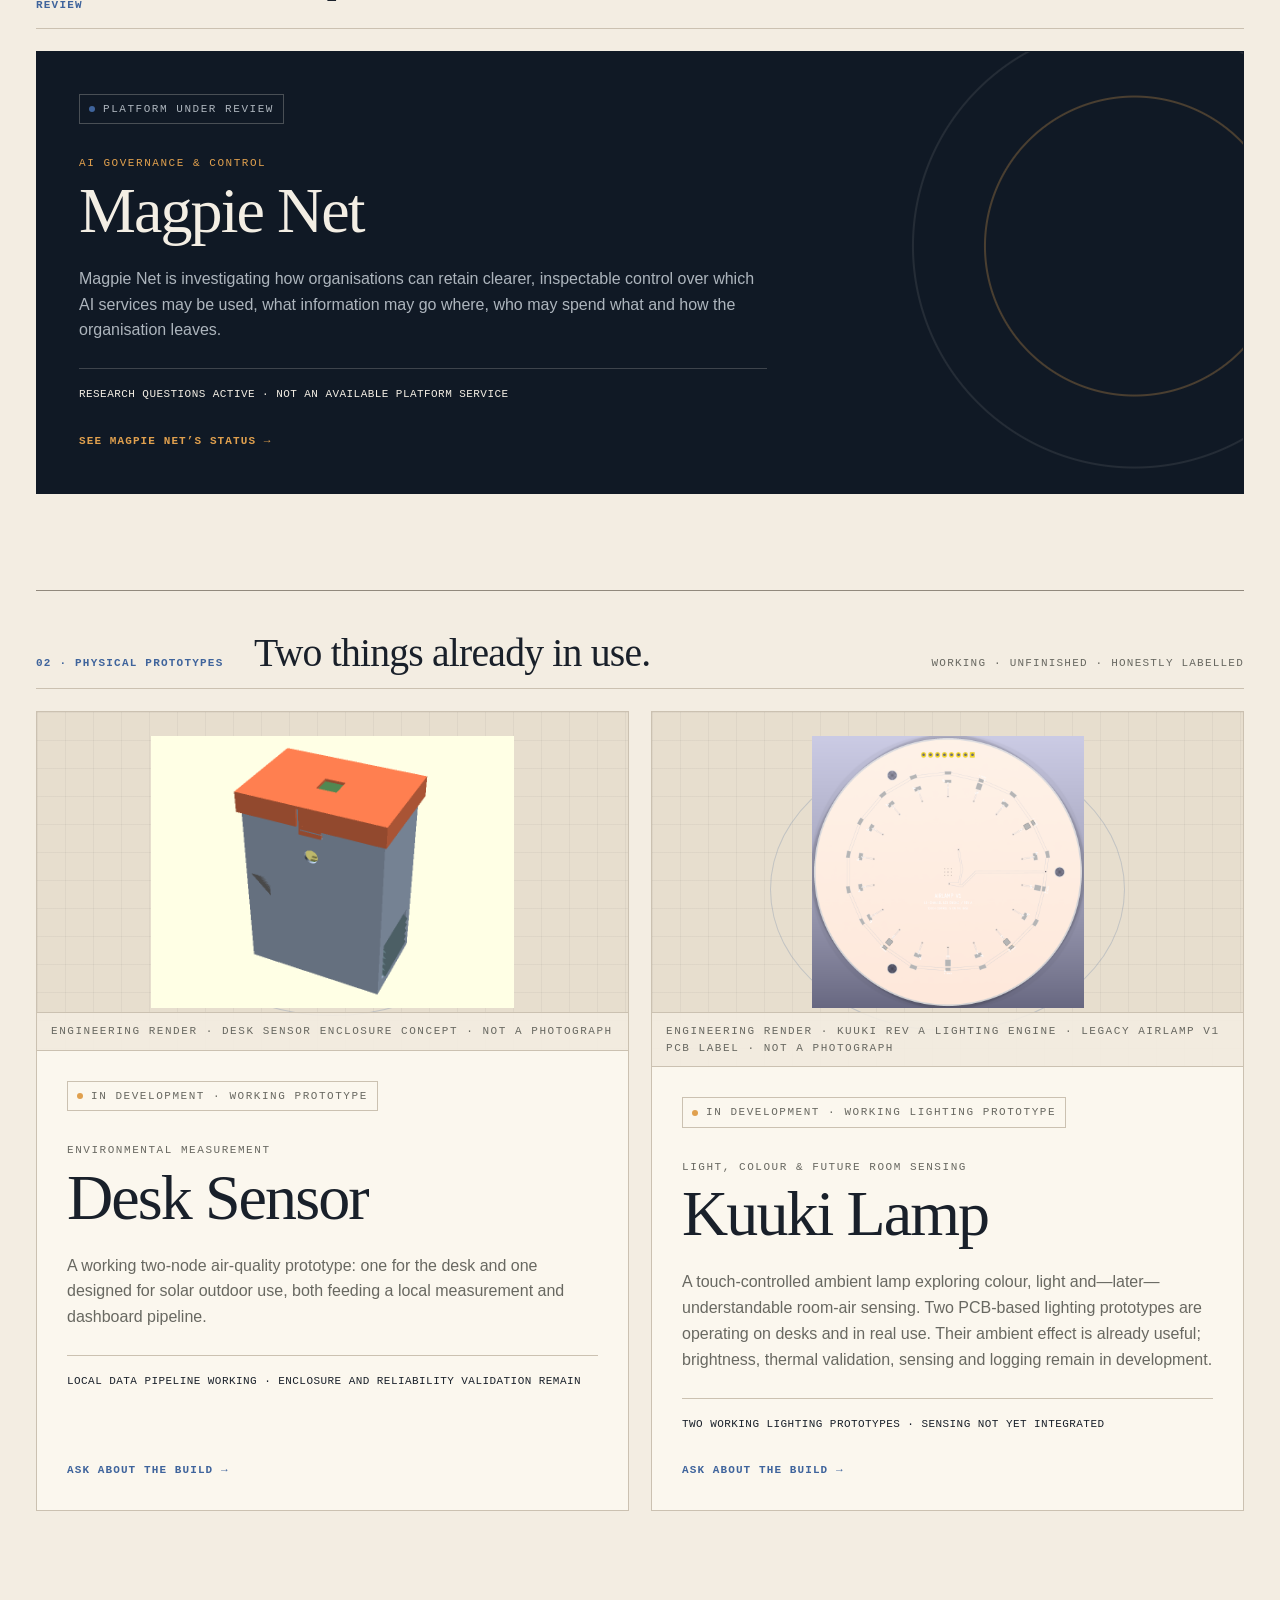
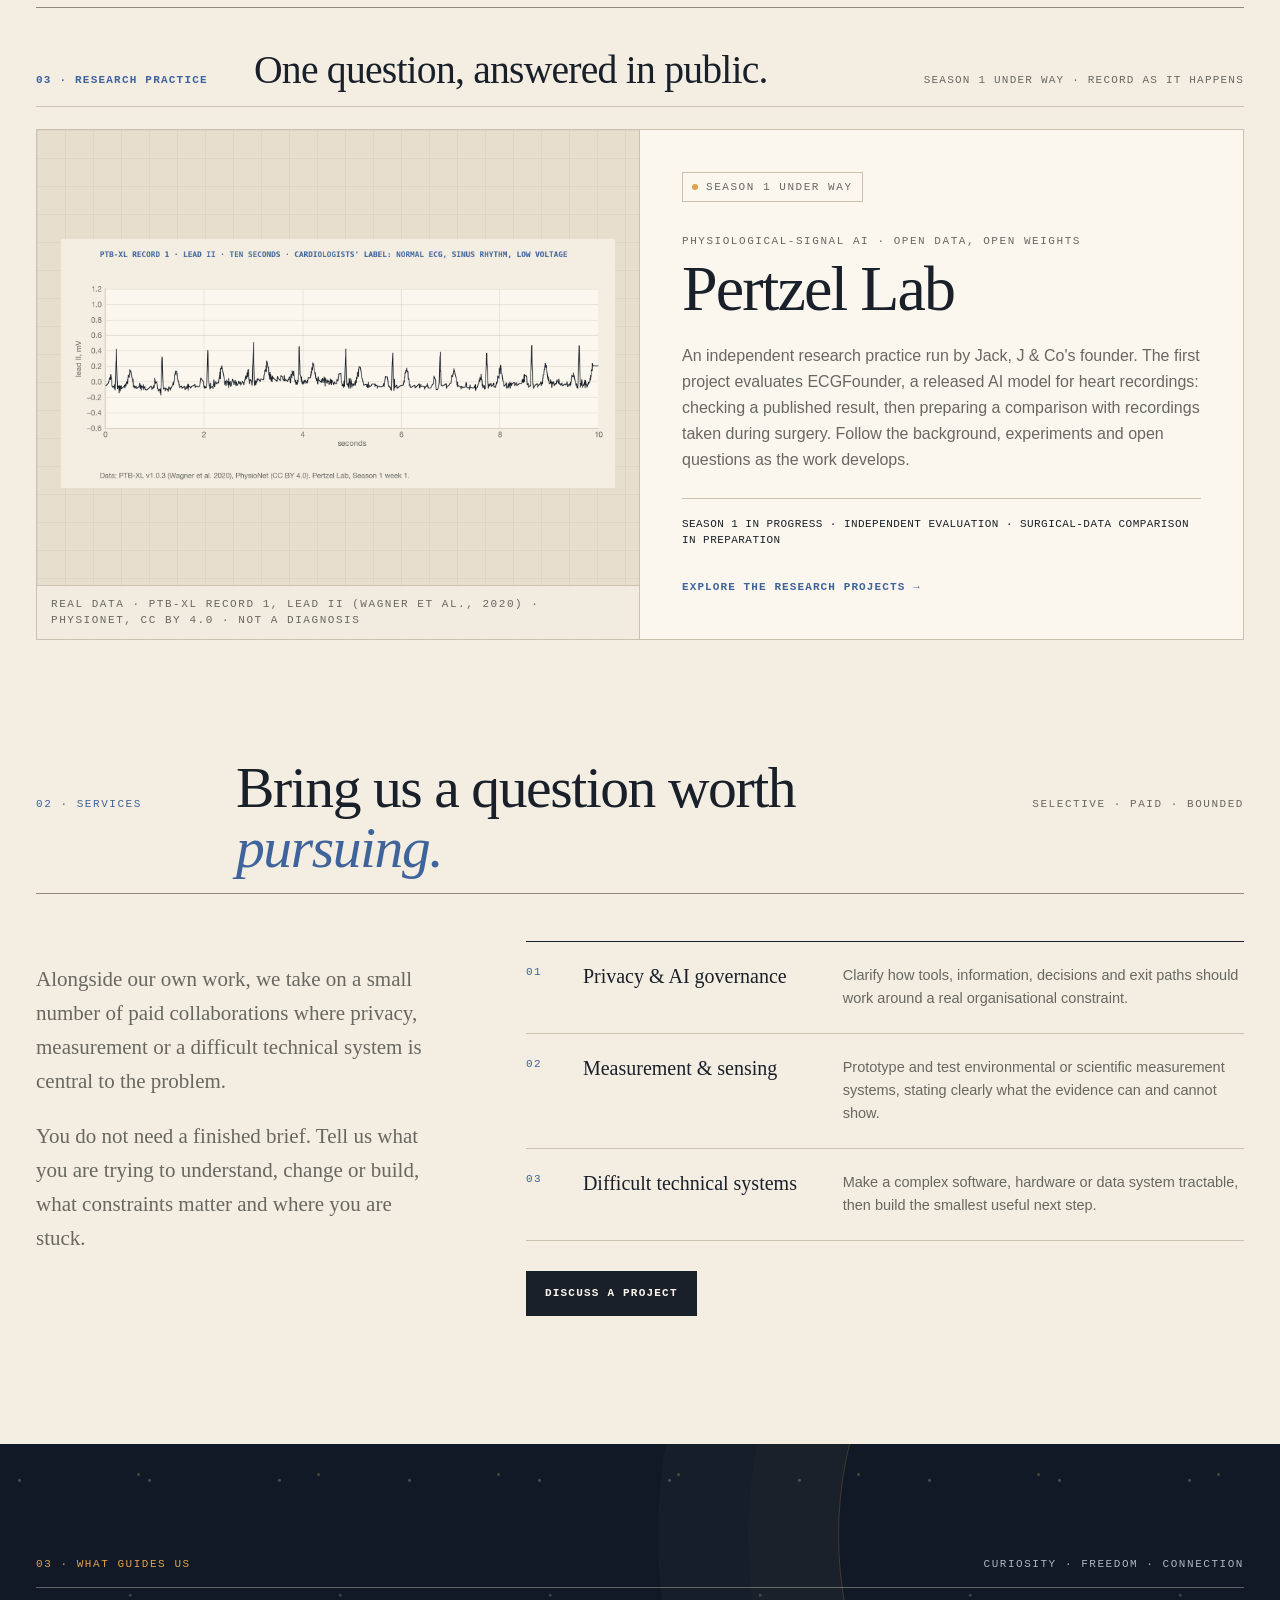
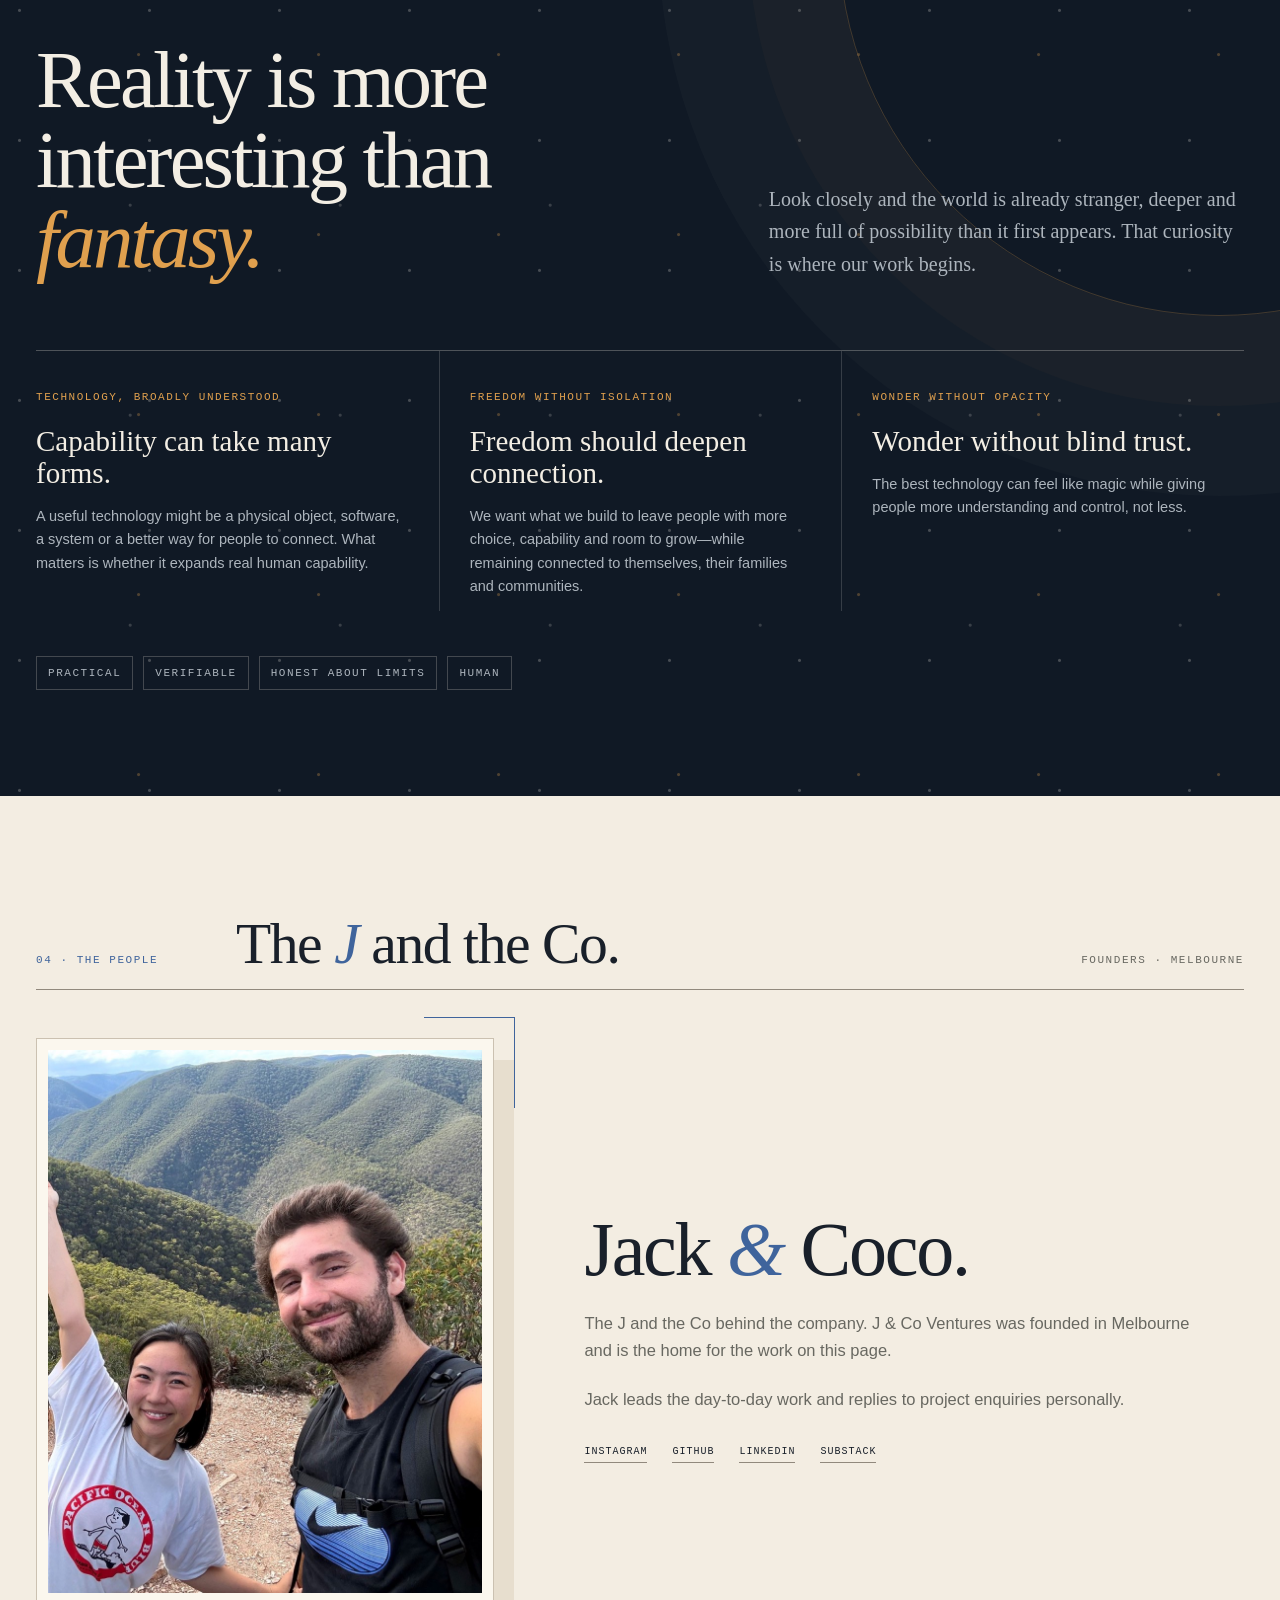
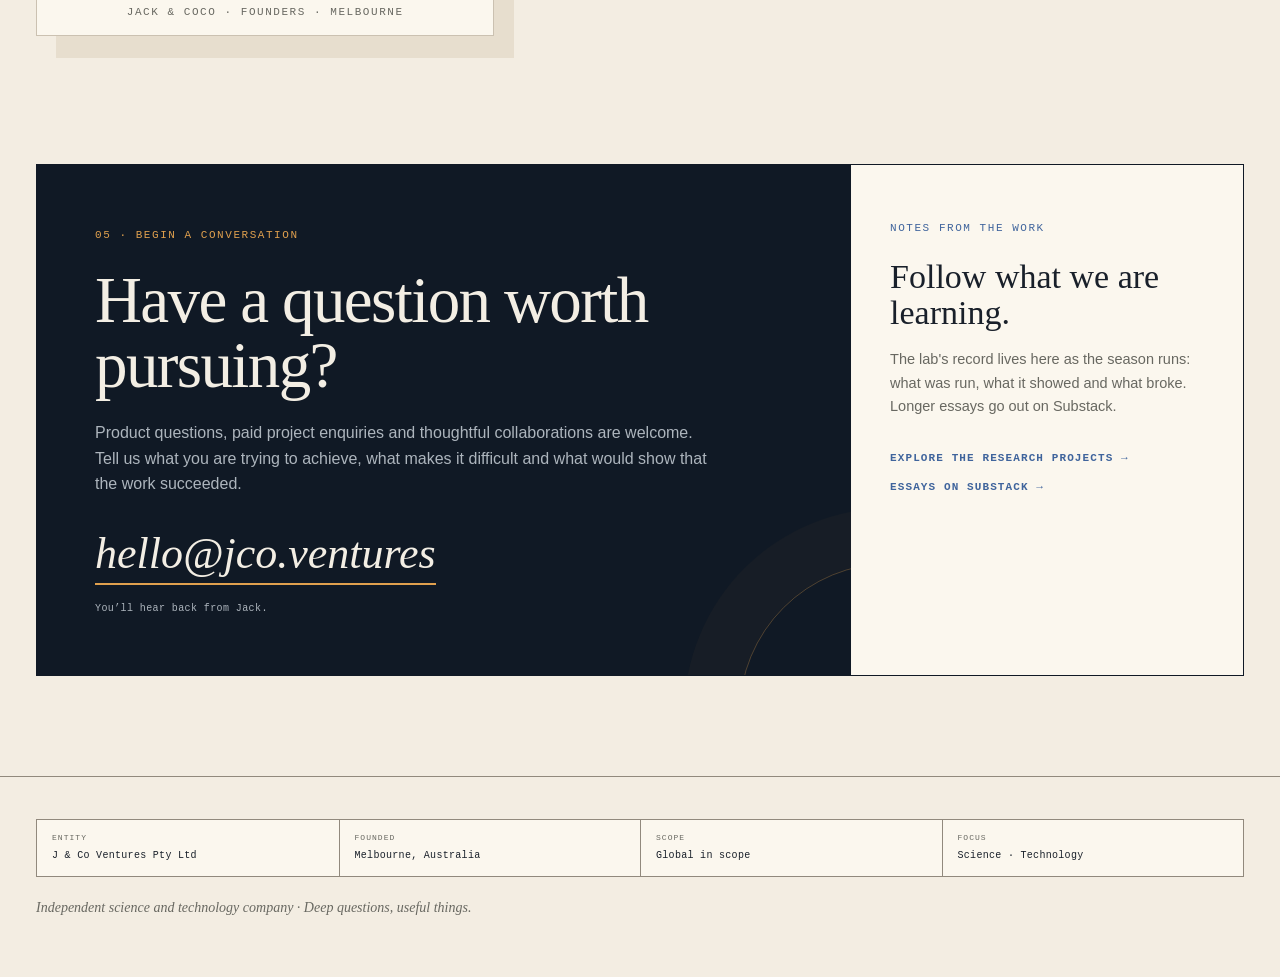
==== commit c862b0ad: "Publish the Week 6 lab article: One person in their bedroom The season write-up as lab/season-1-week" ====
--- a/index.html
+++ b/index.html
@@ -156,10 +156,10 @@
       <span class="micro">Real work · Honest status</span>
     </div>
 
-    <a class="lab-latest wrap" href="lab/season-1-week-5.html">
+    <a class="lab-latest wrap" href="lab/season-1-week-6.html">
       <span class="section-number">Latest from the lab</span>
-      <span class="lab-latest-title">Week 5: Every result number matched, and the check still failed.</span>
-      <span class="micro"><time datetime="2026-11-15">15 Nov 2026</time></span>
+      <span class="lab-latest-title">Week 6: One person in their bedroom.</span>
+      <span class="micro"><time datetime="2026-11-22">22 Nov 2026</time></span>
     </a>
 
     <section class="section wrap" id="work" aria-labelledby="work-heading">
